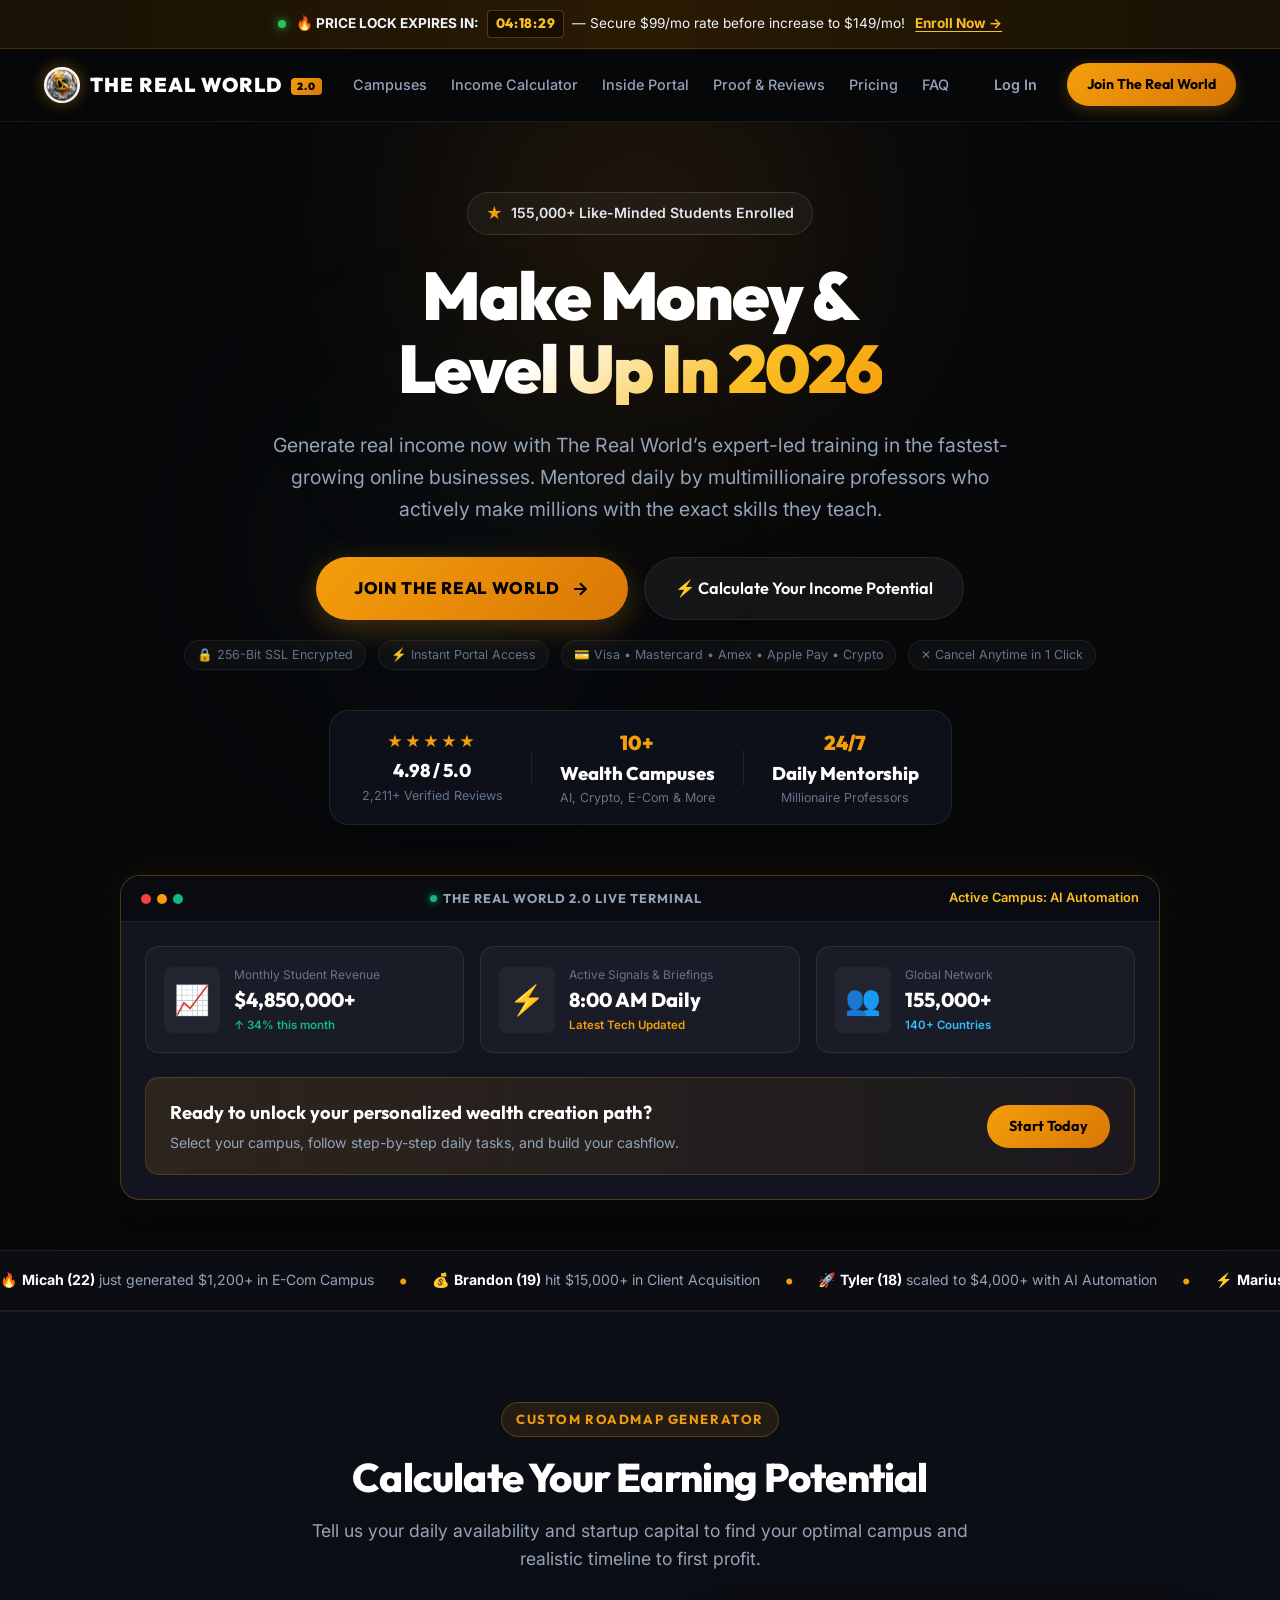
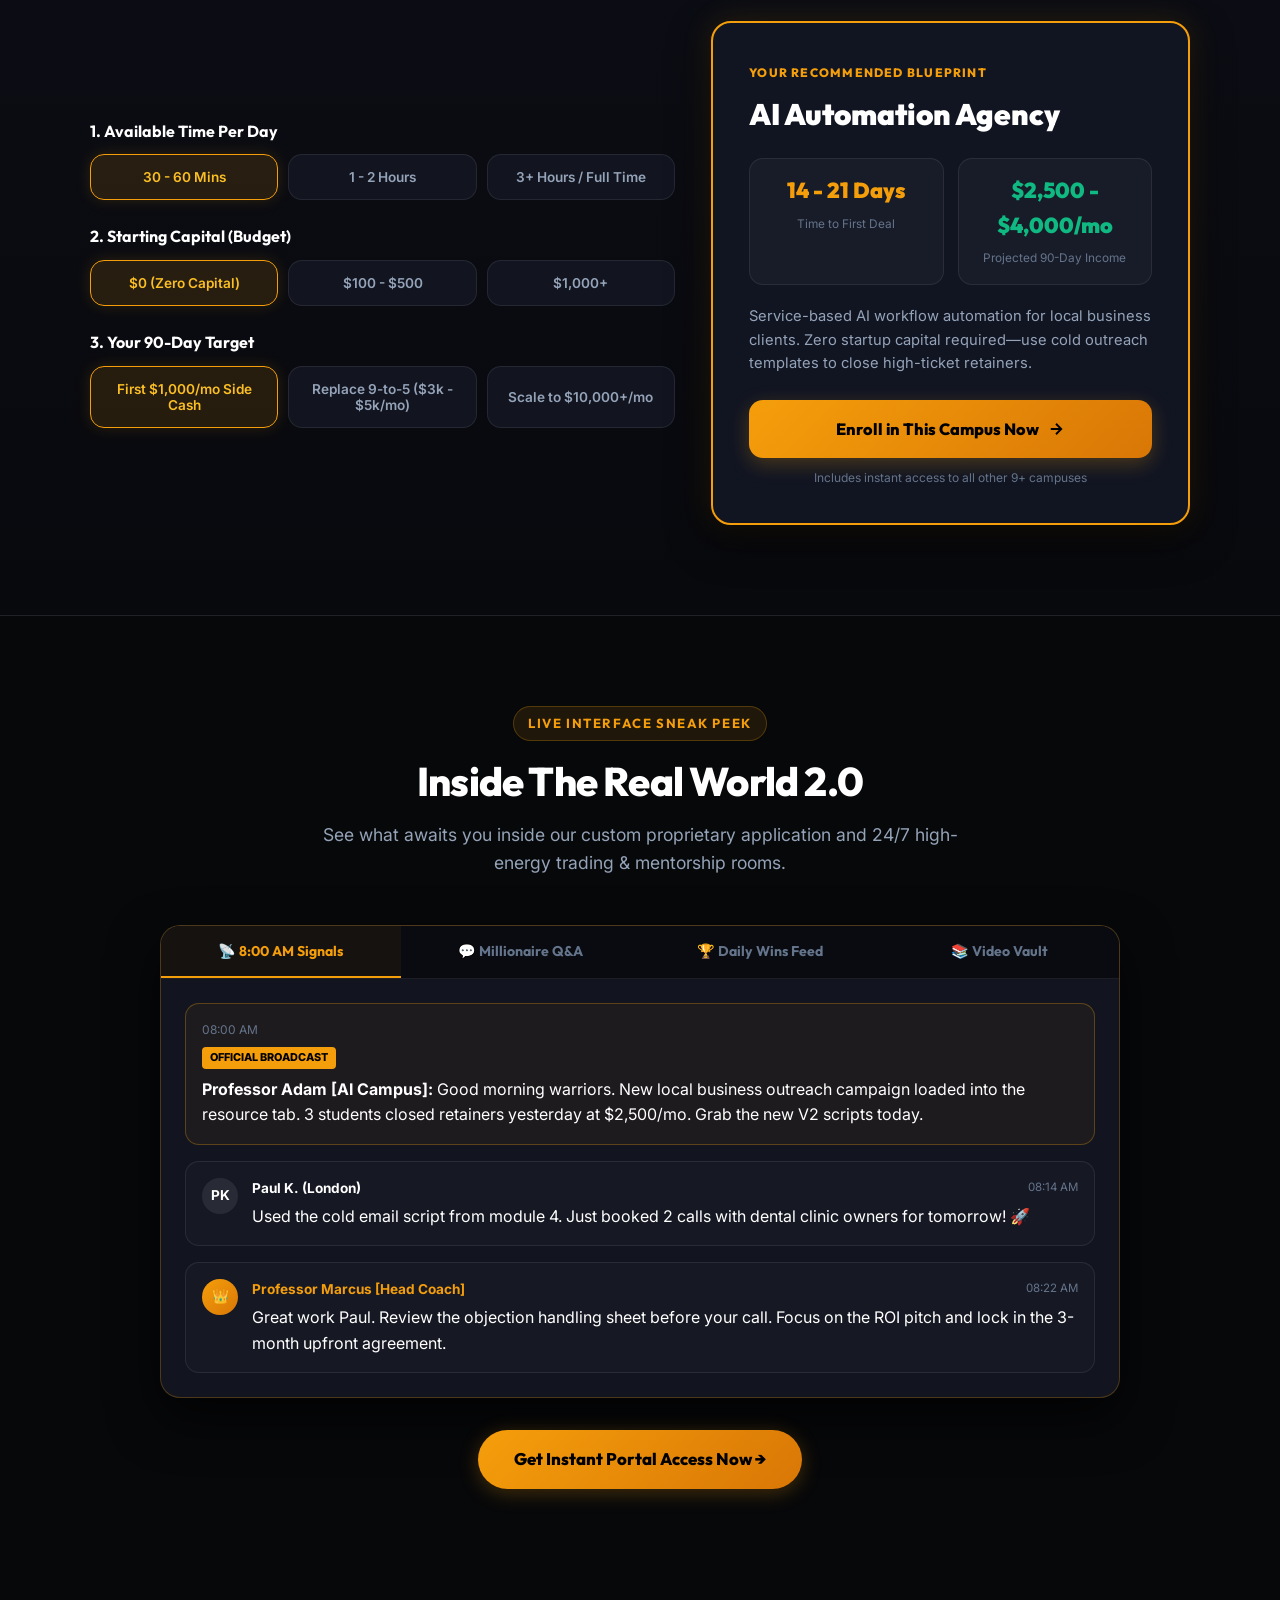
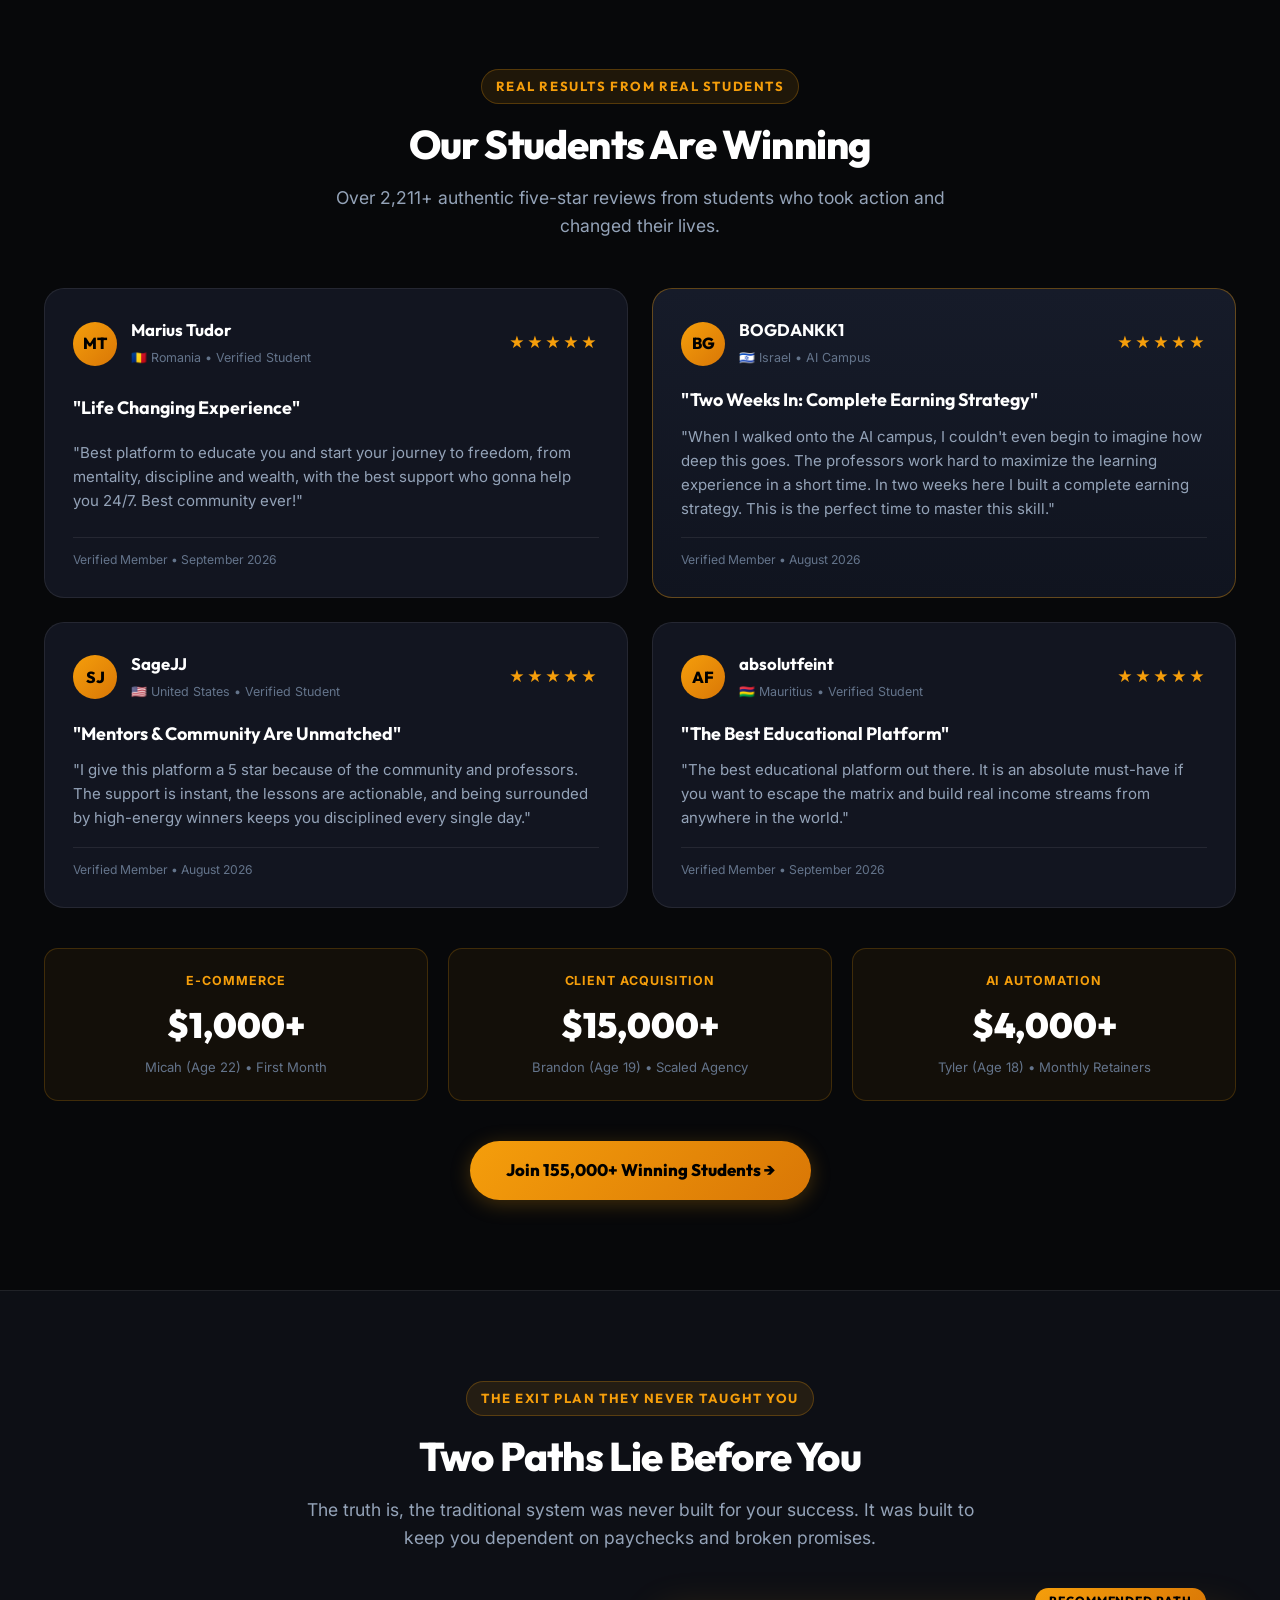
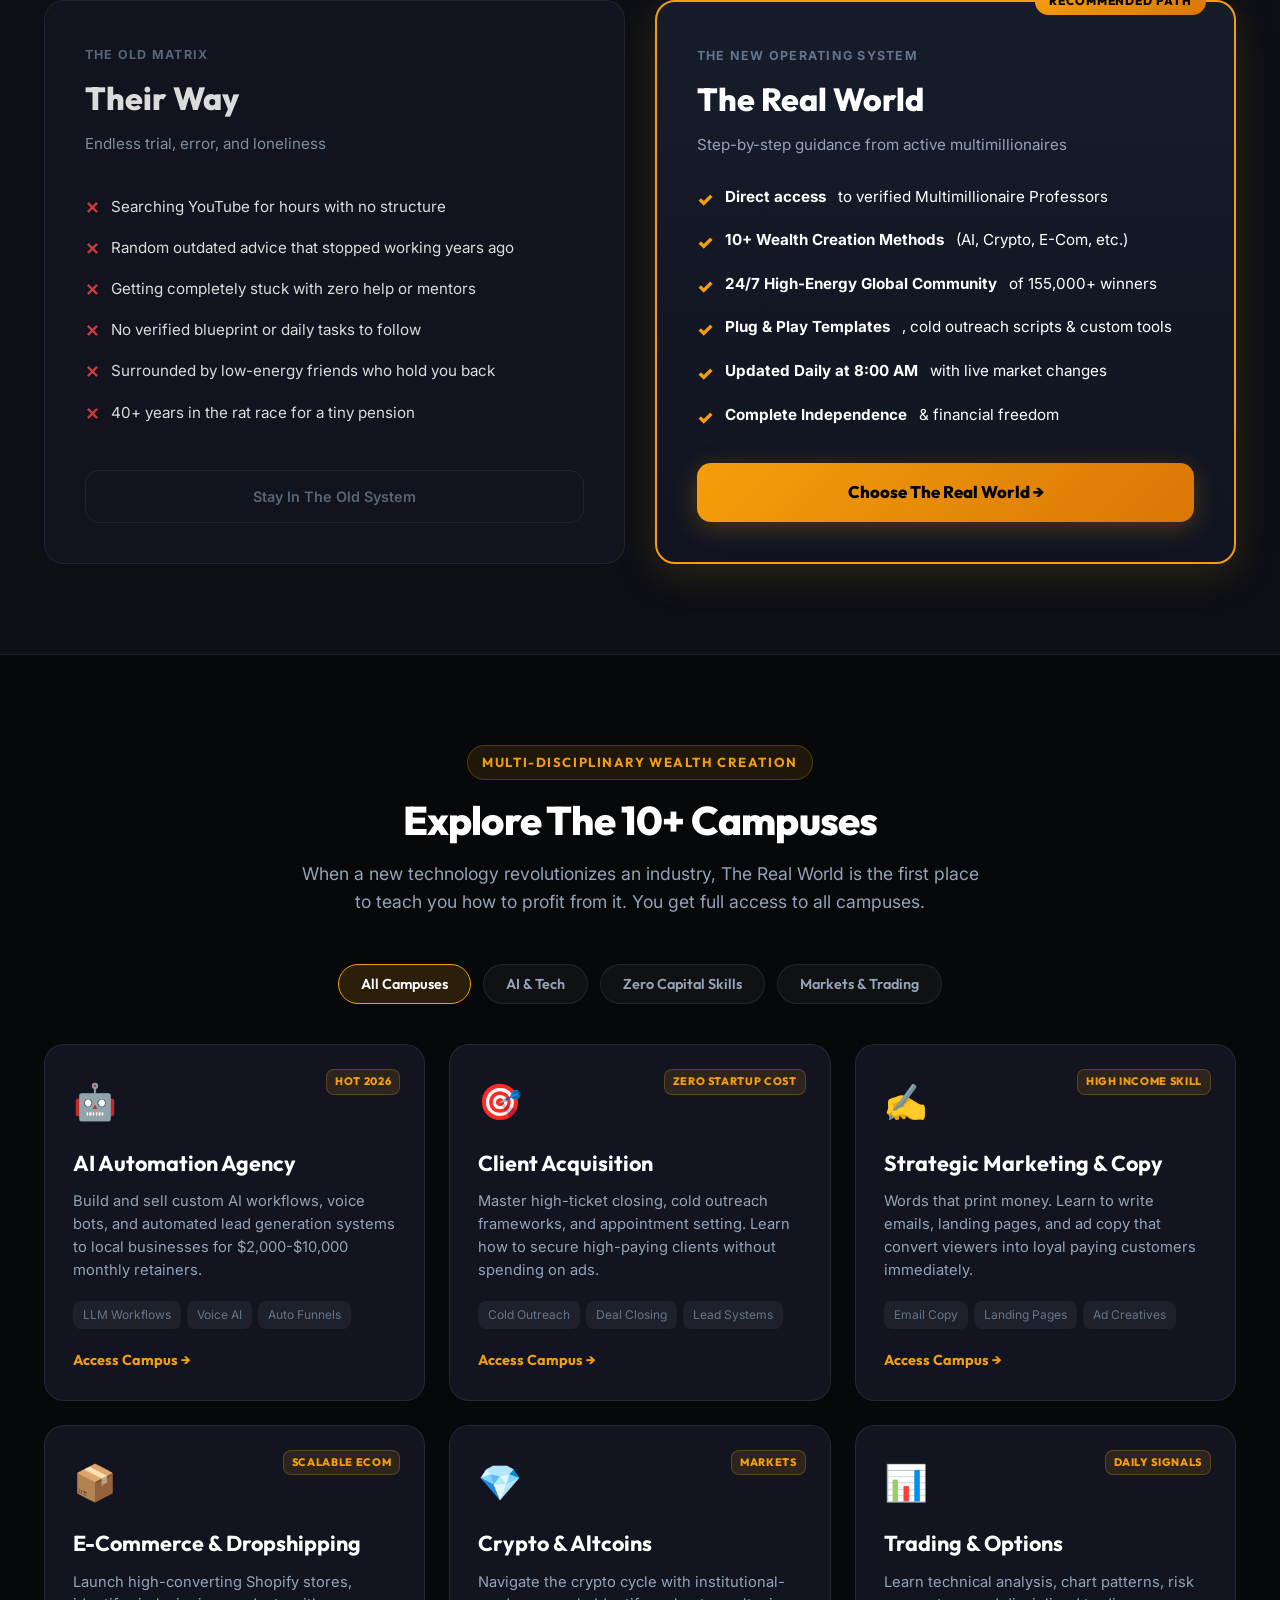
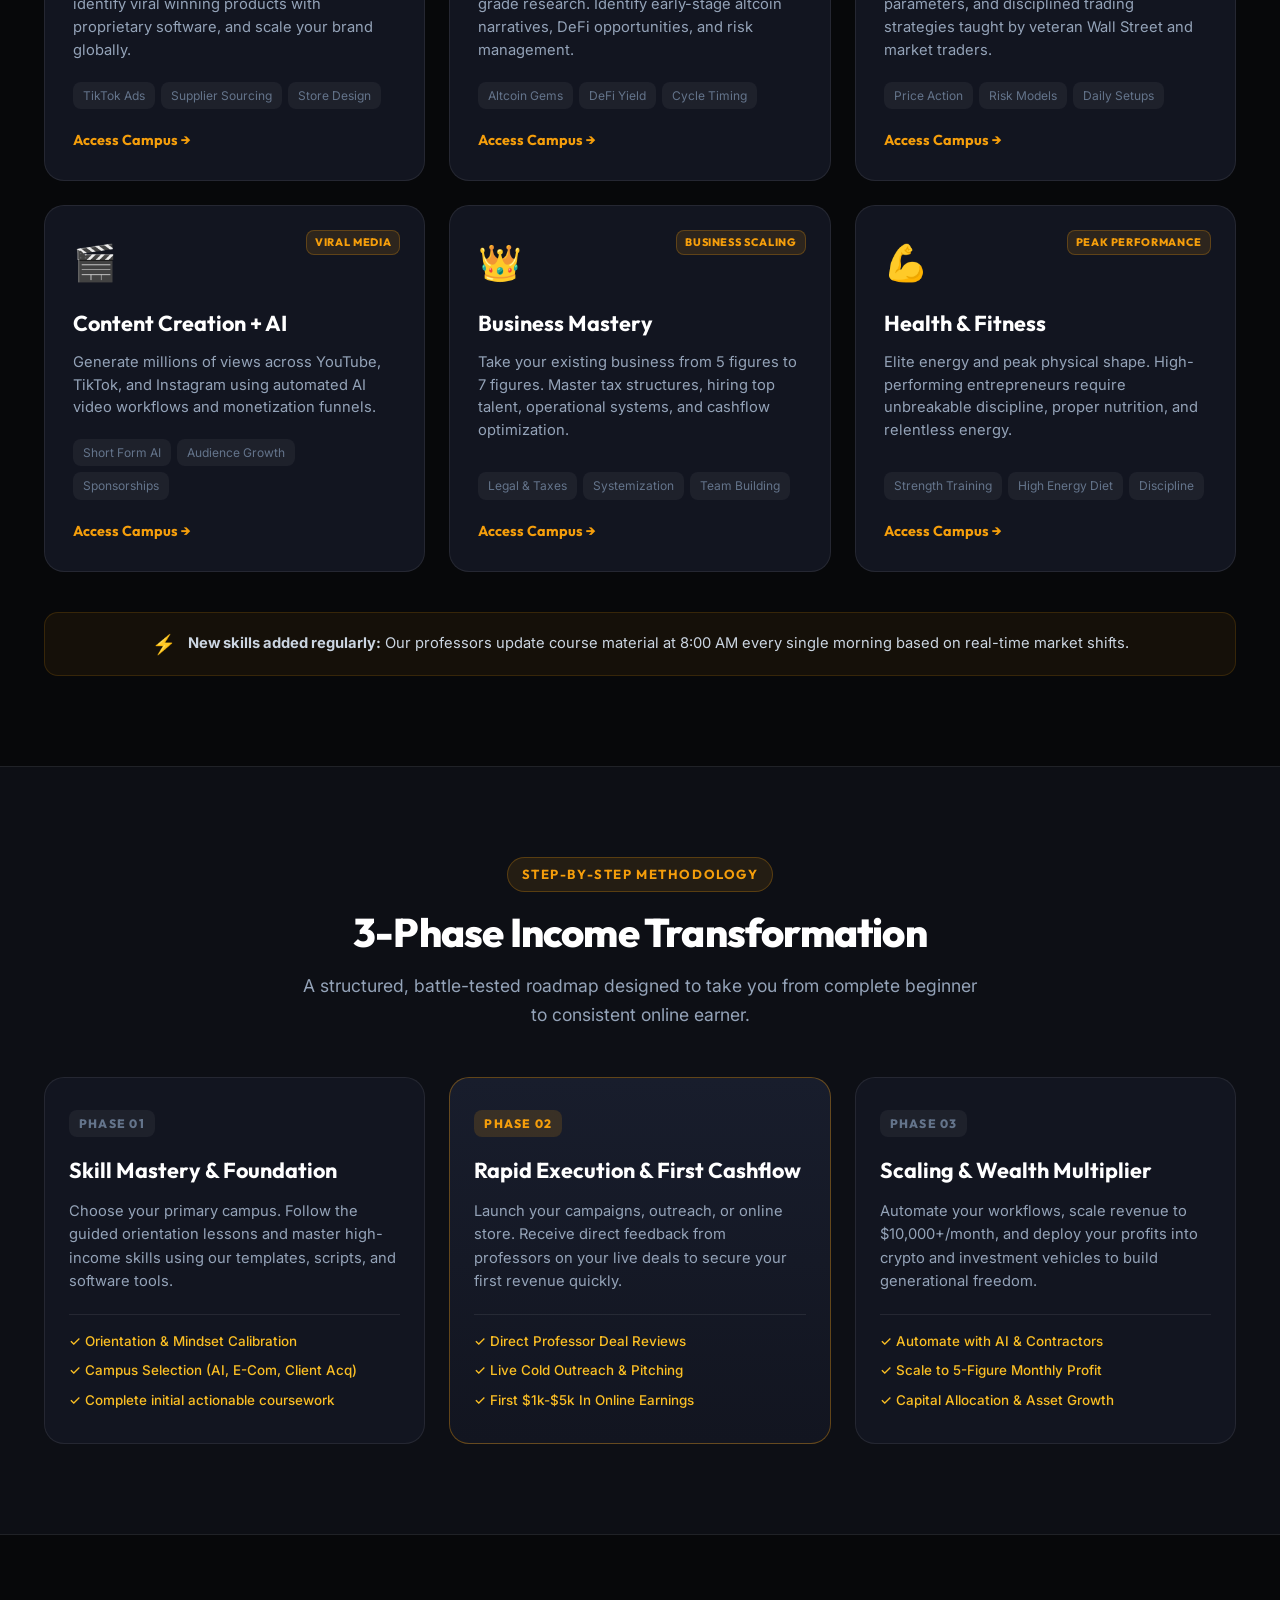
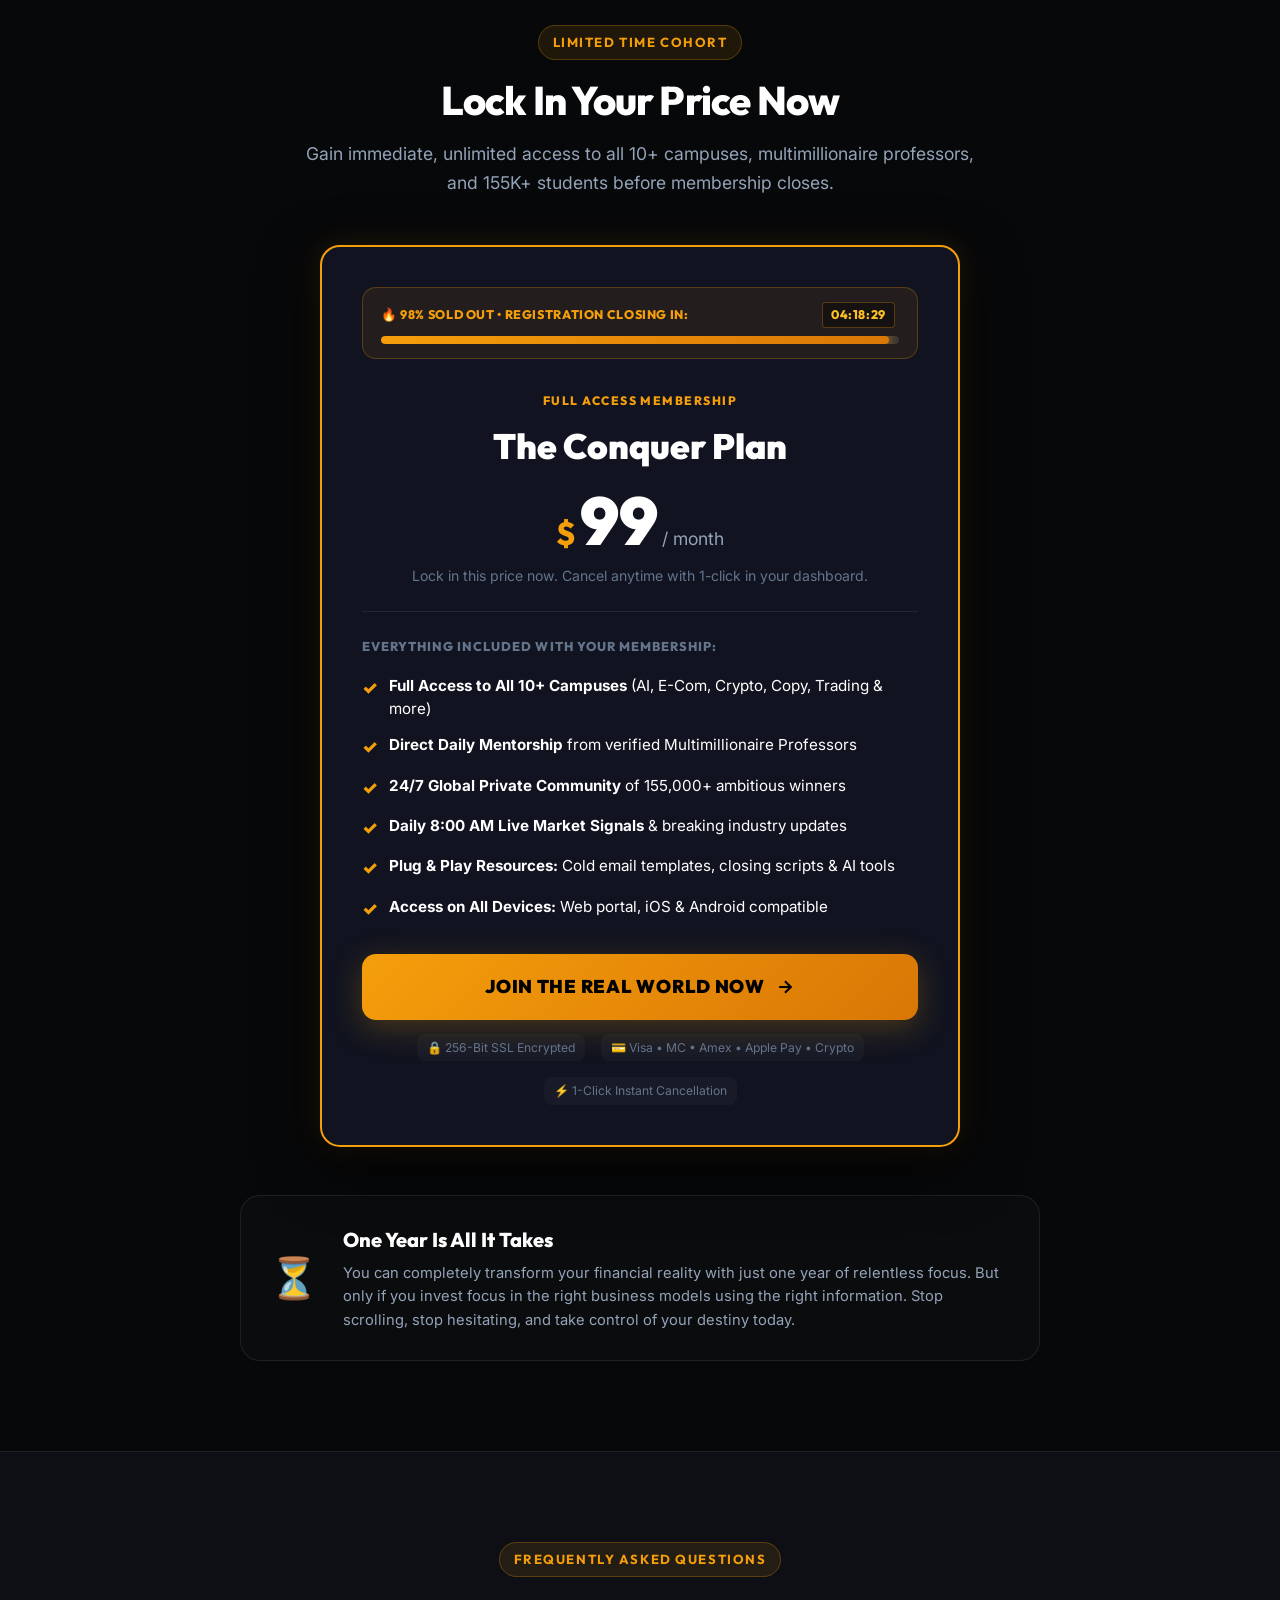
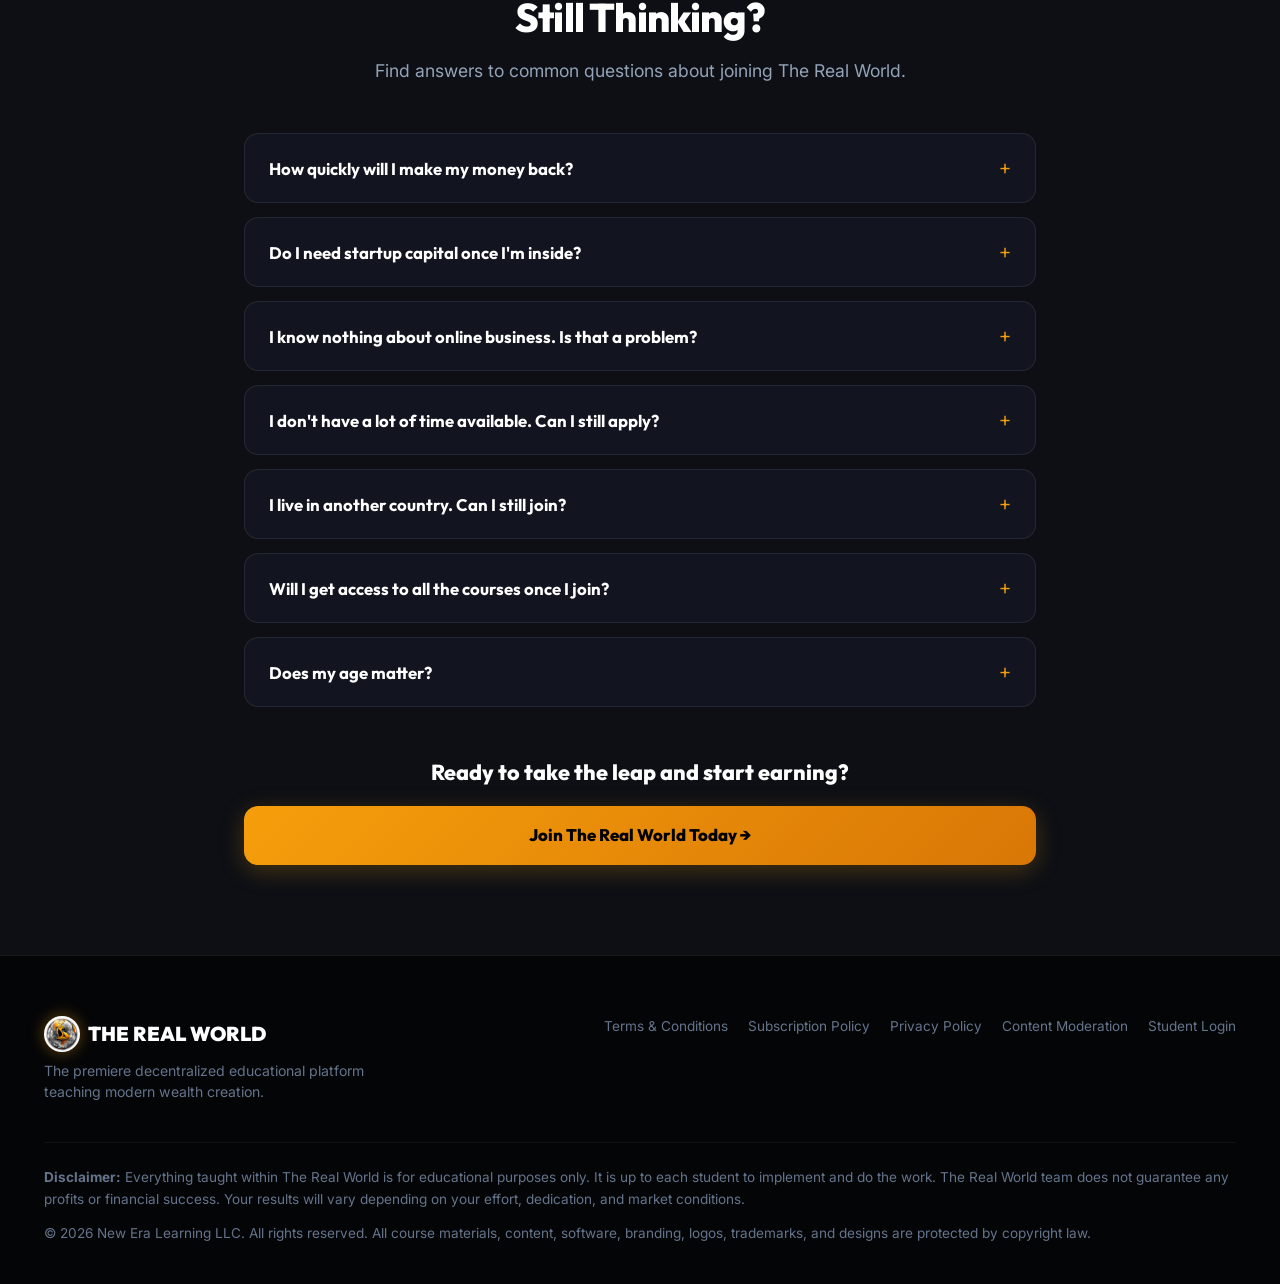
==== index.html @ 2a446554 "Initial commit: The Real World 2.0 high-converting landing page" ====
<!DOCTYPE html>
<html lang="en">
<head>
    <meta charset="UTF-8">
    <meta name="viewport" content="width=device-width, initial-scale=1.0">
    <title>The Real World: Make Money & Level Up | Official Portal</title>
    <meta name="description" content="Join The Real World and 155K+ members building real income online. 10+ wealth creation methods taught by millionaire professors. Start now.">
    
    <!-- Google AdSense -->
    <meta name="google-adsense-account" content="ca-pub-4687255188073442">
    <script async src="https://pagead2.googlesyndication.com/pagead/js/adsbygoogle.js?client=ca-pub-4687255188073442"
         crossorigin="anonymous"></script>
         
    <!-- Favicon -->
    <link rel="icon" type="image/png" href="favicon.png">
    <link rel="shortcut icon" href="favicon.png" type="image/png">
    <link rel="apple-touch-icon" href="favicon.png">
    
    <!-- Open Graph / Meta -->
    <meta property="og:type" content="website">
    <meta property="og:title" content="The Real World: Make Money & Level Up | Official Portal">
    <meta property="og:description" content="Join The Real World and 155K+ members building real income online. 10+ wealth creation methods taught by millionaire professors.">
    <meta property="og:image" content="logo.png">
    
    <!-- Google Fonts -->
    <link rel="preconnect" href="https://fonts.googleapis.com">
    <link rel="preconnect" href="https://fonts.gstatic.com" crossorigin>
    <link href="https://fonts.googleapis.com/css2?family=Outfit:wght@400;500;600;700;800;900&family=Inter:wght@300;400;500;600;700&display=swap" rel="stylesheet">
    
    <link rel="stylesheet" href="styles.css">
</head>
<body>

    <!-- SCROLL PROGRESS BAR -->
    <div class="scroll-progress-bar" id="scrollProgressBar"></div>

    <!-- TOP ANNOUNCEMENT BAR WITH LIVE COUNTDOWN -->
    <div class="announcement-bar">
        <div class="announcement-content">
            <span class="pulse-dot"></span>
            <span class="announcement-text">
                <strong>🔥 PRICE LOCK EXPIRES IN:</strong> 
                <span class="countdown-timer" id="topCountdown">04:18:32</span>
                — Secure $99/mo rate before increase to $149/mo!
            </span>
            <a href="https://jointherealworld.com/a/qmHjdpp6" class="announcement-link cta-affiliate-link" target="_blank" rel="noopener">Enroll Now &rarr;</a>
        </div>
    </div>

    <!-- NAVIGATION HEADER -->
    <header class="site-header" id="siteHeader">
        <div class="container nav-container">
            <a href="#" class="brand-logo">
                <img src="logo.png" alt="The Real World Logo" class="brand-logo-img">
                <span class="logo-text">THE REAL WORLD <span class="badge-v2">2.0</span></span>
            </a>

            <nav class="nav-links">
                <a href="#campuses" class="nav-link">Campuses</a>
                <a href="#calculator" class="nav-link">Income Calculator</a>
                <a href="#sneak-peek" class="nav-link">Inside Portal</a>
                <a href="#reviews" class="nav-link">Proof & Reviews</a>
                <a href="#pricing" class="nav-link">Pricing</a>
                <a href="#faq" class="nav-link">FAQ</a>
            </nav>

            <div class="nav-actions">
                <a href="https://app.jointherealworld.com/login" target="_blank" class="btn-login">Log In</a>
                <a href="https://jointherealworld.com/a/qmHjdpp6" target="_blank" class="btn-primary-nav cta-affiliate-link">Join The Real World</a>
            </div>

            <!-- Mobile Menu Toggle -->
            <button class="mobile-toggle" id="mobileToggle" aria-label="Toggle menu">
                <span></span>
                <span></span>
                <span></span>
            </button>
        </div>

        <!-- Mobile Dropdown Navigation -->
        <div class="mobile-nav" id="mobileNav">
            <a href="#campuses" class="mobile-nav-link">Campuses</a>
            <a href="#calculator" class="mobile-nav-link">Income Calculator</a>
            <a href="#sneak-peek" class="mobile-nav-link">Inside Portal</a>
            <a href="#reviews" class="mobile-nav-link">Proof & Reviews</a>
            <a href="#pricing" class="mobile-nav-link">Pricing</a>
            <a href="#faq" class="mobile-nav-link">FAQ</a>
            <div class="mobile-actions">
                <a href="https://app.jointherealworld.com/login" target="_blank" class="btn-login-mobile">Log In</a>
                <a href="https://jointherealworld.com/a/qmHjdpp6" target="_blank" class="btn-primary cta-affiliate-link">Join The Real World</a>
            </div>
        </div>
    </header>

    <main>
        <!-- HERO SECTION -->
        <section class="hero-section" id="hero">
            <div class="hero-bg-glow glow-1"></div>
            <div class="hero-bg-glow glow-2"></div>
            <div class="container hero-container">
                <div class="hero-badge">
                    <span class="badge-star">★</span>
                    <span>155,000+ Like-Minded Students Enrolled</span>
                </div>

                <h1 class="hero-title">
                    Make Money & <br>
                    <span class="gradient-text">Level Up In 2026</span>
                </h1>

                <p class="hero-subtitle">
                    Generate real income now with The Real World’s expert-led training in the fastest-growing online businesses. Mentored daily by multimillionaire professors who actively make millions with the exact skills they teach.
                </p>

                <div class="hero-cta-group">
                    <a href="https://jointherealworld.com/a/qmHjdpp6" target="_blank" class="btn-hero-primary cta-affiliate-link">
                        <span>JOIN THE REAL WORLD</span>
                        <svg class="btn-arrow" viewBox="0 0 24 24" width="20" height="20" fill="none" stroke="currentColor" stroke-width="2.5"><path d="M5 12h14M12 5l7 7-7 7"/></svg>
                    </a>
                    <a href="#calculator" class="btn-hero-secondary">
                        ⚡ Calculate Your Income Potential
                    </a>
                </div>

                <!-- Trust Badges & Payment Icons under CTA -->
                <div class="hero-payment-trust">
                    <div class="trust-pill"><span class="icon-secure">🔒</span> 256-Bit SSL Encrypted</div>
                    <div class="trust-pill">⚡ Instant Portal Access</div>
                    <div class="trust-pill">💳 Visa • Mastercard • Amex • Apple Pay • Crypto</div>
                    <div class="trust-pill">✕ Cancel Anytime in 1 Click</div>
                </div>

                <div class="hero-trust-metrics">
                    <div class="trust-metric">
                        <div class="stars">★★★★★</div>
                        <span class="metric-bold">4.98 / 5.0</span>
                        <span class="metric-label">2,211+ Verified Reviews</span>
                    </div>
                    <div class="metric-divider"></div>
                    <div class="trust-metric">
                        <span class="metric-highlight">10+</span>
                        <span class="metric-bold">Wealth Campuses</span>
                        <span class="metric-label">AI, Crypto, E-Com & More</span>
                    </div>
                    <div class="metric-divider"></div>
                    <div class="trust-metric">
                        <span class="metric-highlight">24/7</span>
                        <span class="metric-bold">Daily Mentorship</span>
                        <span class="metric-label">Millionaire Professors</span>
                    </div>
                </div>

                <!-- Showcase Visual / Portal Preview -->
                <div class="hero-showcase">
                    <div class="showcase-frame">
                        <div class="showcase-header">
                            <div class="window-dots">
                                <span></span><span></span><span></span>
                            </div>
                            <div class="showcase-status">
                                <span class="status-live"></span> THE REAL WORLD 2.0 LIVE TERMINAL
                            </div>
                            <div class="showcase-user">Active Campus: AI Automation</div>
                        </div>
                        <div class="showcase-content">
                            <div class="showcase-grid">
                                <div class="showcase-card metric-card">
                                    <div class="card-icon">📈</div>
                                    <div class="card-info">
                                        <span class="card-subtitle">Monthly Student Revenue</span>
                                        <span class="card-value">$4,850,000+</span>
                                        <span class="card-trend text-green">↑ 34% this month</span>
                                    </div>
                                </div>
                                <div class="showcase-card metric-card">
                                    <div class="card-icon">⚡</div>
                                    <div class="card-info">
                                        <span class="card-subtitle">Active Signals & Briefings</span>
                                        <span class="card-value">8:00 AM Daily</span>
                                        <span class="card-trend text-gold">Latest Tech Updated</span>
                                    </div>
                                </div>
                                <div class="showcase-card metric-card">
                                    <div class="card-icon">👥</div>
                                    <div class="card-info">
                                        <span class="card-subtitle">Global Network</span>
                                        <span class="card-value">155,000+</span>
                                        <span class="card-trend text-blue">140+ Countries</span>
                                    </div>
                                </div>
                            </div>
                            
                            <div class="showcase-banner">
                                <div class="banner-text">
                                    <h3>Ready to unlock your personalized wealth creation path?</h3>
                                    <p>Select your campus, follow step-by-step daily tasks, and build your cashflow.</p>
                                </div>
                                <a href="https://jointherealworld.com/a/qmHjdpp6" target="_blank" class="btn-showcase cta-affiliate-link">Start Today</a>
                            </div>
                        </div>
                    </div>
                </div>
            </div>
        </section>

        <!-- LIVE TICKER SOCIAL PROOF -->
        <section class="ticker-section">
            <div class="ticker-track">
                <div class="ticker-content">
                    <span class="ticker-item">🔥 <strong>Micah (22)</strong> just generated $1,200+ in E-Com Campus</span>
                    <span class="ticker-bullet">•</span>
                    <span class="ticker-item">💰 <strong>Brandon (19)</strong> hit $15,000+ in Client Acquisition</span>
                    <span class="ticker-bullet">•</span>
                    <span class="ticker-item">🚀 <strong>Tyler (18)</strong> scaled to $4,000+ with AI Automation</span>
                    <span class="ticker-bullet">•</span>
                    <span class="ticker-item">⚡ <strong>Marius T.</strong>: "Best platform to educate you and start your journey to freedom"</span>
                    <span class="ticker-bullet">•</span>
                    <span class="ticker-item">📈 <strong>Bogdankk1</strong>: "Mastering AI before 2030 changed everything"</span>
                    <span class="ticker-bullet">•</span>
                </div>
                <!-- Duplicate for infinite smooth scroll -->
                <div class="ticker-content" aria-hidden="true">
                    <span class="ticker-item">🔥 <strong>Micah (22)</strong> just generated $1,200+ in E-Com Campus</span>
                    <span class="ticker-bullet">•</span>
                    <span class="ticker-item">💰 <strong>Brandon (19)</strong> hit $15,000+ in Client Acquisition</span>
                    <span class="ticker-bullet">•</span>
                    <span class="ticker-item">🚀 <strong>Tyler (18)</strong> scaled to $4,000+ with AI Automation</span>
                    <span class="ticker-bullet">•</span>
                    <span class="ticker-item">⚡ <strong>Marius T.</strong>: "Best platform to educate you and start your journey to freedom"</span>
                    <span class="ticker-bullet">•</span>
                    <span class="ticker-item">📈 <strong>Bogdankk1</strong>: "Mastering AI before 2030 changed everything"</span>
                    <span class="ticker-bullet">•</span>
                </div>
            </div>
        </section>

        <!-- INTERACTIVE POTENTIAL INCOME & CAMPUS CALCULATOR -->
        <section class="calculator-section" id="calculator">
            <div class="container">
                <div class="section-header text-center">
                    <div class="section-tag">CUSTOM ROADMAP GENERATOR</div>
                    <h2 class="section-title">Calculate Your Earning Potential</h2>
                    <p class="section-subtitle">
                        Tell us your daily availability and startup capital to find your optimal campus and realistic timeline to first profit.
                    </p>
                </div>

                <div class="calculator-container">
                    <div class="calc-inputs">
                        <!-- Input 1: Daily Time -->
                        <div class="calc-group">
                            <label class="calc-label">1. Available Time Per Day</label>
                            <div class="calc-options" id="timeOptions">
                                <button class="calc-option active" data-time="30m">30 - 60 Mins</button>
                                <button class="calc-option" data-time="2h">1 - 2 Hours</button>
                                <button class="calc-option" data-time="4h+">3+ Hours / Full Time</button>
                            </div>
                        </div>

                        <!-- Input 2: Starting Capital -->
                        <div class="calc-group">
                            <label class="calc-label">2. Starting Capital (Budget)</label>
                            <div class="calc-options" id="budgetOptions">
                                <button class="calc-option active" data-budget="0">$0 (Zero Capital)</button>
                                <button class="calc-option" data-budget="100-500">$100 - $500</button>
                                <button class="calc-option" data-budget="1000+">$1,000+</button>
                            </div>
                        </div>

                        <!-- Input 3: Primary Goal -->
                        <div class="calc-group">
                            <label class="calc-label">3. Your 90-Day Target</label>
                            <div class="calc-options" id="goalOptions">
                                <button class="calc-option active" data-goal="1k">First $1,000/mo Side Cash</button>
                                <button class="calc-option" data-goal="5k">Replace 9-to-5 ($3k - $5k/mo)</button>
                                <button class="calc-option" data-goal="10k">Scale to $10,000+/mo</button>
                            </div>
                        </div>
                    </div>

                    <!-- Calculator Output Result Card -->
                    <div class="calc-result-card">
                        <div class="result-glow"></div>
                        <div class="result-header">
                            <span class="result-tag">YOUR RECOMMENDED BLUEPRINT</span>
                            <h3 class="result-campus-title" id="resCampus">AI Automation Agency</h3>
                        </div>

                        <div class="result-stats-grid">
                            <div class="res-stat-box">
                                <span class="res-stat-num text-gold" id="resTimeline">14 - 21 Days</span>
                                <span class="res-stat-lbl">Time to First Deal</span>
                            </div>
                            <div class="res-stat-box">
                                <span class="res-stat-num text-green" id="resProjected">$2,500 - $4,000/mo</span>
                                <span class="res-stat-lbl">Projected 90-Day Income</span>
                            </div>
                        </div>

                        <p class="result-summary" id="resSummary">
                            Service-based AI workflow automation for local business clients. Zero startup capital required—use cold outreach templates to close high-ticket retainers.
                        </p>

                        <div class="result-action">
                            <a href="https://jointherealworld.com/a/qmHjdpp6" target="_blank" class="btn-calc-cta cta-affiliate-link">
                                <span>Enroll in This Campus Now</span>
                                <svg class="btn-arrow" viewBox="0 0 24 24" width="18" height="18" fill="none" stroke="currentColor" stroke-width="2.5"><path d="M5 12h14M12 5l7 7-7 7"/></svg>
                            </a>
                            <span class="calc-note">Includes instant access to all other 9+ campuses</span>
                        </div>
                    </div>
                </div>
            </div>
        </section>

        <!-- SNEAK PEEK INSIDE THE REAL WORLD 2.0 PORTAL -->
        <section class="sneakpeek-section" id="sneak-peek">
            <div class="container">
                <div class="section-header text-center">
                    <div class="section-tag">LIVE INTERFACE SNEAK PEEK</div>
                    <h2 class="section-title">Inside The Real World 2.0</h2>
                    <p class="section-subtitle">
                        See what awaits you inside our custom proprietary application and 24/7 high-energy trading & mentorship rooms.
                    </p>
                </div>

                <div class="portal-simulator">
                    <!-- Simulator Tabs -->
                    <div class="sim-tabs">
                        <button class="sim-tab-btn active" data-sim="signals">📡 8:00 AM Signals</button>
                        <button class="sim-tab-btn" data-sim="mentors">💬 Millionaire Q&A</button>
                        <button class="sim-tab-btn" data-sim="wins">🏆 Daily Wins Feed</button>
                        <button class="sim-tab-btn" data-sim="vault">📚 Video Vault</button>
                    </div>

                    <!-- Simulator Content Area -->
                    <div class="sim-screen">
                        <!-- Panel 1: Signals -->
                        <div class="sim-panel active" id="sim-signals">
                            <div class="chat-msg system-msg">
                                <span class="chat-time">08:00 AM</span>
                                <span class="chat-badge">OFFICIAL BROADCAST</span>
                                <p><strong>Professor Adam [AI Campus]:</strong> Good morning warriors. New local business outreach campaign loaded into the resource tab. 3 students closed retainers yesterday at $2,500/mo. Grab the new V2 scripts today.</p>
                            </div>
                            <div class="chat-msg">
                                <div class="msg-avatar">PK</div>
                                <div class="msg-content">
                                    <div class="msg-header"><strong>Paul K. (London)</strong> <span class="msg-time">08:14 AM</span></div>
                                    <p>Used the cold email script from module 4. Just booked 2 calls with dental clinic owners for tomorrow! 🚀</p>
                                </div>
                            </div>
                            <div class="chat-msg highlight-msg">
                                <div class="msg-avatar mentor-avatar">👑</div>
                                <div class="msg-content">
                                    <div class="msg-header"><strong class="text-gold">Professor Marcus [Head Coach]</strong> <span class="msg-time">08:22 AM</span></div>
                                    <p>Great work Paul. Review the objection handling sheet before your call. Focus on the ROI pitch and lock in the 3-month upfront agreement.</p>
                                </div>
                            </div>
                        </div>

                        <!-- Panel 2: Mentors Q&A -->
                        <div class="sim-panel" id="sim-mentors">
                            <div class="chat-msg">
                                <div class="msg-avatar">JD</div>
                                <div class="msg-content">
                                    <div class="msg-header"><strong>Jason D.</strong> <span class="msg-time">10:45 AM</span></div>
                                    <p>Should I scale TikTok ads with broad targeting or test more creatives first for this Shopify product?</p>
                                </div>
                            </div>
                            <div class="chat-msg highlight-msg">
                                <div class="msg-avatar mentor-avatar">👑</div>
                                <div class="msg-content">
                                    <div class="msg-header"><strong class="text-gold">Professor Michael [E-Com Master]</strong> <span class="msg-time">10:48 AM</span></div>
                                    <p>Test 3 fresh hook variations with $20 ad spend each. Once your ROAS hits 2.4x on the first 50 sales, switch to CBO scaling. Never scale bad creative.</p>
                                </div>
                            </div>
                        </div>

                        <!-- Panel 3: Wins Feed -->
                        <div class="sim-panel" id="sim-wins">
                            <div class="win-card-feed">
                                <div class="win-item">
                                    <div class="win-icon">💰</div>
                                    <div class="win-info">
                                        <h4>Alex M. just posted a win!</h4>
                                        <p>"+$6,840.00 first month in Client Acquisition campus! Started with zero knowledge 28 days ago."</p>
                                        <span class="win-meta">Verified Transaction • 4m ago</span>
                                    </div>
                                </div>
                                <div class="win-item">
                                    <div class="win-icon">📈</div>
                                    <div class="win-info">
                                        <h4>Stefan V. scaled to 5-figures</h4>
                                        <p>"Closed my 4th AI retainership at $2,000/mo. Total MRR now at $8,000. TRW changed my family's future."</p>
                                        <span class="win-meta">Verified Student • 18m ago</span>
                                    </div>
                                </div>
                            </div>
                        </div>

                        <!-- Panel 4: Video Vault -->
                        <div class="sim-panel" id="sim-vault">
                            <div class="vault-grid">
                                <div class="vault-item">
                                    <div class="vault-thumb">▶ 48 Modules</div>
                                    <h4>AI Agency Blueprint 2026</h4>
                                    <p>Step-by-step from zero to $10,000 monthly recurring revenue.</p>
                                </div>
                                <div class="vault-item">
                                    <div class="vault-thumb">▶ 62 Modules</div>
                                    <h4>Cold Closing Masterclass</h4>
                                    <p>Master high-ticket sales calls and objection handling.</p>
                                </div>
                                <div class="vault-item">
                                    <div class="vault-thumb">▶ 35 Modules</div>
                                    <h4>E-Commerce Speed Run</h4>
                                    <p>Find winning products, set up Shopify in 24h, and run viral ads.</p>
                                </div>
                            </div>
                        </div>
                    </div>
                </div>

                <div class="text-center" style="margin-top: 32px;">
                    <a href="https://jointherealworld.com/a/qmHjdpp6" target="_blank" class="btn-primary cta-affiliate-link">
                        Get Instant Portal Access Now &rarr;
                    </a>
                </div>
            </div>
        </section>

        <!-- STUDENT REVIEWS & PROOF -->
        <section class="reviews-section" id="reviews">
            <div class="container">
                <div class="section-header text-center">
                    <div class="section-tag">REAL RESULTS FROM REAL STUDENTS</div>
                    <h2 class="section-title">Our Students Are Winning</h2>
                    <p class="section-subtitle">
                        Over 2,211+ authentic five-star reviews from students who took action and changed their lives.
                    </p>
                </div>

                <div class="reviews-grid">
                    <!-- Review 1 -->
                    <div class="review-card">
                        <div class="review-top">
                            <div class="reviewer-avatar">MT</div>
                            <div class="reviewer-details">
                                <h4 class="reviewer-name">Marius Tudor</h4>
                                <span class="reviewer-country">🇷🇴 Romania • Verified Student</span>
                            </div>
                            <div class="review-stars">★★★★★</div>
                        </div>
                        <h5 class="review-headline">"Life Changing Experience"</h5>
                        <p class="review-body">
                            "Best platform to educate you and start your journey to freedom, from mentality, discipline and wealth, with the best support who gonna help you 24/7. Best community ever!"
                        </p>
                        <div class="review-date">Verified Member • September 2026</div>
                    </div>

                    <!-- Review 2 -->
                    <div class="review-card highlight-card">
                        <div class="card-glow"></div>
                        <div class="review-top">
                            <div class="reviewer-avatar">BG</div>
                            <div class="reviewer-details">
                                <h4 class="reviewer-name">BOGDANKK1</h4>
                                <span class="reviewer-country">🇮🇱 Israel • AI Campus</span>
                            </div>
                            <div class="review-stars">★★★★★</div>
                        </div>
                        <h5 class="review-headline">"Two Weeks In: Complete Earning Strategy"</h5>
                        <p class="review-body">
                            "When I walked onto the AI campus, I couldn't even begin to imagine how deep this goes. The professors work hard to maximize the learning experience in a short time. In two weeks here I built a complete earning strategy. This is the perfect time to master this skill."
                        </p>
                        <div class="review-date">Verified Member • August 2026</div>
                    </div>

                    <!-- Review 3 -->
                    <div class="review-card">
                        <div class="review-top">
                            <div class="reviewer-avatar">SJ</div>
                            <div class="reviewer-details">
                                <h4 class="reviewer-name">SageJJ</h4>
                                <span class="reviewer-country">🇺🇸 United States • Verified Student</span>
                            </div>
                            <div class="review-stars">★★★★★</div>
                        </div>
                        <h5 class="review-headline">"Mentors & Community Are Unmatched"</h5>
                        <p class="review-body">
                            "I give this platform a 5 star because of the community and professors. The support is instant, the lessons are actionable, and being surrounded by high-energy winners keeps you disciplined every single day."
                        </p>
                        <div class="review-date">Verified Member • August 2026</div>
                    </div>

                    <!-- Review 4 -->
                    <div class="review-card">
                        <div class="review-top">
                            <div class="reviewer-avatar">AF</div>
                            <div class="reviewer-details">
                                <h4 class="reviewer-name">absolutfeint</h4>
                                <span class="reviewer-country">🇲🇺 Mauritius • Verified Student</span>
                            </div>
                            <div class="review-stars">★★★★★</div>
                        </div>
                        <h5 class="review-headline">"The Best Educational Platform"</h5>
                        <p class="review-body">
                            "The best educational platform out there. It is an absolute must-have if you want to escape the matrix and build real income streams from anywhere in the world."
                        </p>
                        <div class="review-date">Verified Member • September 2026</div>
                    </div>
                </div>

                <!-- Proof Badges / Stats Cards -->
                <div class="earnings-showcase">
                    <div class="earning-stat-card">
                        <div class="stat-tag">E-Commerce</div>
                        <div class="stat-num">$1,000+</div>
                        <div class="stat-meta">Micah (Age 22) • First Month</div>
                    </div>
                    <div class="earning-stat-card">
                        <div class="stat-tag">Client Acquisition</div>
                        <div class="stat-num">$15,000+</div>
                        <div class="stat-meta">Brandon (Age 19) • Scaled Agency</div>
                    </div>
                    <div class="earning-stat-card">
                        <div class="stat-tag">AI Automation</div>
                        <div class="stat-num">$4,000+</div>
                        <div class="stat-meta">Tyler (Age 18) • Monthly Retainers</div>
                    </div>
                </div>

                <div class="text-center cta-wrapper">
                    <a href="https://jointherealworld.com/a/qmHjdpp6" target="_blank" class="btn-primary cta-affiliate-link">
                        Join 155,000+ Winning Students &rarr;
                    </a>
                </div>
            </div>
        </section>

        <!-- THE EXIT PLAN: TWO PATHS FORWARD -->
        <section class="comparison-section" id="comparison">
            <div class="container">
                <div class="section-header text-center">
                    <div class="section-tag">THE EXIT PLAN THEY NEVER TAUGHT YOU</div>
                    <h2 class="section-title">Two Paths Lie Before You</h2>
                    <p class="section-subtitle">
                        The truth is, the traditional system was never built for your success. It was built to keep you dependent on paychecks and broken promises.
                    </p>
                </div>

                <div class="comparison-grid">
                    <!-- Path 1: Their Way -->
                    <div class="path-card their-way">
                        <div class="path-header">
                            <span class="path-label">THE OLD MATRIX</span>
                            <h3 class="path-title">Their Way</h3>
                            <p class="path-desc">Endless trial, error, and loneliness</p>
                        </div>
                        <ul class="path-list">
                            <li><span class="icon-cross">✕</span> Searching YouTube for hours with no structure</li>
                            <li><span class="icon-cross">✕</span> Random outdated advice that stopped working years ago</li>
                            <li><span class="icon-cross">✕</span> Getting completely stuck with zero help or mentors</li>
                            <li><span class="icon-cross">✕</span> No verified blueprint or daily tasks to follow</li>
                            <li><span class="icon-cross">✕</span> Surrounded by low-energy friends who hold you back</li>
                            <li><span class="icon-cross">✕</span> 40+ years in the rat race for a tiny pension</li>
                        </ul>
                        <a href="https://www.jobs.com/" target="_blank" class="btn-their-way">Stay In The Old System</a>
                    </div>

                    <!-- Path 2: The Real World -->
                    <div class="path-card trw-way">
                        <div class="popular-badge">RECOMMENDED PATH</div>
                        <div class="path-header">
                            <span class="path-label text-gold">THE NEW OPERATING SYSTEM</span>
                            <h3 class="path-title">The Real World</h3>
                            <p class="path-desc">Step-by-step guidance from active multimillionaires</p>
                        </div>
                        <ul class="path-list">
                            <li><span class="icon-check">✓</span> <strong>Direct access</strong> to verified Multimillionaire Professors</li>
                            <li><span class="icon-check">✓</span> <strong>10+ Wealth Creation Methods</strong> (AI, Crypto, E-Com, etc.)</li>
                            <li><span class="icon-check">✓</span> <strong>24/7 High-Energy Global Community</strong> of 155,000+ winners</li>
                            <li><span class="icon-check">✓</span> <strong>Plug & Play Templates</strong>, cold outreach scripts & custom tools</li>
                            <li><span class="icon-check">✓</span> <strong>Updated Daily at 8:00 AM</strong> with live market changes</li>
                            <li><span class="icon-check">✓</span> <strong>Complete Independence</strong> & financial freedom</li>
                        </ul>
                        <a href="https://jointherealworld.com/a/qmHjdpp6" target="_blank" class="btn-primary-glowing cta-affiliate-link">
                            Choose The Real World &rarr;
                        </a>
                    </div>
                </div>
            </div>
        </section>

        <!-- THE CAMPUSES SECTION -->
        <section class="campuses-section" id="campuses">
            <div class="container">
                <div class="section-header text-center">
                    <div class="section-tag">MULTI-DISCIPLINARY WEALTH CREATION</div>
                    <h2 class="section-title">Explore The 10+ Campuses</h2>
                    <p class="section-subtitle">
                        When a new technology revolutionizes an industry, The Real World is the first place to teach you how to profit from it. You get full access to all campuses.
                    </p>
                </div>

                <!-- Campus Filter Tabs -->
                <div class="campus-tabs">
                    <button class="tab-btn active" data-filter="all">All Campuses</button>
                    <button class="tab-btn" data-filter="ai">AI & Tech</button>
                    <button class="tab-btn" data-filter="nocapital">Zero Capital Skills</button>
                    <button class="tab-btn" data-filter="markets">Markets & Trading</button>
                </div>

                <div class="campuses-grid">
                    <!-- Campus 1 -->
                    <div class="campus-card" data-category="ai">
                        <div class="campus-icon">🤖</div>
                        <div class="campus-badge">HOT 2026</div>
                        <h3 class="campus-name">AI Automation Agency</h3>
                        <p class="campus-desc">
                            Build and sell custom AI workflows, voice bots, and automated lead generation systems to local businesses for $2,000-$10,000 monthly retainers.
                        </p>
                        <div class="campus-skills">
                            <span>LLM Workflows</span>
                            <span>Voice AI</span>
                            <span>Auto Funnels</span>
                        </div>
                        <a href="https://jointherealworld.com/a/qmHjdpp6" target="_blank" class="campus-link cta-affiliate-link">Access Campus &rarr;</a>
                    </div>

                    <!-- Campus 2 -->
                    <div class="campus-card" data-category="nocapital">
                        <div class="campus-icon">🎯</div>
                        <div class="campus-badge">ZERO STARTUP COST</div>
                        <h3 class="campus-name">Client Acquisition</h3>
                        <p class="campus-desc">
                            Master high-ticket closing, cold outreach frameworks, and appointment setting. Learn how to secure high-paying clients without spending on ads.
                        </p>
                        <div class="campus-skills">
                            <span>Cold Outreach</span>
                            <span>Deal Closing</span>
                            <span>Lead Systems</span>
                        </div>
                        <a href="https://jointherealworld.com/a/qmHjdpp6" target="_blank" class="campus-link cta-affiliate-link">Access Campus &rarr;</a>
                    </div>

                    <!-- Campus 3 -->
                    <div class="campus-card" data-category="nocapital">
                        <div class="campus-icon">✍️</div>
                        <div class="campus-badge">HIGH INCOME SKILL</div>
                        <h3 class="campus-name">Strategic Marketing & Copy</h3>
                        <p class="campus-desc">
                            Words that print money. Learn to write emails, landing pages, and ad copy that convert viewers into loyal paying customers immediately.
                        </p>
                        <div class="campus-skills">
                            <span>Email Copy</span>
                            <span>Landing Pages</span>
                            <span>Ad Creatives</span>
                        </div>
                        <a href="https://jointherealworld.com/a/qmHjdpp6" target="_blank" class="campus-link cta-affiliate-link">Access Campus &rarr;</a>
                    </div>

                    <!-- Campus 4 -->
                    <div class="campus-card" data-category="ai">
                        <div class="campus-icon">📦</div>
                        <div class="campus-badge">SCALABLE ECOM</div>
                        <h3 class="campus-name">E-Commerce & Dropshipping</h3>
                        <p class="campus-desc">
                            Launch high-converting Shopify stores, identify viral winning products with proprietary software, and scale your brand globally.
                        </p>
                        <div class="campus-skills">
                            <span>TikTok Ads</span>
                            <span>Supplier Sourcing</span>
                            <span>Store Design</span>
                        </div>
                        <a href="https://jointherealworld.com/a/qmHjdpp6" target="_blank" class="campus-link cta-affiliate-link">Access Campus &rarr;</a>
                    </div>

                    <!-- Campus 5 -->
                    <div class="campus-card" data-category="markets">
                        <div class="campus-icon">💎</div>
                        <div class="campus-badge">MARKETS</div>
                        <h3 class="campus-name">Crypto & Altcoins</h3>
                        <p class="campus-desc">
                            Navigate the crypto cycle with institutional-grade research. Identify early-stage altcoin narratives, DeFi opportunities, and risk management.
                        </p>
                        <div class="campus-skills">
                            <span>Altcoin Gems</span>
                            <span>DeFi Yield</span>
                            <span>Cycle Timing</span>
                        </div>
                        <a href="https://jointherealworld.com/a/qmHjdpp6" target="_blank" class="campus-link cta-affiliate-link">Access Campus &rarr;</a>
                    </div>

                    <!-- Campus 6 -->
                    <div class="campus-card" data-category="markets">
                        <div class="campus-icon">📊</div>
                        <div class="campus-badge">DAILY SIGNALS</div>
                        <h3 class="campus-name">Trading & Options</h3>
                        <p class="campus-desc">
                            Learn technical analysis, chart patterns, risk parameters, and disciplined trading strategies taught by veteran Wall Street and market traders.
                        </p>
                        <div class="campus-skills">
                            <span>Price Action</span>
                            <span>Risk Models</span>
                            <span>Daily Setups</span>
                        </div>
                        <a href="https://jointherealworld.com/a/qmHjdpp6" target="_blank" class="campus-link cta-affiliate-link">Access Campus &rarr;</a>
                    </div>

                    <!-- Campus 7 -->
                    <div class="campus-card" data-category="ai">
                        <div class="campus-icon">🎬</div>
                        <div class="campus-badge">VIRAL MEDIA</div>
                        <h3 class="campus-name">Content Creation + AI</h3>
                        <p class="campus-desc">
                            Generate millions of views across YouTube, TikTok, and Instagram using automated AI video workflows and monetization funnels.
                        </p>
                        <div class="campus-skills">
                            <span>Short Form AI</span>
                            <span>Audience Growth</span>
                            <span>Sponsorships</span>
                        </div>
                        <a href="https://jointherealworld.com/a/qmHjdpp6" target="_blank" class="campus-link cta-affiliate-link">Access Campus &rarr;</a>
                    </div>

                    <!-- Campus 8 -->
                    <div class="campus-card" data-category="nocapital">
                        <div class="campus-icon">👑</div>
                        <div class="campus-badge">BUSINESS SCALING</div>
                        <h3 class="campus-name">Business Mastery</h3>
                        <p class="campus-desc">
                            Take your existing business from 5 figures to 7 figures. Master tax structures, hiring top talent, operational systems, and cashflow optimization.
                        </p>
                        <div class="campus-skills">
                            <span>Legal & Taxes</span>
                            <span>Systemization</span>
                            <span>Team Building</span>
                        </div>
                        <a href="https://jointherealworld.com/a/qmHjdpp6" target="_blank" class="campus-link cta-affiliate-link">Access Campus &rarr;</a>
                    </div>

                    <!-- Campus 9 -->
                    <div class="campus-card" data-category="nocapital">
                        <div class="campus-icon">💪</div>
                        <div class="campus-badge">PEAK PERFORMANCE</div>
                        <h3 class="campus-name">Health & Fitness</h3>
                        <p class="campus-desc">
                            Elite energy and peak physical shape. High-performing entrepreneurs require unbreakable discipline, proper nutrition, and relentless energy.
                        </p>
                        <div class="campus-skills">
                            <span>Strength Training</span>
                            <span>High Energy Diet</span>
                            <span>Discipline</span>
                        </div>
                        <a href="https://jointherealworld.com/a/qmHjdpp6" target="_blank" class="campus-link cta-affiliate-link">Access Campus &rarr;</a>
                    </div>
                </div>

                <div class="campus-notice">
                    <span class="notice-icon">⚡</span>
                    <span><strong>New skills added regularly:</strong> Our professors update course material at 8:00 AM every single morning based on real-time market shifts.</span>
                </div>
            </div>
        </section>

        <!-- 3-PHASE TRANSFORMATION ROADMAP -->
        <section class="roadmap-section">
            <div class="container">
                <div class="section-header text-center">
                    <div class="section-tag">STEP-BY-STEP METHODOLOGY</div>
                    <h2 class="section-title">3-Phase Income Transformation</h2>
                    <p class="section-subtitle">
                        A structured, battle-tested roadmap designed to take you from complete beginner to consistent online earner.
                    </p>
                </div>

                <div class="roadmap-grid">
                    <div class="roadmap-step">
                        <div class="step-badge">PHASE 01</div>
                        <h3 class="step-title">Skill Mastery & Foundation</h3>
                        <p class="step-desc">
                            Choose your primary campus. Follow the guided orientation lessons and master high-income skills using our templates, scripts, and software tools.
                        </p>
                        <ul class="step-check">
                            <li>✓ Orientation & Mindset Calibration</li>
                            <li>✓ Campus Selection (AI, E-Com, Client Acq)</li>
                            <li>✓ Complete initial actionable coursework</li>
                        </ul>
                    </div>

                    <div class="roadmap-step highlight-step">
                        <div class="step-badge step-gold">PHASE 02</div>
                        <h3 class="step-title">Rapid Execution & First Cashflow</h3>
                        <p class="step-desc">
                            Launch your campaigns, outreach, or online store. Receive direct feedback from professors on your live deals to secure your first revenue quickly.
                        </p>
                        <ul class="step-check">
                            <li>✓ Direct Professor Deal Reviews</li>
                            <li>✓ Live Cold Outreach & Pitching</li>
                            <li>✓ First $1k-$5k In Online Earnings</li>
                        </ul>
                    </div>

                    <div class="roadmap-step">
                        <div class="step-badge">PHASE 03</div>
                        <h3 class="step-title">Scaling & Wealth Multiplier</h3>
                        <p class="step-desc">
                            Automate your workflows, scale revenue to $10,000+/month, and deploy your profits into crypto and investment vehicles to build generational freedom.
                        </p>
                        <ul class="step-check">
                            <li>✓ Automate with AI & Contractors</li>
                            <li>✓ Scale to 5-Figure Monthly Profit</li>
                            <li>✓ Capital Allocation & Asset Growth</li>
                        </ul>
                    </div>
                </div>
            </div>
        </section>

        <!-- PRICING & MEMBERSHIP CARD -->
        <section class="pricing-section" id="pricing">
            <div class="pricing-bg-glow"></div>
            <div class="container">
                <div class="section-header text-center">
                    <div class="section-tag">LIMITED TIME COHORT</div>
                    <h2 class="section-title">Lock In Your Price Now</h2>
                    <p class="section-subtitle">
                        Gain immediate, unlimited access to all 10+ campuses, multimillionaire professors, and 155K+ students before membership closes.
                    </p>
                </div>

                <div class="pricing-card-wrapper">
                    <div class="pricing-card">
                        <!-- Urgency bar with timer -->
                        <div class="urgency-container">
                            <div class="urgency-header">
                                <span class="urgency-title">🔥 98% SOLD OUT • REGISTRATION CLOSING IN:</span>
                                <span class="urgency-countdown" id="cardCountdown">04:18:32</span>
                            </div>
                            <div class="progress-bar">
                                <div class="progress-fill" style="width: 98%;"></div>
                            </div>
                        </div>

                        <div class="pricing-card-header">
                            <span class="plan-tag">FULL ACCESS MEMBERSHIP</span>
                            <h3 class="plan-name">The Conquer Plan</h3>
                            <div class="price-display">
                                <span class="price-currency">$</span>
                                <span class="price-amount">99</span>
                                <span class="price-period">/ month</span>
                            </div>
                            <p class="price-sub">Lock in this price now. Cancel anytime with 1-click in your dashboard.</p>
                        </div>

                        <div class="pricing-divider"></div>

                        <div class="pricing-features">
                            <h4>EVERYTHING INCLUDED WITH YOUR MEMBERSHIP:</h4>
                            <ul class="features-list">
                                <li>
                                    <span class="check-icon">✓</span>
                                    <span><strong>Full Access to All 10+ Campuses</strong> (AI, E-Com, Crypto, Copy, Trading & more)</span>
                                </li>
                                <li>
                                    <span class="check-icon">✓</span>
                                    <span><strong>Direct Daily Mentorship</strong> from verified Multimillionaire Professors</span>
                                </li>
                                <li>
                                    <span class="check-icon">✓</span>
                                    <span><strong>24/7 Global Private Community</strong> of 155,000+ ambitious winners</span>
                                </li>
                                <li>
                                    <span class="check-icon">✓</span>
                                    <span><strong>Daily 8:00 AM Live Market Signals</strong> & breaking industry updates</span>
                                </li>
                                <li>
                                    <span class="check-icon">✓</span>
                                    <span><strong>Plug & Play Resources:</strong> Cold email templates, closing scripts & AI tools</span>
                                </li>
                                <li>
                                    <span class="check-icon">✓</span>
                                    <span><strong>Access on All Devices:</strong> Web portal, iOS & Android compatible</span>
                                </li>
                            </ul>
                        </div>

                        <div class="pricing-cta-block">
                            <a href="https://jointherealworld.com/a/qmHjdpp6" target="_blank" class="btn-checkout-primary cta-affiliate-link">
                                <span>JOIN THE REAL WORLD NOW</span>
                                <svg class="btn-arrow" viewBox="0 0 24 24" width="20" height="20" fill="none" stroke="currentColor" stroke-width="2.5"><path d="M5 12h14M12 5l7 7-7 7"/></svg>
                            </a>
                            
                            <!-- Payment Trust Seals -->
                            <div class="pricing-trust-seals">
                                <div class="seal-item">🔒 256-Bit SSL Encrypted</div>
                                <div class="seal-item">💳 Visa • MC • Amex • Apple Pay • Crypto</div>
                                <div class="seal-item">⚡ 1-Click Instant Cancellation</div>
                            </div>
                        </div>
                    </div>
                </div>

                <!-- Guarantee & Motivational Callout -->
                <div class="motivational-banner">
                    <div class="banner-icon">⏳</div>
                    <div class="banner-content">
                        <h3>One Year Is All It Takes</h3>
                        <p>
                            You can completely transform your financial reality with just one year of relentless focus. But only if you invest focus in the right business models using the right information. Stop scrolling, stop hesitating, and take control of your destiny today.
                        </p>
                    </div>
                </div>
            </div>
        </section>

        <!-- FAQ ACCORDION SECTION -->
        <section class="faq-section" id="faq">
            <div class="container faq-container">
                <div class="section-header text-center">
                    <div class="section-tag">FREQUENTLY ASKED QUESTIONS</div>
                    <h2 class="section-title">Still Thinking?</h2>
                    <p class="section-subtitle">
                        Find answers to common questions about joining The Real World.
                    </p>
                </div>

                <div class="accordion">
                    <!-- FAQ 1 -->
                    <div class="accordion-item">
                        <button class="accordion-header" aria-expanded="false">
                            <span>How quickly will I make my money back?</span>
                            <span class="accordion-icon">+</span>
                        </button>
                        <div class="accordion-body">
                            <p>
                                It depends on how seriously you take The Real World and how quickly you execute. Many students made their money back in their very first couple of weeks by applying the zero-capital client acquisition and copywriting frameworks.
                            </p>
                            <p class="text-muted"><em>Note: Everything taught within The Real World is for education purposes. It is up to each student to implement and do the work.</em></p>
                        </div>
                    </div>

                    <!-- FAQ 2 -->
                    <div class="accordion-item">
                        <button class="accordion-header" aria-expanded="false">
                            <span>Do I need startup capital once I'm inside?</span>
                            <span class="accordion-icon">+</span>
                        </button>
                        <div class="accordion-body">
                            <p>
                                Not necessarily! Campuses such as <strong>Client Acquisition</strong>, <strong>Copywriting</strong>, and <strong>AI Automation Agency</strong> teach service-based business models that require $0 in initial capital to start signing high-paying clients.
                            </p>
                        </div>
                    </div>

                    <!-- FAQ 3 -->
                    <div class="accordion-item">
                        <button class="accordion-header" aria-expanded="false">
                            <span>I know nothing about online business. Is that a problem?</span>
                            <span class="accordion-icon">+</span>
                        </button>
                        <div class="accordion-body">
                            <p>
                                Not at all. The Real World is a complete mentorship program structured from the ground up for absolute beginners. Just follow the step-by-step video courses and ask the professors questions whenever you need help.
                            </p>
                        </div>
                    </div>

                    <!-- FAQ 4 -->
                    <div class="accordion-item">
                        <button class="accordion-header" aria-expanded="false">
                            <span>I don't have a lot of time available. Can I still apply?</span>
                            <span class="accordion-icon">+</span>
                        </button>
                        <div class="accordion-body">
                            <p>
                                Yes. The methods we teach are engineered for rapid execution. All you need is a minimum of 30 to 60 minutes a day to listen to your professors, complete your daily tasks, and apply what you've learned.
                            </p>
                        </div>
                    </div>

                    <!-- FAQ 5 -->
                    <div class="accordion-item">
                        <button class="accordion-header" aria-expanded="false">
                            <span>I live in another country. Can I still join?</span>
                            <span class="accordion-icon">+</span>
                        </button>
                        <div class="accordion-body">
                            <p>
                                Absolutely. The Real World has members in over 140 countries. The Internet has no borders, and our skills teach you how to make money globally, regardless of your physical location.
                            </p>
                        </div>
                    </div>

                    <!-- FAQ 6 -->
                    <div class="accordion-item">
                        <button class="accordion-header" aria-expanded="false">
                            <span>Will I get access to all the courses once I join?</span>
                            <span class="accordion-icon">+</span>
                        </button>
                        <div class="accordion-body">
                            <p>
                                Yes! Your single membership grants you 100% full, unrestricted access to every campus, all professors, live channels, daily briefings, and community forums.
                            </p>
                        </div>
                    </div>

                    <!-- FAQ 7 -->
                    <div class="accordion-item">
                        <button class="accordion-header" aria-expanded="false">
                            <span>Does my age matter?</span>
                            <span class="accordion-icon">+</span>
                        </button>
                        <div class="accordion-body">
                            <p>
                                No. We have students ranging from teenagers to people in their 50s and 60s. Anyone under 18 is encouraged to consult a parent or guardian. Instead of wasting time on video games, you can learn real-world business skills and level up in real life.
                            </p>
                        </div>
                    </div>
                </div>

                <div class="faq-cta text-center">
                    <h3>Ready to take the leap and start earning?</h3>
                    <a href="https://jointherealworld.com/a/qmHjdpp6" target="_blank" class="btn-primary-glowing cta-affiliate-link">
                        Join The Real World Today &rarr;
                    </a>
                </div>
            </div>
        </section>
    </main>

    <!-- FOOTER -->
    <footer class="site-footer">
        <div class="container">
            <div class="footer-top">
                <div class="footer-brand">
                    <div class="footer-logo">
                        <img src="logo.png" alt="The Real World Logo" class="brand-logo-img">
                        <span>THE REAL WORLD</span>
                    </div>
                    <p class="footer-tagline">
                        The premiere decentralized educational platform teaching modern wealth creation.
                    </p>
                </div>
                <div class="footer-links">
                    <a href="https://jointherealworld.com/terms" target="_blank">Terms & Conditions</a>
                    <a href="https://jointherealworld.com/subscription-policy" target="_blank">Subscription Policy</a>
                    <a href="https://jointherealworld.com/privacy" target="_blank">Privacy Policy</a>
                    <a href="https://jointherealworld.com/content-moderation-policy" target="_blank">Content Moderation</a>
                    <a href="https://app.jointherealworld.com/login" target="_blank">Student Login</a>
                </div>
            </div>

            <div class="footer-disclaimer">
                <p>
                    <strong>Disclaimer:</strong> Everything taught within The Real World is for educational purposes only. It is up to each student to implement and do the work. The Real World team does not guarantee any profits or financial success. Your results will vary depending on your effort, dedication, and market conditions.
                </p>
                <p>
                    © 2026 New Era Learning LLC. All rights reserved. All course materials, content, software, branding, logos, trademarks, and designs are protected by copyright law.
                </p>
            </div>
        </div>
    </footer>

    <!-- STICKY MOBILE CTA BAR -->
    <div class="mobile-sticky-bar" id="mobileStickyBar">
        <div class="sticky-info">
            <span class="sticky-price">$99/mo</span>
            <span class="sticky-tag">All 10+ Campuses</span>
        </div>
        <a href="https://jointherealworld.com/a/qmHjdpp6" target="_blank" class="btn-sticky-join cta-affiliate-link">
            Join Now &rarr;
        </a>
    </div>

    <!-- EXIT-INTENT RECOVERY MODAL -->
    <div class="exit-modal-overlay" id="exitModal">
        <div class="exit-modal-card">
            <button class="exit-modal-close" id="exitModalClose" aria-label="Close modal">&times;</button>
            <div class="exit-badge">⚠️ DON'T LEAVE YOUR SPOT BEHIND</div>
            <h3 class="exit-title">Lock In <span class="text-gold">$99/Month</span> Before The Price Increases!</h3>
            <p class="exit-desc">
                Thousands of students are leveling up right now. If you leave this page, your spot in this cohort may be forfeited to the next member on the waitlist.
            </p>
            
            <div class="exit-timer-box">
                <span>RESERVED SPOT EXPIRES IN:</span>
                <strong class="text-gold" id="modalCountdown">09:59</strong>
            </div>

            <a href="https://jointherealworld.com/a/qmHjdpp6" target="_blank" class="btn-exit-cta cta-affiliate-link">
                Claim My $99/Mo Spot Now &rarr;
            </a>
            <span class="exit-subtext">Cancel anytime • 256-Bit Encrypted • Instant Access</span>
        </div>
    </div>

    <script src="app.js"></script>
</body>
</html>
---- styles.css ----
/* ==========================================================================
   THE REAL WORLD 2.0 - DESIGN SYSTEM & STYLES
   ========================================================================== */

:root {
    --bg-main: #07080a;
    --bg-secondary: #0d0f15;
    --bg-card: #121520;
    --bg-card-hover: #171b29;
    --bg-glass: rgba(18, 21, 32, 0.7);
    --border-subtle: rgba(255, 255, 255, 0.08);
    --border-highlight: rgba(245, 158, 11, 0.35);
    
    --gold-primary: #f59e0b;
    --gold-light: #fbbf24;
    --gold-dark: #d97706;
    --gold-gradient: linear-gradient(135deg, #f59e0b 0%, #d97706 100%);
    --gold-glow: rgba(245, 158, 11, 0.25);
    --gold-glow-strong: rgba(245, 158, 11, 0.5);

    --text-primary: #ffffff;
    --text-secondary: #94a3b8;
    --text-muted: #64748b;

    --font-heading: 'Outfit', -apple-system, BlinkMacSystemFont, sans-serif;
    --font-body: 'Inter', -apple-system, BlinkMacSystemFont, sans-serif;

    --radius-sm: 8px;
    --radius-md: 14px;
    --radius-lg: 20px;
    --radius-full: 9999px;

    --transition-fast: 0.2s cubic-bezier(0.16, 1, 0.3, 1);
    --transition-smooth: 0.35s cubic-bezier(0.16, 1, 0.3, 1);
}

/* Reset & Base */
*, *::before, *::after {
    box-sizing: border-box;
    margin: 0;
    padding: 0;
}

html {
    scroll-behavior: smooth;
    font-size: 16px;
    background-color: var(--bg-main);
    color: var(--text-primary);
}

body {
    font-family: var(--font-body);
    background-color: var(--bg-main);
    color: var(--text-primary);
    line-height: 1.6;
    overflow-x: hidden;
    -webkit-font-smoothing: antialiased;
    padding-bottom: 70px;
}

@media (min-width: 768px) {
    body {
        padding-bottom: 0;
    }
}

a {
    text-decoration: none;
    color: inherit;
    transition: var(--transition-fast);
}

ul {
    list-style: none;
}

button {
    font-family: inherit;
    cursor: pointer;
    border: none;
    background: none;
}

.container {
    width: 100%;
    max-width: 1240px;
    margin: 0 auto;
    padding: 0 24px;
}

/* ==========================================================================
   SCROLL PROGRESS BAR
   ========================================================================== */
.scroll-progress-bar {
    position: fixed;
    top: 0;
    left: 0;
    height: 3px;
    width: 0%;
    background: var(--gold-gradient);
    box-shadow: 0 0 10px var(--gold-primary);
    z-index: 1000;
    transition: width 0.1s linear;
}

/* Typography Utilities */
.gradient-text {
    background: linear-gradient(135deg, #ffffff 30%, var(--gold-light) 70%, var(--gold-primary) 100%);
    -webkit-background-clip: text;
    -webkit-text-fill-color: transparent;
    display: inline-block;
}

.text-gold {
    color: var(--gold-primary);
}

.text-green {
    color: #10b981;
}

.text-blue {
    color: #38bdf8;
}

.text-muted {
    color: var(--text-muted);
}

.text-center {
    text-align: center;
}

/* Section Header */
.section-header {
    margin-bottom: 48px;
}

.section-tag {
    display: inline-block;
    font-family: var(--font-heading);
    font-size: 0.82rem;
    font-weight: 700;
    letter-spacing: 0.12em;
    color: var(--gold-primary);
    background: rgba(245, 158, 11, 0.1);
    border: 1px solid rgba(245, 158, 11, 0.25);
    padding: 6px 14px;
    border-radius: var(--radius-full);
    margin-bottom: 16px;
    text-transform: uppercase;
}

.section-title {
    font-family: var(--font-heading);
    font-size: 2.5rem;
    font-weight: 800;
    line-height: 1.2;
    letter-spacing: -0.02em;
    margin-bottom: 16px;
    color: #ffffff;
}

.section-subtitle {
    font-size: 1.1rem;
    color: var(--text-secondary);
    max-width: 680px;
    margin: 0 auto;
}

@media (max-width: 768px) {
    .section-title {
        font-size: 1.95rem;
    }
    .section-subtitle {
        font-size: 0.98rem;
    }
}

/* ==========================================================================
   TOP ANNOUNCEMENT BAR & COUNTDOWN
   ========================================================================== */
.announcement-bar {
    background: linear-gradient(90deg, #181105 0%, #291a03 50%, #181105 100%);
    border-bottom: 1px solid rgba(245, 158, 11, 0.2);
    padding: 10px 16px;
    font-size: 0.85rem;
    text-align: center;
    position: relative;
    z-index: 60;
}

.announcement-content {
    display: flex;
    align-items: center;
    justify-content: center;
    gap: 10px;
    flex-wrap: wrap;
}

.pulse-dot {
    width: 8px;
    height: 8px;
    background-color: #22c55e;
    border-radius: 50%;
    box-shadow: 0 0 10px #22c55e;
    animation: pulse 1.8s infinite;
}

@keyframes pulse {
    0%, 100% { transform: scale(1); opacity: 1; }
    50% { transform: scale(1.3); opacity: 0.6; }
}

.countdown-timer, .urgency-countdown {
    font-family: var(--font-heading);
    font-weight: 800;
    color: var(--gold-light);
    background: rgba(0, 0, 0, 0.4);
    padding: 2px 8px;
    border-radius: 4px;
    border: 1px solid rgba(245, 158, 11, 0.3);
    display: inline-block;
    margin: 0 4px;
    letter-spacing: 0.05em;
}

.announcement-text {
    color: #f1f5f9;
}

.announcement-link {
    color: var(--gold-light);
    font-weight: 700;
    text-decoration: underline;
    text-underline-offset: 3px;
}

.announcement-link:hover {
    color: #ffffff;
}

/* ==========================================================================
   NAVIGATION HEADER
   ========================================================================== */
.site-header {
    position: sticky;
    top: 0;
    width: 100%;
    background: rgba(7, 8, 10, 0.85);
    backdrop-filter: blur(14px);
    -webkit-backdrop-filter: blur(14px);
    border-bottom: 1px solid var(--border-subtle);
    z-index: 50;
    transition: var(--transition-fast);
}

.nav-container {
    display: flex;
    align-items: center;
    justify-content: space-between;
    height: 72px;
}

.brand-logo {
    display: flex;
    align-items: center;
    gap: 10px;
    font-family: var(--font-heading);
    font-weight: 900;
    font-size: 1.25rem;
    letter-spacing: 0.05em;
    color: #ffffff;
}

.brand-logo-img {
    width: 36px;
    height: 36px;
    border-radius: 50%;
    object-fit: cover;
    filter: drop-shadow(0 0 8px rgba(245, 158, 11, 0.4));
    transition: var(--transition-fast);
}

.brand-logo:hover .brand-logo-img {
    transform: rotate(10deg) scale(1.05);
    filter: drop-shadow(0 0 12px rgba(245, 158, 11, 0.7));
}

.badge-v2 {
    background: var(--gold-gradient);
    color: #000000;
    font-size: 0.65rem;
    font-weight: 900;
    padding: 2px 6px;
    border-radius: 4px;
    vertical-align: middle;
    margin-left: 4px;
}

.nav-links {
    display: flex;
    align-items: center;
    gap: 24px;
}

.nav-link {
    font-size: 0.9rem;
    font-weight: 500;
    color: var(--text-secondary);
}

.nav-link:hover {
    color: #ffffff;
}

.nav-actions {
    display: flex;
    align-items: center;
    gap: 16px;
}

.btn-login {
    font-size: 0.9rem;
    font-weight: 600;
    color: var(--text-secondary);
    padding: 8px 14px;
    border-radius: var(--radius-sm);
    transition: var(--transition-fast);
}

.btn-login:hover {
    color: #ffffff;
    background: rgba(255, 255, 255, 0.05);
}

.btn-primary-nav {
    font-family: var(--font-heading);
    font-size: 0.88rem;
    font-weight: 700;
    color: #000000;
    background: var(--gold-gradient);
    padding: 10px 20px;
    border-radius: var(--radius-full);
    box-shadow: 0 4px 15px var(--gold-glow);
    transition: var(--transition-smooth);
}

.btn-primary-nav:hover {
    transform: translateY(-2px);
    box-shadow: 0 6px 22px var(--gold-glow-strong);
}

/* Mobile Toggle */
.mobile-toggle {
    display: none;
    flex-direction: column;
    gap: 5px;
    padding: 8px;
}

.mobile-toggle span {
    width: 22px;
    height: 2px;
    background: #ffffff;
    border-radius: 2px;
    transition: var(--transition-fast);
}

.mobile-nav {
    display: none;
    flex-direction: column;
    padding: 20px 24px;
    background: var(--bg-secondary);
    border-bottom: 1px solid var(--border-subtle);
    gap: 16px;
}

.mobile-nav.active {
    display: flex;
}

.mobile-nav-link {
    font-size: 1.05rem;
    font-weight: 600;
    color: var(--text-secondary);
}

.mobile-nav-link:hover {
    color: var(--gold-primary);
}

.mobile-actions {
    display: flex;
    flex-direction: column;
    gap: 12px;
    margin-top: 10px;
}

.btn-login-mobile {
    text-align: center;
    padding: 12px;
    border: 1px solid var(--border-subtle);
    border-radius: var(--radius-sm);
    font-weight: 600;
}

@media (max-width: 960px) {
    .nav-links, .nav-actions {
        display: none;
    }
    .mobile-toggle {
        display: flex;
    }
}

/* ==========================================================================
   HERO SECTION
   ========================================================================== */
.hero-section {
    position: relative;
    padding: 70px 0 50px;
    text-align: center;
    overflow: hidden;
}

.hero-bg-glow {
    position: absolute;
    border-radius: 50%;
    filter: blur(120px);
    pointer-events: none;
    z-index: 0;
}

.glow-1 {
    width: 500px;
    height: 500px;
    top: -150px;
    left: 50%;
    transform: translateX(-50%);
    background: radial-gradient(circle, rgba(245, 158, 11, 0.18) 0%, rgba(217, 119, 6, 0.05) 60%, transparent 100%);
}

.glow-2 {
    width: 400px;
    height: 350px;
    top: 250px;
    left: 20%;
    background: radial-gradient(circle, rgba(56, 189, 248, 0.08) 0%, transparent 70%);
}

.hero-container {
    position: relative;
    z-index: 1;
    display: flex;
    flex-direction: column;
    align-items: center;
}

.hero-badge {
    display: inline-flex;
    align-items: center;
    gap: 8px;
    background: rgba(255, 255, 255, 0.04);
    border: 1px solid rgba(255, 255, 255, 0.12);
    backdrop-filter: blur(8px);
    padding: 8px 18px;
    border-radius: var(--radius-full);
    font-size: 0.88rem;
    font-weight: 600;
    color: #e2e8f0;
    margin-bottom: 24px;
}

.badge-star {
    color: var(--gold-primary);
    font-size: 1rem;
}

.hero-title {
    font-family: var(--font-heading);
    font-size: 4.2rem;
    font-weight: 900;
    line-height: 1.08;
    letter-spacing: -0.03em;
    margin-bottom: 24px;
    max-width: 900px;
}

.hero-subtitle {
    font-size: 1.22rem;
    line-height: 1.65;
    color: var(--text-secondary);
    max-width: 760px;
    margin-bottom: 32px;
}

.hero-cta-group {
    display: flex;
    align-items: center;
    justify-content: center;
    gap: 16px;
    flex-wrap: wrap;
    margin-bottom: 20px;
}

.btn-hero-primary {
    display: inline-flex;
    align-items: center;
    justify-content: center;
    gap: 10px;
    font-family: var(--font-heading);
    font-size: 1.05rem;
    font-weight: 800;
    letter-spacing: 0.04em;
    color: #000000;
    background: var(--gold-gradient);
    padding: 18px 38px;
    border-radius: var(--radius-full);
    box-shadow: 0 8px 30px var(--gold-glow);
    transition: var(--transition-smooth);
}

.btn-hero-primary:hover {
    transform: translateY(-3px) scale(1.02);
    box-shadow: 0 12px 35px var(--gold-glow-strong);
}

.btn-hero-secondary {
    display: inline-flex;
    align-items: center;
    font-family: var(--font-heading);
    font-size: 1.02rem;
    font-weight: 600;
    color: #ffffff;
    background: rgba(255, 255, 255, 0.06);
    border: 1px solid var(--border-subtle);
    backdrop-filter: blur(8px);
    padding: 17px 30px;
    border-radius: var(--radius-full);
    transition: var(--transition-fast);
}

.btn-hero-secondary:hover {
    background: rgba(255, 255, 255, 0.12);
    border-color: rgba(245, 158, 11, 0.4);
}

/* Trust Pills Strip under Hero */
.hero-payment-trust {
    display: flex;
    align-items: center;
    justify-content: center;
    gap: 12px;
    flex-wrap: wrap;
    margin-bottom: 40px;
}

.trust-pill {
    font-size: 0.78rem;
    color: var(--text-muted);
    background: rgba(255, 255, 255, 0.03);
    border: 1px solid rgba(255, 255, 255, 0.06);
    padding: 4px 12px;
    border-radius: var(--radius-full);
}

.hero-trust-metrics {
    display: flex;
    align-items: center;
    justify-content: center;
    gap: 28px;
    flex-wrap: wrap;
    background: var(--bg-glass);
    border: 1px solid var(--border-subtle);
    padding: 16px 32px;
    border-radius: var(--radius-lg);
    margin-bottom: 50px;
}

.trust-metric {
    display: flex;
    flex-direction: column;
    align-items: center;
}

.stars {
    color: var(--gold-primary);
    font-size: 0.95rem;
    letter-spacing: 2px;
    margin-bottom: 2px;
}

.metric-bold {
    font-family: var(--font-heading);
    font-size: 1.15rem;
    font-weight: 800;
    color: #ffffff;
}

.metric-highlight {
    font-family: var(--font-heading);
    font-size: 1.25rem;
    font-weight: 900;
    color: var(--gold-primary);
}

.metric-label {
    font-size: 0.78rem;
    color: var(--text-muted);
}

.metric-divider {
    width: 1px;
    height: 36px;
    background: var(--border-subtle);
}

@media (max-width: 768px) {
    .hero-title {
        font-size: 2.6rem;
    }
    .hero-subtitle {
        font-size: 1.02rem;
    }
    .hero-cta-group {
        flex-direction: column;
        width: 100%;
    }
    .btn-hero-primary, .btn-hero-secondary {
        width: 100%;
    }
    .metric-divider {
        display: none;
    }
    .hero-trust-metrics {
        gap: 20px;
    }
}

/* Hero Showcase Frame */
.hero-showcase {
    width: 100%;
    max-width: 1040px;
    margin: 0 auto;
}

.showcase-frame {
    background: var(--bg-card);
    border: 1px solid rgba(245, 158, 11, 0.25);
    border-radius: var(--radius-lg);
    overflow: hidden;
    box-shadow: 0 20px 60px rgba(0, 0, 0, 0.6), 0 0 35px rgba(245, 158, 11, 0.1);
}

.showcase-header {
    display: flex;
    align-items: center;
    justify-content: space-between;
    background: #090b10;
    padding: 12px 20px;
    border-bottom: 1px solid var(--border-subtle);
    font-size: 0.8rem;
}

.window-dots {
    display: flex;
    gap: 6px;
}

.window-dots span {
    width: 10px;
    height: 10px;
    border-radius: 50%;
}

.window-dots span:nth-child(1) { background: #ef4444; }
.window-dots span:nth-child(2) { background: #f59e0b; }
.window-dots span:nth-child(3) { background: #10b981; }

.showcase-status {
    display: flex;
    align-items: center;
    gap: 6px;
    font-family: var(--font-heading);
    font-weight: 700;
    letter-spacing: 0.08em;
    color: var(--text-secondary);
}

.status-live {
    width: 7px;
    height: 7px;
    border-radius: 50%;
    background: #10b981;
    box-shadow: 0 0 8px #10b981;
}

.showcase-user {
    color: var(--gold-light);
    font-weight: 600;
}

.showcase-content {
    padding: 24px;
}

.showcase-grid {
    display: grid;
    grid-template-columns: repeat(3, 1fr);
    gap: 16px;
    margin-bottom: 24px;
}

.showcase-card {
    background: rgba(255, 255, 255, 0.03);
    border: 1px solid var(--border-subtle);
    border-radius: var(--radius-md);
    padding: 18px;
    display: flex;
    align-items: center;
    gap: 14px;
    text-align: left;
}

.card-icon {
    font-size: 1.8rem;
    background: rgba(255, 255, 255, 0.04);
    padding: 10px;
    border-radius: var(--radius-sm);
}

.card-info {
    display: flex;
    flex-direction: column;
}

.card-subtitle {
    font-size: 0.75rem;
    color: var(--text-muted);
}

.card-value {
    font-family: var(--font-heading);
    font-size: 1.25rem;
    font-weight: 800;
    color: #ffffff;
}

.card-trend {
    font-size: 0.72rem;
    font-weight: 600;
}

.showcase-banner {
    display: flex;
    align-items: center;
    justify-content: space-between;
    background: linear-gradient(90deg, rgba(245, 158, 11, 0.12) 0%, rgba(217, 119, 6, 0.05) 100%);
    border: 1px solid rgba(245, 158, 11, 0.2);
    border-radius: var(--radius-md);
    padding: 20px 24px;
    text-align: left;
}

.banner-text h3 {
    font-family: var(--font-heading);
    font-size: 1.15rem;
    font-weight: 700;
    margin-bottom: 4px;
}

.banner-text p {
    font-size: 0.88rem;
    color: var(--text-secondary);
}

.btn-showcase {
    font-family: var(--font-heading);
    font-size: 0.9rem;
    font-weight: 700;
    color: #000000;
    background: var(--gold-gradient);
    padding: 10px 22px;
    border-radius: var(--radius-full);
    white-space: nowrap;
}

.btn-showcase:hover {
    transform: scale(1.05);
}

@media (max-width: 768px) {
    .showcase-grid {
        grid-template-columns: 1fr;
    }
    .showcase-banner {
        flex-direction: column;
        align-items: flex-start;
        gap: 16px;
    }
    .btn-showcase {
        width: 100%;
        text-align: center;
    }
}

/* ==========================================================================
   LIVE TICKER SOCIAL PROOF
   ========================================================================== */
.ticker-section {
    background: #0b0d13;
    border-top: 1px solid var(--border-subtle);
    border-bottom: 1px solid var(--border-subtle);
    padding: 14px 0;
    overflow: hidden;
    white-space: nowrap;
    position: relative;
}

.ticker-track {
    display: flex;
    width: max-content;
    animation: scrollTicker 35s linear infinite;
}

.ticker-track:hover {
    animation-play-state: paused;
}

.ticker-content {
    display: flex;
    align-items: center;
    gap: 24px;
    padding-right: 24px;
}

.ticker-item {
    font-size: 0.88rem;
    color: var(--text-secondary);
}

.ticker-item strong {
    color: #ffffff;
}

.ticker-bullet {
    color: var(--gold-primary);
    font-size: 1.2rem;
}

@keyframes scrollTicker {
    0% { transform: translateX(0); }
    100% { transform: translateX(-50%); }
}

/* ==========================================================================
   INTERACTIVE INCOME & CAMPUS CALCULATOR
   ========================================================================== */
.calculator-section {
    padding: 90px 0;
    background: linear-gradient(180deg, #0d0f17 0%, #08090d 100%);
    border-top: 1px solid var(--border-subtle);
    border-bottom: 1px solid var(--border-subtle);
}

.calculator-container {
    display: grid;
    grid-template-columns: 1.1fr 0.9fr;
    gap: 36px;
    align-items: center;
    max-width: 1100px;
    margin: 0 auto;
}

.calc-inputs {
    display: flex;
    flex-direction: column;
    gap: 24px;
}

.calc-label {
    display: block;
    font-family: var(--font-heading);
    font-size: 1rem;
    font-weight: 700;
    color: #ffffff;
    margin-bottom: 10px;
}

.calc-options {
    display: grid;
    grid-template-columns: repeat(3, 1fr);
    gap: 10px;
}

.calc-option {
    background: var(--bg-card);
    border: 1px solid var(--border-subtle);
    border-radius: var(--radius-md);
    padding: 14px 10px;
    font-size: 0.85rem;
    font-weight: 600;
    color: var(--text-secondary);
    text-align: center;
    transition: var(--transition-fast);
}

.calc-option:hover {
    border-color: rgba(245, 158, 11, 0.3);
    color: #ffffff;
}

.calc-option.active {
    background: rgba(245, 158, 11, 0.12);
    border-color: var(--gold-primary);
    color: var(--gold-light);
    box-shadow: 0 0 15px rgba(245, 158, 11, 0.15);
}

/* Result Card */
.calc-result-card {
    background: #111522;
    border: 2px solid var(--gold-primary);
    border-radius: var(--radius-lg);
    padding: 36px;
    position: relative;
    box-shadow: 0 15px 40px rgba(0, 0, 0, 0.6), 0 0 30px rgba(245, 158, 11, 0.15);
}

.result-tag {
    font-family: var(--font-heading);
    font-size: 0.76rem;
    font-weight: 800;
    letter-spacing: 0.1em;
    color: var(--gold-primary);
}

.result-campus-title {
    font-family: var(--font-heading);
    font-size: 1.85rem;
    font-weight: 900;
    color: #ffffff;
    margin: 6px 0 20px;
}

.result-stats-grid {
    display: grid;
    grid-template-columns: repeat(2, 1fr);
    gap: 14px;
    margin-bottom: 20px;
}

.res-stat-box {
    background: rgba(255, 255, 255, 0.03);
    border: 1px solid var(--border-subtle);
    border-radius: var(--radius-md);
    padding: 14px;
    text-align: center;
}

.res-stat-num {
    font-family: var(--font-heading);
    font-size: 1.35rem;
    font-weight: 900;
    display: block;
    margin-bottom: 2px;
}

.res-stat-lbl {
    font-size: 0.74rem;
    color: var(--text-muted);
}

.result-summary {
    font-size: 0.92rem;
    color: var(--text-secondary);
    line-height: 1.6;
    margin-bottom: 24px;
    min-height: 50px;
}

.btn-calc-cta {
    display: flex;
    align-items: center;
    justify-content: center;
    gap: 8px;
    font-family: var(--font-heading);
    font-size: 1.02rem;
    font-weight: 800;
    color: #000000;
    background: var(--gold-gradient);
    padding: 16px 24px;
    border-radius: var(--radius-md);
    box-shadow: 0 6px 20px var(--gold-glow);
    transition: var(--transition-smooth);
}

.btn-calc-cta:hover {
    transform: translateY(-2px);
    box-shadow: 0 10px 30px var(--gold-glow-strong);
}

.calc-note {
    display: block;
    font-size: 0.75rem;
    color: var(--text-muted);
    text-align: center;
    margin-top: 10px;
}

@media (max-width: 880px) {
    .calculator-container {
        grid-template-columns: 1fr;
    }
    .calc-options {
        grid-template-columns: 1fr;
    }
}

/* ==========================================================================
   INSIDE PORTAL SNEAK PEEK SIMULATOR
   ========================================================================== */
.sneakpeek-section {
    padding: 90px 0;
}

.portal-simulator {
    max-width: 960px;
    margin: 0 auto;
    background: var(--bg-card);
    border: 1px solid rgba(245, 158, 11, 0.25);
    border-radius: var(--radius-lg);
    overflow: hidden;
    box-shadow: 0 20px 50px rgba(0, 0, 0, 0.7);
}

.sim-tabs {
    display: grid;
    grid-template-columns: repeat(4, 1fr);
    background: #090b10;
    border-bottom: 1px solid var(--border-subtle);
}

.sim-tab-btn {
    padding: 16px 12px;
    font-family: var(--font-heading);
    font-size: 0.88rem;
    font-weight: 700;
    color: var(--text-muted);
    border-bottom: 2px solid transparent;
    transition: var(--transition-fast);
}

.sim-tab-btn:hover {
    color: #ffffff;
}

.sim-tab-btn.active {
    color: var(--gold-primary);
    border-bottom-color: var(--gold-primary);
    background: rgba(245, 158, 11, 0.05);
}

.sim-screen {
    padding: 24px;
    min-height: 280px;
}

.sim-panel {
    display: none;
    flex-direction: column;
    gap: 16px;
}

.sim-panel.active {
    display: flex;
}

.chat-msg {
    display: flex;
    gap: 14px;
    background: rgba(255, 255, 255, 0.02);
    border: 1px solid var(--border-subtle);
    border-radius: var(--radius-md);
    padding: 16px;
    text-align: left;
}

.system-msg {
    border-color: rgba(245, 158, 11, 0.3);
    background: rgba(245, 158, 11, 0.05);
    flex-direction: column;
    gap: 8px;
}

.chat-time {
    font-size: 0.75rem;
    color: var(--text-muted);
}

.chat-badge {
    align-self: flex-start;
    font-size: 0.68rem;
    font-weight: 800;
    color: #000000;
    background: var(--gold-primary);
    padding: 2px 8px;
    border-radius: 4px;
}

.msg-avatar {
    width: 36px;
    height: 36px;
    border-radius: 50%;
    background: rgba(255, 255, 255, 0.08);
    display: flex;
    align-items: center;
    justify-content: center;
    font-weight: 700;
    font-size: 0.85rem;
    flex-shrink: 0;
}

.mentor-avatar {
    background: var(--gold-gradient);
    color: #000000;
}

.msg-content {
    flex: 1;
}

.msg-header {
    display: flex;
    justify-content: space-between;
    font-size: 0.85rem;
    margin-bottom: 4px;
}

.msg-time {
    font-size: 0.72rem;
    color: var(--text-muted);
}

.win-card-feed {
    display: flex;
    flex-direction: column;
    gap: 14px;
}

.win-item {
    display: flex;
    gap: 14px;
    background: rgba(16, 185, 129, 0.05);
    border: 1px solid rgba(16, 185, 129, 0.25);
    border-radius: var(--radius-md);
    padding: 18px;
    text-align: left;
}

.win-icon {
    font-size: 1.8rem;
}

.win-info h4 {
    font-family: var(--font-heading);
    font-size: 1.05rem;
    color: #ffffff;
    margin-bottom: 4px;
}

.win-info p {
    font-size: 0.9rem;
    color: var(--text-secondary);
}

.win-meta {
    font-size: 0.74rem;
    color: #10b981;
    font-weight: 600;
}

.vault-grid {
    display: grid;
    grid-template-columns: repeat(3, 1fr);
    gap: 16px;
}

.vault-item {
    background: rgba(255, 255, 255, 0.03);
    border: 1px solid var(--border-subtle);
    border-radius: var(--radius-md);
    padding: 16px;
    text-align: left;
}

.vault-thumb {
    background: #181d2c;
    border-radius: var(--radius-sm);
    padding: 20px;
    text-align: center;
    font-weight: 700;
    color: var(--gold-primary);
    margin-bottom: 12px;
}

.vault-item h4 {
    font-family: var(--font-heading);
    font-size: 1rem;
    margin-bottom: 4px;
}

.vault-item p {
    font-size: 0.8rem;
    color: var(--text-secondary);
}

@media (max-width: 768px) {
    .sim-tabs {
        grid-template-columns: repeat(2, 1fr);
    }
    .vault-grid {
        grid-template-columns: 1fr;
    }
}

/* ==========================================================================
   REVIEWS & SOCIAL PROOF SECTION
   ========================================================================== */
.reviews-section {
    padding: 90px 0;
}

.reviews-grid {
    display: grid;
    grid-template-columns: repeat(2, 1fr);
    gap: 24px;
    margin-bottom: 40px;
}

.review-card {
    background: var(--bg-card);
    border: 1px solid var(--border-subtle);
    border-radius: var(--radius-lg);
    padding: 28px;
    display: flex;
    flex-direction: column;
    justify-content: space-between;
    transition: var(--transition-smooth);
}

.review-card:hover {
    border-color: rgba(255, 255, 255, 0.2);
    transform: translateY(-4px);
}

.highlight-card {
    border-color: var(--border-highlight);
    background: linear-gradient(180deg, #161b29 0%, #10141f 100%);
}

.review-top {
    display: flex;
    align-items: center;
    gap: 14px;
    margin-bottom: 16px;
}

.reviewer-avatar {
    width: 44px;
    height: 44px;
    border-radius: 50%;
    background: var(--gold-gradient);
    color: #000000;
    font-weight: 800;
    font-family: var(--font-heading);
    display: flex;
    align-items: center;
    justify-content: center;
    font-size: 1rem;
}

.reviewer-details {
    flex: 1;
}

.reviewer-name {
    font-family: var(--font-heading);
    font-size: 1.05rem;
    font-weight: 700;
    color: #ffffff;
}

.reviewer-country {
    font-size: 0.78rem;
    color: var(--text-muted);
}

.review-stars {
    color: var(--gold-primary);
    font-size: 0.95rem;
    letter-spacing: 2px;
}

.review-headline {
    font-family: var(--font-heading);
    font-size: 1.12rem;
    font-weight: 700;
    color: #ffffff;
    margin-bottom: 10px;
}

.review-body {
    font-size: 0.94rem;
    line-height: 1.6;
    color: var(--text-secondary);
    margin-bottom: 16px;
}

.review-date {
    font-size: 0.76rem;
    color: var(--text-muted);
    border-top: 1px solid var(--border-subtle);
    padding-top: 12px;
}

/* Earnings Showcase */
.earnings-showcase {
    display: grid;
    grid-template-columns: repeat(3, 1fr);
    gap: 20px;
    margin-bottom: 40px;
}

.earning-stat-card {
    background: rgba(245, 158, 11, 0.05);
    border: 1px solid rgba(245, 158, 11, 0.2);
    border-radius: var(--radius-md);
    padding: 22px;
    text-align: center;
}

.stat-tag {
    font-size: 0.78rem;
    font-weight: 700;
    color: var(--gold-primary);
    letter-spacing: 0.08em;
    text-transform: uppercase;
    margin-bottom: 6px;
}

.stat-num {
    font-family: var(--font-heading);
    font-size: 2.2rem;
    font-weight: 900;
    color: #ffffff;
    margin-bottom: 4px;
}

.stat-meta {
    font-size: 0.82rem;
    color: var(--text-muted);
}

.cta-wrapper {
    margin-top: 20px;
}

.btn-primary {
    display: inline-flex;
    align-items: center;
    justify-content: center;
    font-family: var(--font-heading);
    font-size: 1.05rem;
    font-weight: 800;
    color: #000000;
    background: var(--gold-gradient);
    padding: 16px 36px;
    border-radius: var(--radius-full);
    box-shadow: 0 4px 20px var(--gold-glow);
    transition: var(--transition-smooth);
}

.btn-primary:hover {
    transform: translateY(-2px);
    box-shadow: 0 8px 30px var(--gold-glow-strong);
}

@media (max-width: 850px) {
    .reviews-grid, .earnings-showcase {
        grid-template-columns: 1fr;
    }
}

/* ==========================================================================
   THE EXIT PLAN: TWO PATHS COMPARISON
   ========================================================================== */
.comparison-section {
    padding: 90px 0;
    background: var(--bg-secondary);
    border-top: 1px solid var(--border-subtle);
    border-bottom: 1px solid var(--border-subtle);
}

.comparison-grid {
    display: grid;
    grid-template-columns: repeat(2, 1fr);
    gap: 30px;
    align-items: stretch;
}

.path-card {
    background: var(--bg-card);
    border-radius: var(--radius-lg);
    padding: 40px;
    display: flex;
    flex-direction: column;
    justify-content: space-between;
    position: relative;
}

.their-way {
    border: 1px solid var(--border-subtle);
    opacity: 0.85;
}

.trw-way {
    border: 2px solid var(--gold-primary);
    background: linear-gradient(180deg, #171c2b 0%, #111420 100%);
    box-shadow: 0 10px 40px rgba(245, 158, 11, 0.15);
}

.popular-badge {
    position: absolute;
    top: -14px;
    right: 28px;
    background: var(--gold-gradient);
    color: #000000;
    font-family: var(--font-heading);
    font-size: 0.74rem;
    font-weight: 800;
    letter-spacing: 0.08em;
    padding: 4px 14px;
    border-radius: var(--radius-full);
}

.path-header {
    margin-bottom: 28px;
}

.path-label {
    font-size: 0.78rem;
    font-weight: 700;
    letter-spacing: 0.1em;
    color: var(--text-muted);
}

.path-title {
    font-family: var(--font-heading);
    font-size: 2rem;
    font-weight: 800;
    color: #ffffff;
    margin: 6px 0 8px;
}

.path-desc {
    font-size: 0.95rem;
    color: var(--text-secondary);
}

.path-list {
    margin-bottom: 32px;
    display: flex;
    flex-direction: column;
    gap: 16px;
}

.path-list li {
    display: flex;
    align-items: flex-start;
    gap: 12px;
    font-size: 0.95rem;
    line-height: 1.5;
}

.icon-cross {
    color: #ef4444;
    font-weight: 900;
    font-size: 1.05rem;
}

.icon-check {
    color: var(--gold-primary);
    font-weight: 900;
    font-size: 1.15rem;
}

.btn-their-way {
    display: block;
    text-align: center;
    padding: 14px;
    border: 1px solid var(--border-subtle);
    border-radius: var(--radius-md);
    color: var(--text-muted);
    font-weight: 600;
    font-size: 0.9rem;
    transition: var(--transition-fast);
}

.btn-their-way:hover {
    color: #ef4444;
    border-color: #ef4444;
}

.btn-primary-glowing {
    display: block;
    text-align: center;
    font-family: var(--font-heading);
    font-size: 1.05rem;
    font-weight: 800;
    color: #000000;
    background: var(--gold-gradient);
    padding: 16px 24px;
    border-radius: var(--radius-md);
    box-shadow: 0 6px 25px var(--gold-glow);
    transition: var(--transition-smooth);
}

.btn-primary-glowing:hover {
    transform: translateY(-2px);
    box-shadow: 0 10px 35px var(--gold-glow-strong);
}

@media (max-width: 850px) {
    .comparison-grid {
        grid-template-columns: 1fr;
    }
}

/* ==========================================================================
   CAMPUSES SECTION
   ========================================================================== */
.campuses-section {
    padding: 90px 0;
}

.campus-tabs {
    display: flex;
    justify-content: center;
    gap: 12px;
    margin-bottom: 40px;
    flex-wrap: wrap;
}

.tab-btn {
    font-family: var(--font-heading);
    font-size: 0.9rem;
    font-weight: 600;
    color: var(--text-secondary);
    background: rgba(255, 255, 255, 0.04);
    border: 1px solid var(--border-subtle);
    padding: 10px 22px;
    border-radius: var(--radius-full);
    transition: var(--transition-fast);
}

.tab-btn.active, .tab-btn:hover {
    color: #ffffff;
    background: rgba(245, 158, 11, 0.15);
    border-color: var(--gold-primary);
}

.campuses-grid {
    display: grid;
    grid-template-columns: repeat(3, 1fr);
    gap: 24px;
    margin-bottom: 40px;
}

.campus-card {
    background: var(--bg-card);
    border: 1px solid var(--border-subtle);
    border-radius: var(--radius-lg);
    padding: 28px;
    display: flex;
    flex-direction: column;
    position: relative;
    transition: var(--transition-smooth);
}

.campus-card:hover {
    border-color: rgba(245, 158, 11, 0.4);
    transform: translateY(-4px);
    box-shadow: 0 12px 30px rgba(0, 0, 0, 0.5);
}

.campus-icon {
    font-size: 2.2rem;
    margin-bottom: 16px;
}

.campus-badge {
    position: absolute;
    top: 24px;
    right: 24px;
    font-size: 0.68rem;
    font-weight: 800;
    font-family: var(--font-heading);
    letter-spacing: 0.06em;
    background: rgba(245, 158, 11, 0.12);
    color: var(--gold-primary);
    border: 1px solid rgba(245, 158, 11, 0.25);
    padding: 3px 8px;
    border-radius: var(--radius-sm);
}

.campus-name {
    font-family: var(--font-heading);
    font-size: 1.35rem;
    font-weight: 700;
    color: #ffffff;
    margin-bottom: 10px;
}

.campus-desc {
    font-size: 0.92rem;
    color: var(--text-secondary);
    line-height: 1.55;
    margin-bottom: 20px;
    flex: 1;
}

.campus-skills {
    display: flex;
    flex-wrap: wrap;
    gap: 6px;
    margin-bottom: 20px;
}

.campus-skills span {
    font-size: 0.75rem;
    background: rgba(255, 255, 255, 0.05);
    color: var(--text-muted);
    padding: 4px 10px;
    border-radius: var(--radius-sm);
}

.campus-link {
    font-family: var(--font-heading);
    font-size: 0.9rem;
    font-weight: 700;
    color: var(--gold-primary);
    display: inline-flex;
    align-items: center;
    gap: 4px;
}

.campus-link:hover {
    color: #ffffff;
    transform: translateX(3px);
}

.campus-notice {
    display: flex;
    align-items: center;
    justify-content: center;
    gap: 12px;
    background: rgba(245, 158, 11, 0.06);
    border: 1px solid rgba(245, 158, 11, 0.15);
    padding: 16px 24px;
    border-radius: var(--radius-md);
    font-size: 0.92rem;
    color: #cbd5e1;
    text-align: center;
}

.notice-icon {
    color: var(--gold-primary);
    font-size: 1.2rem;
}

@media (max-width: 1024px) {
    .campuses-grid {
        grid-template-columns: repeat(2, 1fr);
    }
}

@media (max-width: 680px) {
    .campuses-grid {
        grid-template-columns: 1fr;
    }
}

/* ==========================================================================
   3-PHASE ROADMAP
   ========================================================================== */
.roadmap-section {
    padding: 90px 0;
    background: var(--bg-secondary);
    border-top: 1px solid var(--border-subtle);
    border-bottom: 1px solid var(--border-subtle);
}

.roadmap-grid {
    display: grid;
    grid-template-columns: repeat(3, 1fr);
    gap: 24px;
}

.roadmap-step {
    background: var(--bg-card);
    border: 1px solid var(--border-subtle);
    border-radius: var(--radius-lg);
    padding: 32px 24px;
    display: flex;
    flex-direction: column;
}

.highlight-step {
    border-color: var(--border-highlight);
    background: linear-gradient(180deg, #181d2c 0%, #121520 100%);
}

.step-badge {
    align-self: flex-start;
    font-family: var(--font-heading);
    font-size: 0.76rem;
    font-weight: 800;
    letter-spacing: 0.1em;
    color: var(--text-muted);
    background: rgba(255, 255, 255, 0.05);
    padding: 4px 10px;
    border-radius: var(--radius-sm);
    margin-bottom: 16px;
}

.step-gold {
    color: var(--gold-primary);
    background: rgba(245, 158, 11, 0.15);
}

.step-title {
    font-family: var(--font-heading);
    font-size: 1.35rem;
    font-weight: 700;
    color: #ffffff;
    margin-bottom: 12px;
}

.step-desc {
    font-size: 0.92rem;
    color: var(--text-secondary);
    line-height: 1.6;
    margin-bottom: 20px;
}

.step-check {
    margin-top: auto;
    display: flex;
    flex-direction: column;
    gap: 8px;
    border-top: 1px solid var(--border-subtle);
    padding-top: 16px;
}

.step-check li {
    font-size: 0.84rem;
    color: var(--gold-light);
    font-weight: 500;
}

@media (max-width: 850px) {
    .roadmap-grid {
        grid-template-columns: 1fr;
    }
}

/* ==========================================================================
   PRICING & MEMBERSHIP CARD
   ========================================================================== */
.pricing-section {
    padding: 90px 0;
    position: relative;
    overflow: hidden;
}

.pricing-bg-glow {
    position: absolute;
    top: 50%;
    left: 50%;
    transform: translate(-50%, -50%);
    width: 600px;
    height: 600px;
    background: radial-gradient(circle, rgba(245, 158, 11, 0.12) 0%, transparent 70%);
    pointer-events: none;
}

.pricing-card-wrapper {
    max-width: 640px;
    margin: 0 auto 48px;
}

.pricing-card {
    background: #111420;
    border: 2px solid var(--gold-primary);
    border-radius: var(--radius-lg);
    padding: 40px;
    position: relative;
    box-shadow: 0 20px 60px rgba(0, 0, 0, 0.7), 0 0 30px rgba(245, 158, 11, 0.15);
}

/* Urgency progress bar */
.urgency-container {
    background: rgba(245, 158, 11, 0.08);
    border: 1px solid rgba(245, 158, 11, 0.25);
    border-radius: var(--radius-md);
    padding: 14px 18px;
    margin-bottom: 28px;
}

.urgency-header {
    display: flex;
    justify-content: space-between;
    align-items: center;
    font-family: var(--font-heading);
    font-size: 0.78rem;
    font-weight: 800;
    letter-spacing: 0.05em;
    margin-bottom: 8px;
}

.urgency-title {
    color: var(--gold-primary);
}

.progress-bar {
    width: 100%;
    height: 8px;
    background: rgba(255, 255, 255, 0.1);
    border-radius: 4px;
    overflow: hidden;
}

.progress-fill {
    height: 100%;
    background: var(--gold-gradient);
    border-radius: 4px;
    box-shadow: 0 0 10px var(--gold-primary);
}

.pricing-card-header {
    text-align: center;
    margin-bottom: 24px;
}

.plan-tag {
    font-family: var(--font-heading);
    font-size: 0.76rem;
    font-weight: 800;
    letter-spacing: 0.12em;
    color: var(--gold-primary);
    text-transform: uppercase;
}

.plan-name {
    font-family: var(--font-heading);
    font-size: 2.2rem;
    font-weight: 900;
    color: #ffffff;
    margin: 6px 0 12px;
}

.price-display {
    display: flex;
    align-items: baseline;
    justify-content: center;
    gap: 4px;
    margin-bottom: 6px;
}

.price-currency {
    font-family: var(--font-heading);
    font-size: 2rem;
    font-weight: 800;
    color: var(--gold-primary);
}

.price-amount {
    font-family: var(--font-heading);
    font-size: 4.2rem;
    font-weight: 900;
    line-height: 1;
    color: #ffffff;
}

.price-period {
    font-size: 1.1rem;
    color: var(--text-secondary);
}

.price-sub {
    font-size: 0.88rem;
    color: var(--text-muted);
}

.pricing-divider {
    height: 1px;
    background: var(--border-subtle);
    margin: 24px 0;
}

.pricing-features h4 {
    font-family: var(--font-heading);
    font-size: 0.8rem;
    font-weight: 800;
    letter-spacing: 0.08em;
    color: var(--text-muted);
    margin-bottom: 18px;
}

.features-list {
    display: flex;
    flex-direction: column;
    gap: 14px;
    margin-bottom: 32px;
}

.features-list li {
    display: flex;
    align-items: flex-start;
    gap: 12px;
    font-size: 0.95rem;
    line-height: 1.5;
}

.check-icon {
    color: var(--gold-primary);
    font-weight: 900;
    font-size: 1.1rem;
}

.pricing-cta-block {
    display: flex;
    flex-direction: column;
    gap: 14px;
}

.btn-checkout-primary {
    display: flex;
    align-items: center;
    justify-content: center;
    gap: 10px;
    font-family: var(--font-heading);
    font-size: 1.15rem;
    font-weight: 900;
    letter-spacing: 0.04em;
    color: #000000;
    background: var(--gold-gradient);
    padding: 18px 24px;
    border-radius: var(--radius-md);
    box-shadow: 0 8px 30px var(--gold-glow);
    transition: var(--transition-smooth);
}

.btn-checkout-primary:hover {
    transform: translateY(-3px) scale(1.02);
    box-shadow: 0 12px 40px var(--gold-glow-strong);
}

.pricing-trust-seals {
    display: flex;
    align-items: center;
    justify-content: center;
    gap: 16px;
    flex-wrap: wrap;
    font-size: 0.76rem;
    color: var(--text-muted);
}

.seal-item {
    background: rgba(255, 255, 255, 0.03);
    padding: 4px 10px;
    border-radius: var(--radius-sm);
}

/* Motivational Callout */
.motivational-banner {
    max-width: 800px;
    margin: 0 auto;
    background: rgba(255, 255, 255, 0.02);
    border: 1px solid var(--border-subtle);
    border-radius: var(--radius-lg);
    padding: 28px;
    display: flex;
    align-items: center;
    gap: 24px;
}

.banner-icon {
    font-size: 2.5rem;
}

.banner-content h3 {
    font-family: var(--font-heading);
    font-size: 1.25rem;
    font-weight: 800;
    color: #ffffff;
    margin-bottom: 6px;
}

.banner-content p {
    font-size: 0.92rem;
    color: var(--text-secondary);
    line-height: 1.6;
}

@media (max-width: 680px) {
    .pricing-card {
        padding: 24px;
    }
    .motivational-banner {
        flex-direction: column;
        text-align: center;
    }
}

/* ==========================================================================
   FAQ ACCORDION SECTION
   ========================================================================== */
.faq-section {
    padding: 90px 0;
    background: var(--bg-secondary);
    border-top: 1px solid var(--border-subtle);
}

.faq-container {
    max-width: 840px;
}

.accordion {
    display: flex;
    flex-direction: column;
    gap: 14px;
    margin-bottom: 48px;
}

.accordion-item {
    background: var(--bg-card);
    border: 1px solid var(--border-subtle);
    border-radius: var(--radius-md);
    overflow: hidden;
    transition: var(--transition-fast);
}

.accordion-item:hover {
    border-color: rgba(255, 255, 255, 0.18);
}

.accordion-item.active {
    border-color: rgba(245, 158, 11, 0.35);
}

.accordion-header {
    width: 100%;
    display: flex;
    align-items: center;
    justify-content: space-between;
    padding: 20px 24px;
    font-family: var(--font-heading);
    font-size: 1.05rem;
    font-weight: 700;
    color: #ffffff;
    text-align: left;
}

.accordion-icon {
    font-size: 1.4rem;
    font-weight: 300;
    color: var(--gold-primary);
    transition: transform 0.25s ease;
}

.accordion-item.active .accordion-icon {
    transform: rotate(45deg);
}

.accordion-body {
    max-height: 0;
    overflow: hidden;
    transition: max-height 0.3s ease-out, padding 0.3s ease-out;
    padding: 0 24px;
}

.accordion-item.active .accordion-body {
    max-height: 300px;
    padding: 0 24px 22px 24px;
}

.accordion-body p {
    font-size: 0.94rem;
    line-height: 1.6;
    color: var(--text-secondary);
}

.accordion-body p + p {
    margin-top: 10px;
}

.faq-cta h3 {
    font-family: var(--font-heading);
    font-size: 1.35rem;
    font-weight: 800;
    margin-bottom: 16px;
}

/* ==========================================================================
   FOOTER
   ========================================================================== */
.site-footer {
    background: #040507;
    border-top: 1px solid var(--border-subtle);
    padding: 60px 0 40px;
    font-size: 0.85rem;
    color: var(--text-muted);
}

.footer-top {
    display: flex;
    justify-content: space-between;
    align-items: flex-start;
    gap: 40px;
    margin-bottom: 40px;
    flex-wrap: wrap;
}

.footer-logo {
    display: flex;
    align-items: center;
    gap: 8px;
    font-family: var(--font-heading);
    font-size: 1.25rem;
    font-weight: 900;
    color: #ffffff;
    margin-bottom: 8px;
}

.footer-tagline {
    max-width: 340px;
    font-size: 0.88rem;
    line-height: 1.5;
}

.footer-links {
    display: flex;
    gap: 20px;
    flex-wrap: wrap;
}

.footer-links a:hover {
    color: var(--gold-light);
}

.footer-disclaimer {
    border-top: 1px solid rgba(255, 255, 255, 0.05);
    padding-top: 24px;
    line-height: 1.6;
    display: flex;
    flex-direction: column;
    gap: 12px;
}

/* ==========================================================================
   MOBILE STICKY BAR
   ========================================================================== */
.mobile-sticky-bar {
    display: none;
    position: fixed;
    bottom: 0;
    left: 0;
    width: 100%;
    background: rgba(13, 15, 21, 0.95);
    backdrop-filter: blur(12px);
    border-top: 1px solid rgba(245, 158, 11, 0.3);
    padding: 12px 20px;
    z-index: 100;
    align-items: center;
    justify-content: space-between;
    box-shadow: 0 -10px 25px rgba(0, 0, 0, 0.6);
}

.sticky-info {
    display: flex;
    flex-direction: column;
}

.sticky-price {
    font-family: var(--font-heading);
    font-size: 1.15rem;
    font-weight: 900;
    color: #ffffff;
}

.sticky-tag {
    font-size: 0.72rem;
    color: var(--gold-primary);
    font-weight: 600;
}

.btn-sticky-join {
    font-family: var(--font-heading);
    font-size: 0.95rem;
    font-weight: 800;
    color: #000000;
    background: var(--gold-gradient);
    padding: 10px 22px;
    border-radius: var(--radius-full);
    box-shadow: 0 4px 15px var(--gold-glow);
}

@media (max-width: 768px) {
    .mobile-sticky-bar {
        display: flex;
    }
}

/* ==========================================================================
   EXIT-INTENT RECOVERY MODAL
   ========================================================================== */
.exit-modal-overlay {
    position: fixed;
    top: 0;
    left: 0;
    width: 100%;
    height: 100%;
    background: rgba(0, 0, 0, 0.85);
    backdrop-filter: blur(8px);
    -webkit-backdrop-filter: blur(8px);
    display: none;
    align-items: center;
    justify-content: center;
    z-index: 2000;
    padding: 20px;
    opacity: 0;
    transition: opacity 0.3s ease;
}

.exit-modal-overlay.active {
    display: flex;
    opacity: 1;
}

.exit-modal-card {
    background: #111420;
    border: 2px solid var(--gold-primary);
    border-radius: var(--radius-lg);
    padding: 40px;
    max-width: 520px;
    width: 100%;
    text-align: center;
    position: relative;
    box-shadow: 0 25px 60px rgba(0, 0, 0, 0.9), 0 0 40px var(--gold-glow);
    transform: scale(0.9);
    transition: transform 0.3s cubic-bezier(0.16, 1, 0.3, 1);
}

.exit-modal-overlay.active .exit-modal-card {
    transform: scale(1);
}

.exit-modal-close {
    position: absolute;
    top: 16px;
    right: 18px;
    font-size: 1.8rem;
    color: var(--text-muted);
    line-height: 1;
}

.exit-modal-close:hover {
    color: #ffffff;
}

.exit-badge {
    display: inline-block;
    font-family: var(--font-heading);
    font-size: 0.78rem;
    font-weight: 800;
    color: #ef4444;
    background: rgba(239, 68, 68, 0.12);
    border: 1px solid rgba(239, 68, 68, 0.3);
    padding: 4px 12px;
    border-radius: var(--radius-full);
    margin-bottom: 16px;
}

.exit-title {
    font-family: var(--font-heading);
    font-size: 1.75rem;
    font-weight: 900;
    line-height: 1.2;
    color: #ffffff;
    margin-bottom: 12px;
}

.exit-desc {
    font-size: 0.92rem;
    color: var(--text-secondary);
    line-height: 1.55;
    margin-bottom: 24px;
}

.exit-timer-box {
    background: rgba(245, 158, 11, 0.08);
    border: 1px solid rgba(245, 158, 11, 0.25);
    border-radius: var(--radius-md);
    padding: 12px;
    font-family: var(--font-heading);
    font-size: 0.85rem;
    font-weight: 700;
    color: #cbd5e1;
    display: flex;
    align-items: center;
    justify-content: center;
    gap: 8px;
    margin-bottom: 24px;
}

.btn-exit-cta {
    display: block;
    font-family: var(--font-heading);
    font-size: 1.08rem;
    font-weight: 900;
    color: #000000;
    background: var(--gold-gradient);
    padding: 16px 24px;
    border-radius: var(--radius-md);
    box-shadow: 0 8px 30px var(--gold-glow);
    margin-bottom: 12px;
}

.btn-exit-cta:hover {
    transform: scale(1.02);
    box-shadow: 0 12px 35px var(--gold-glow-strong);
}

.exit-subtext {
    font-size: 0.74rem;
    color: var(--text-muted);
}
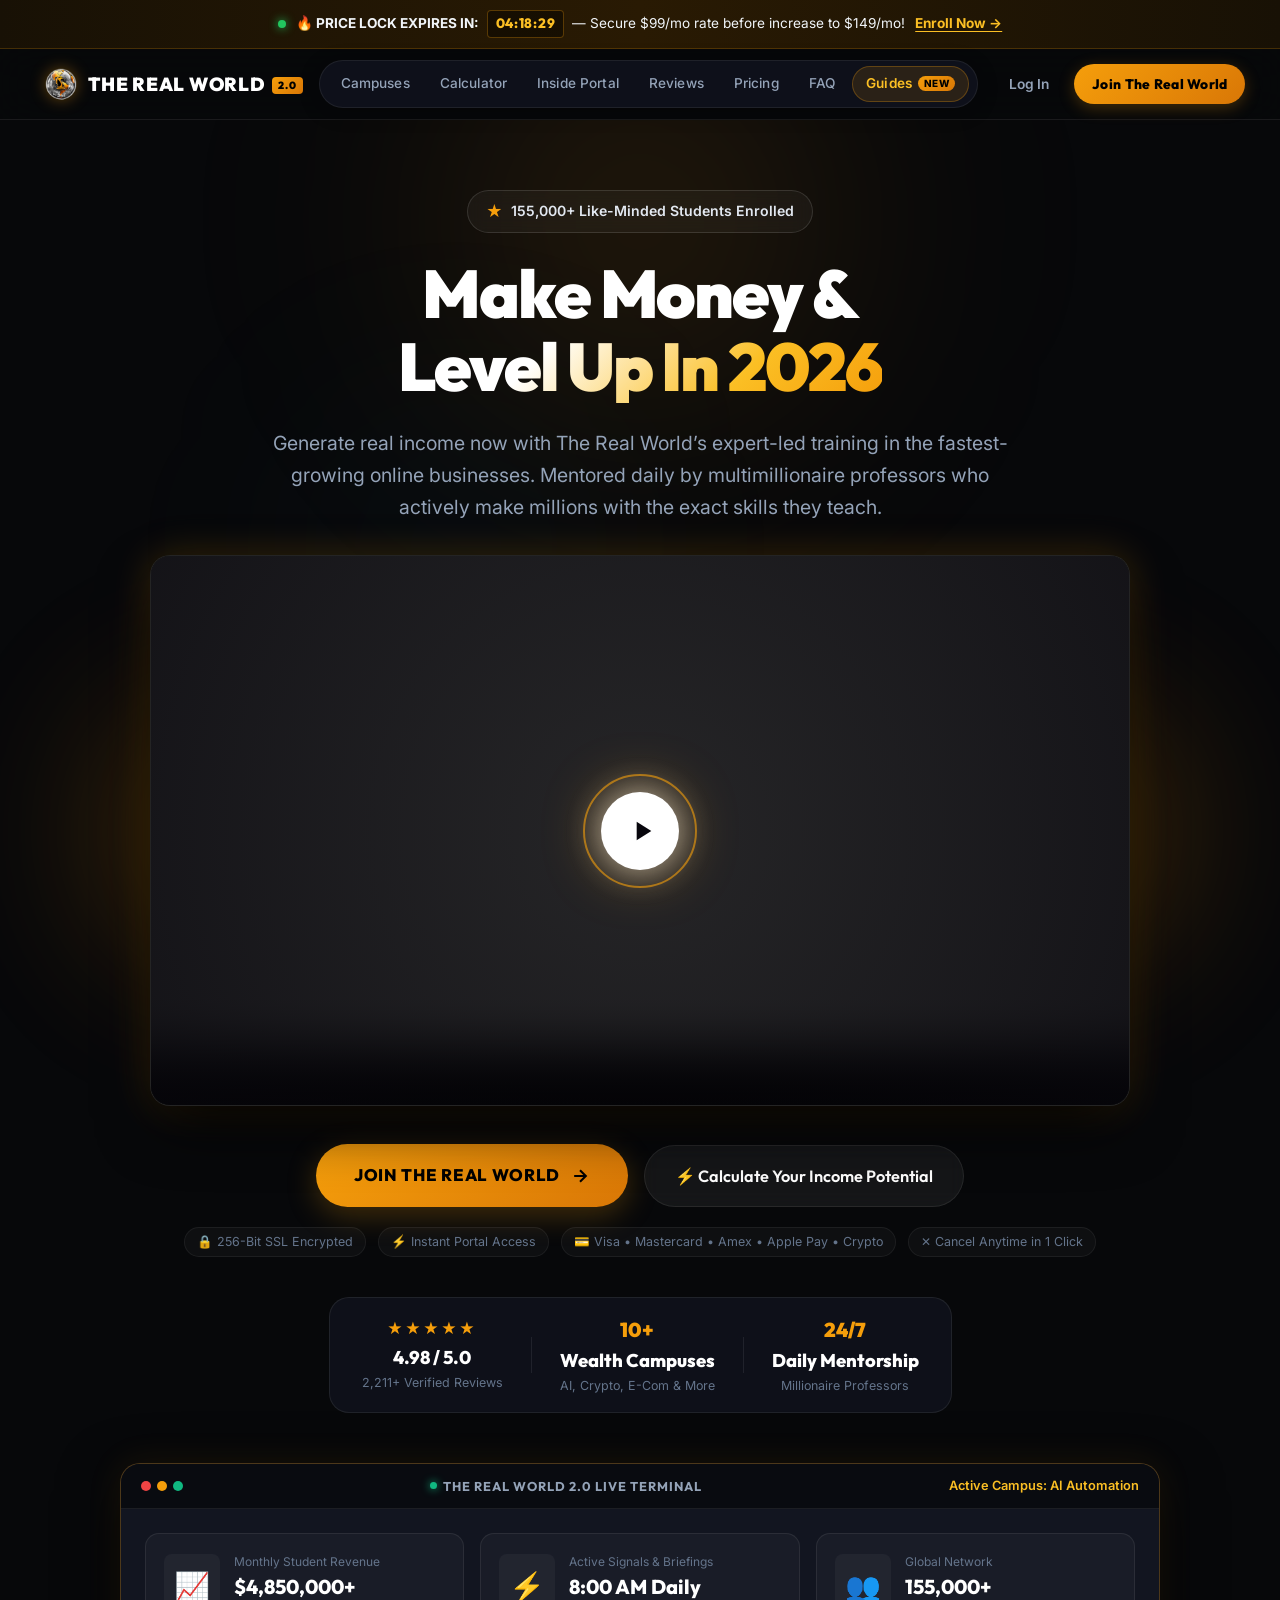
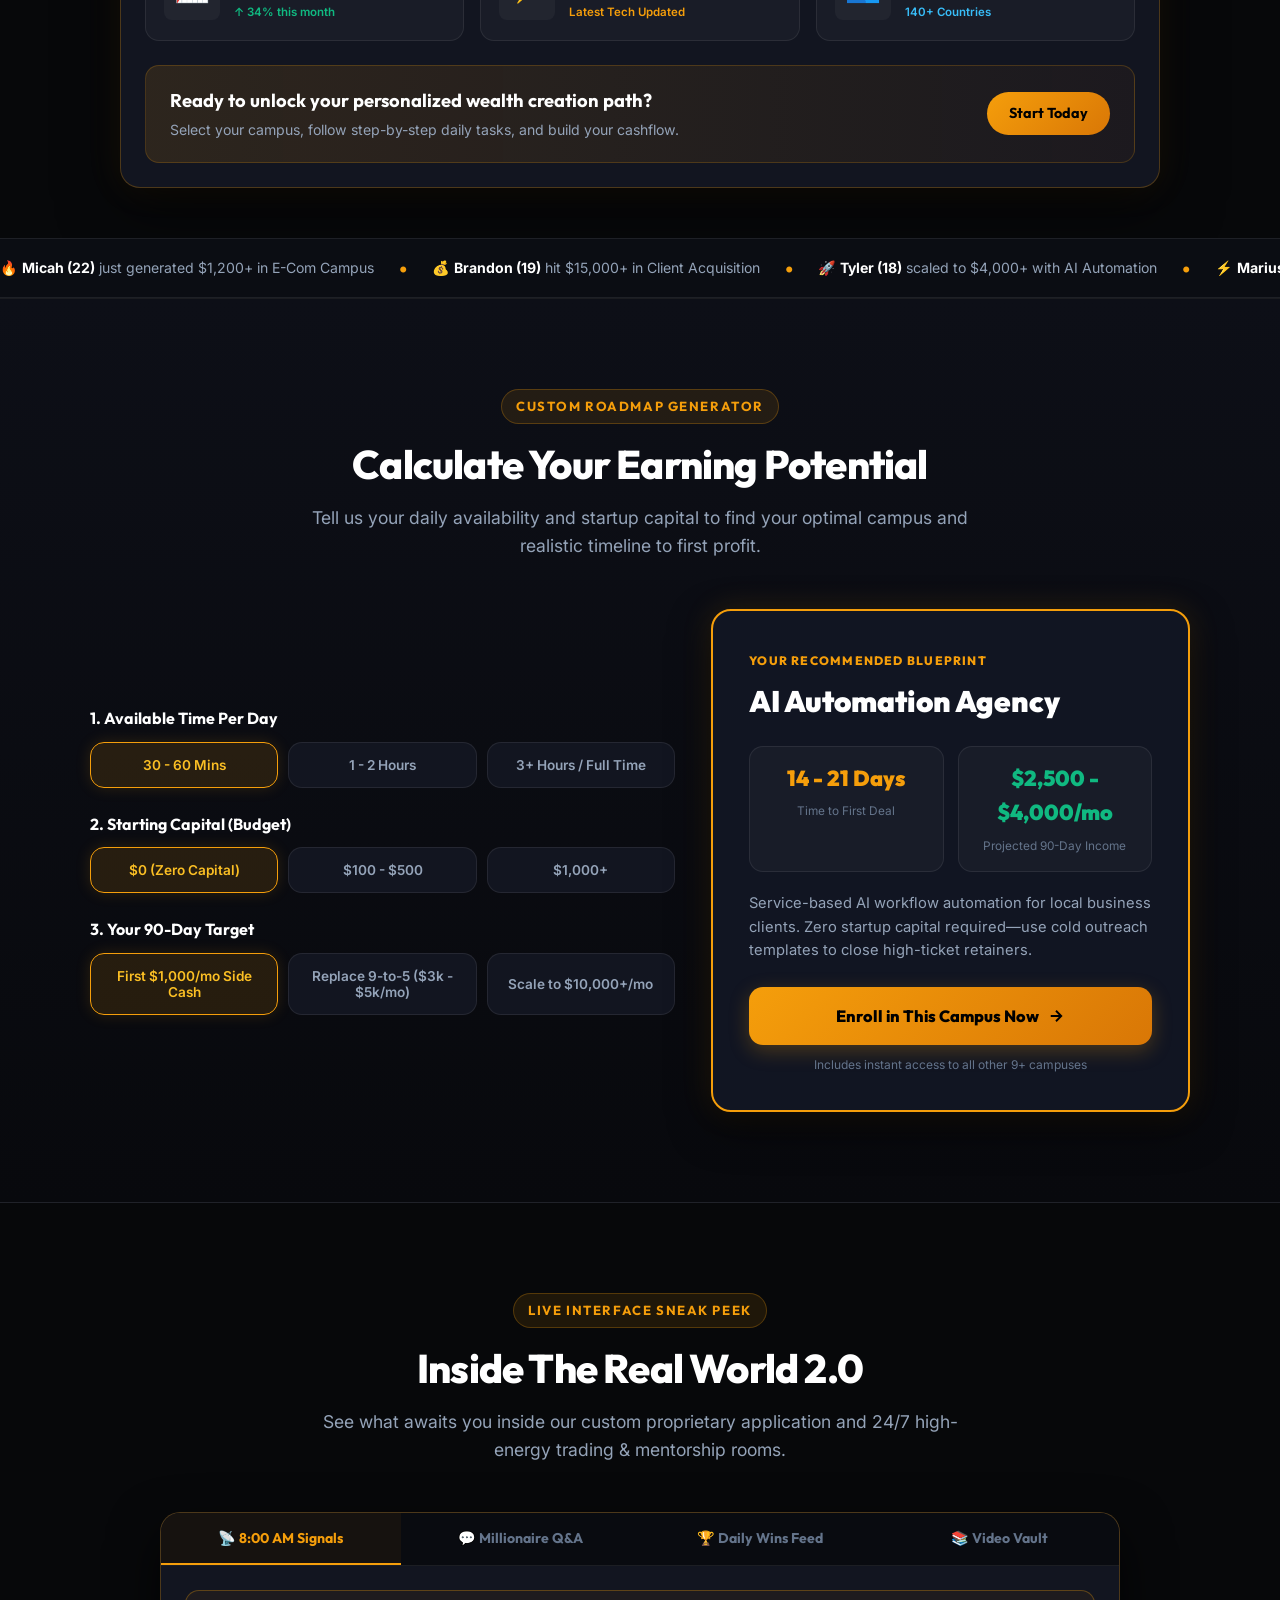
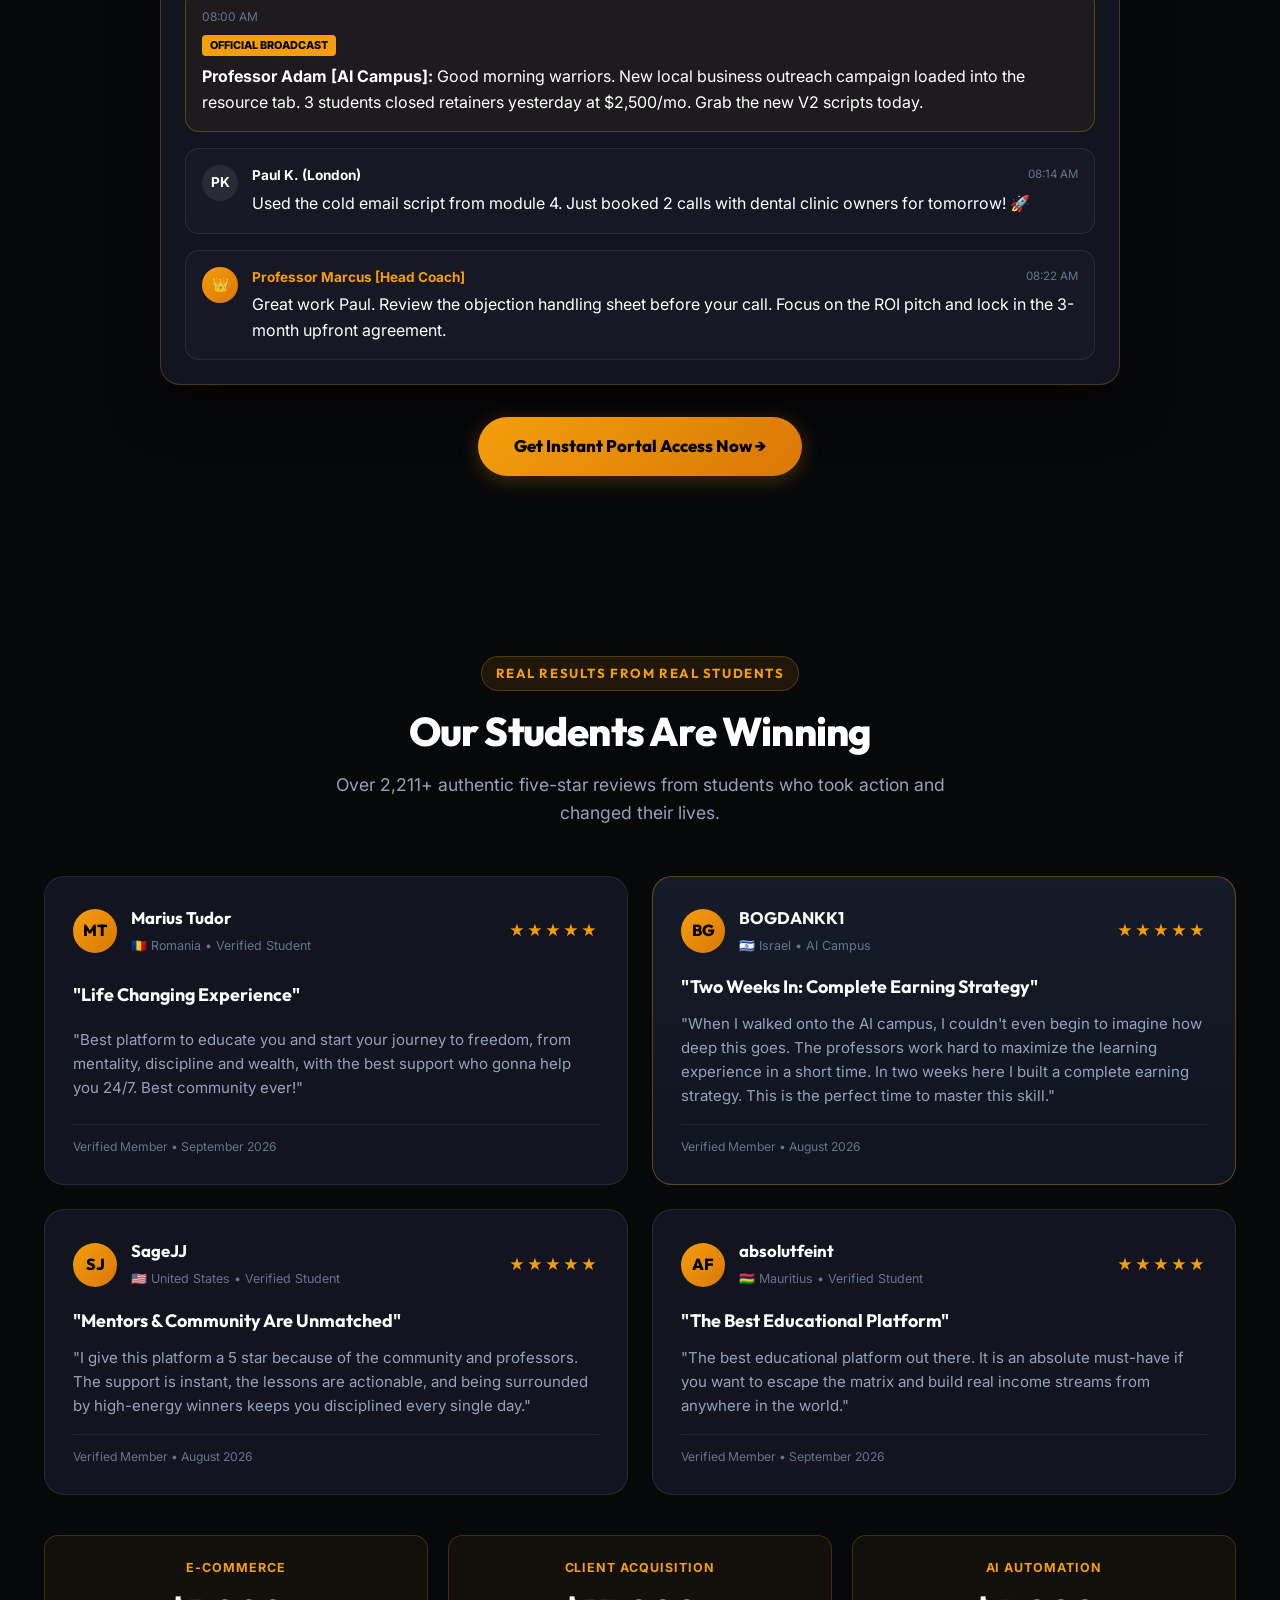
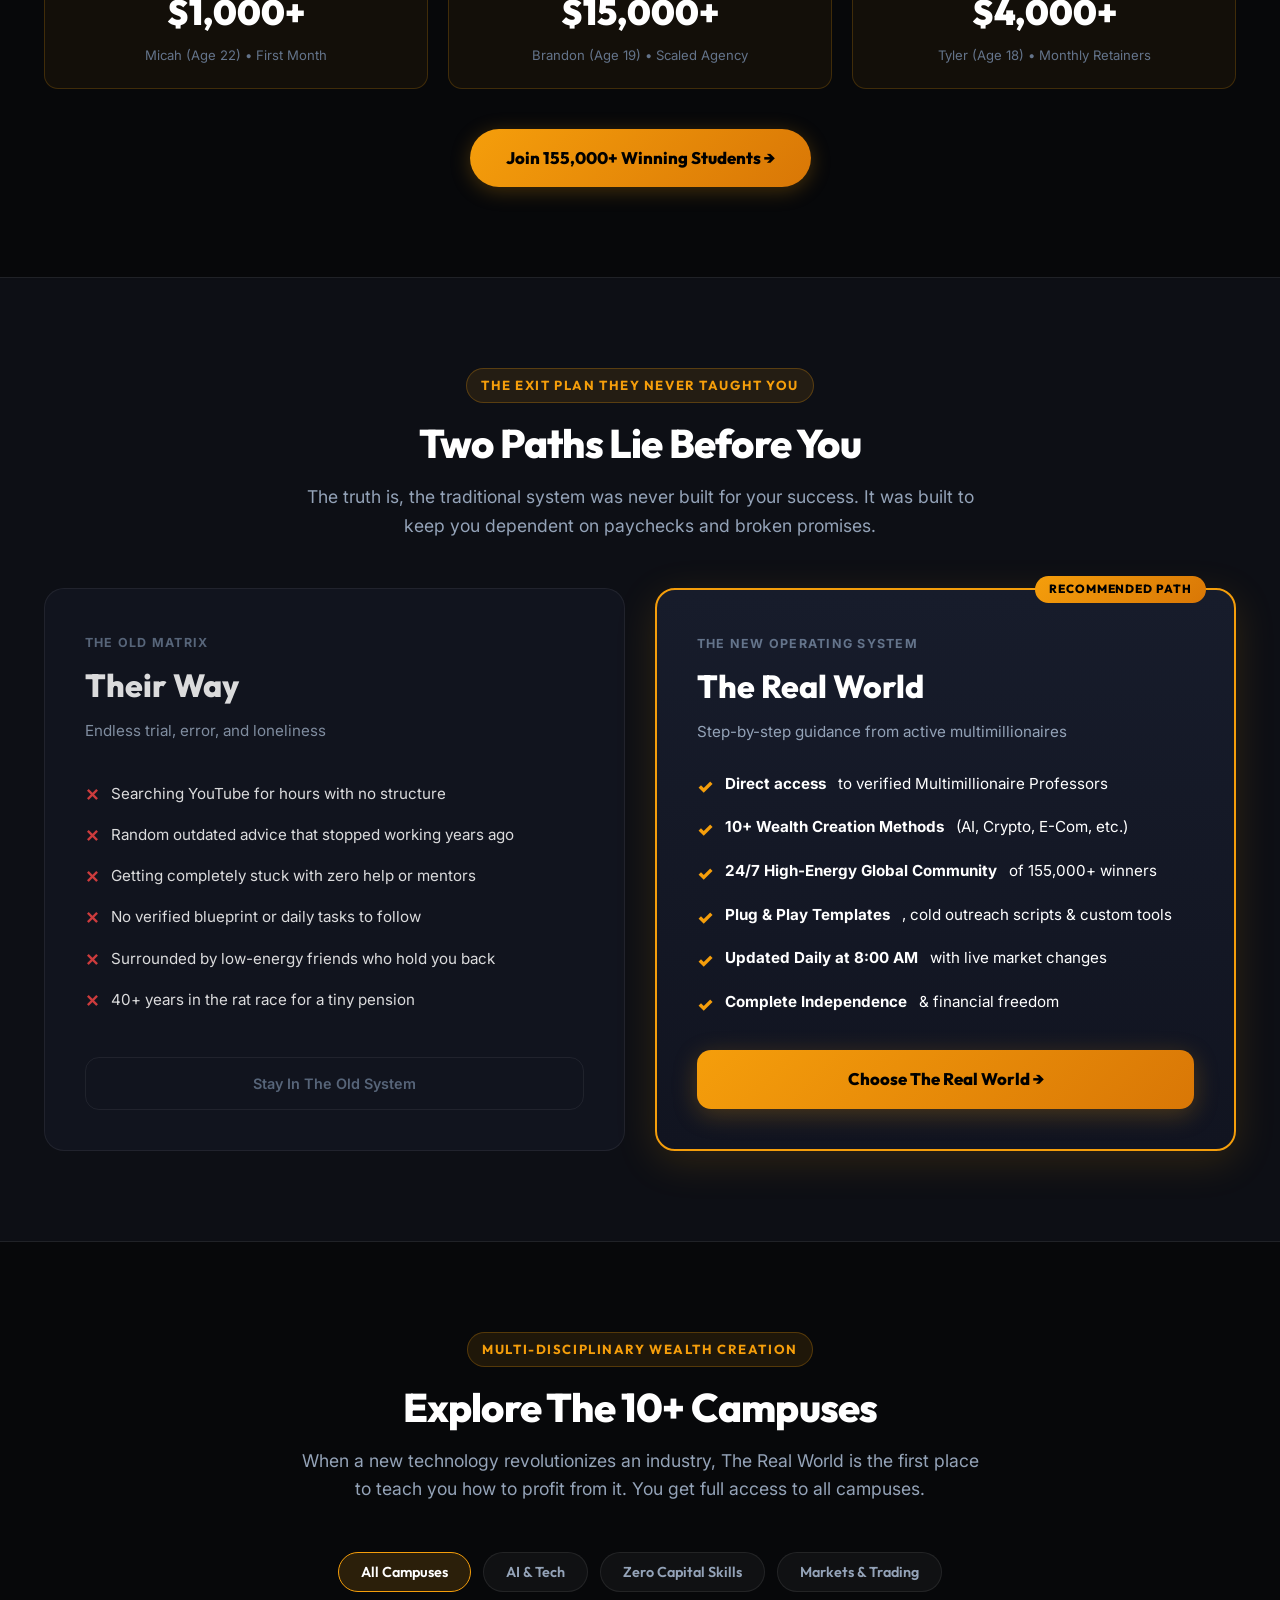
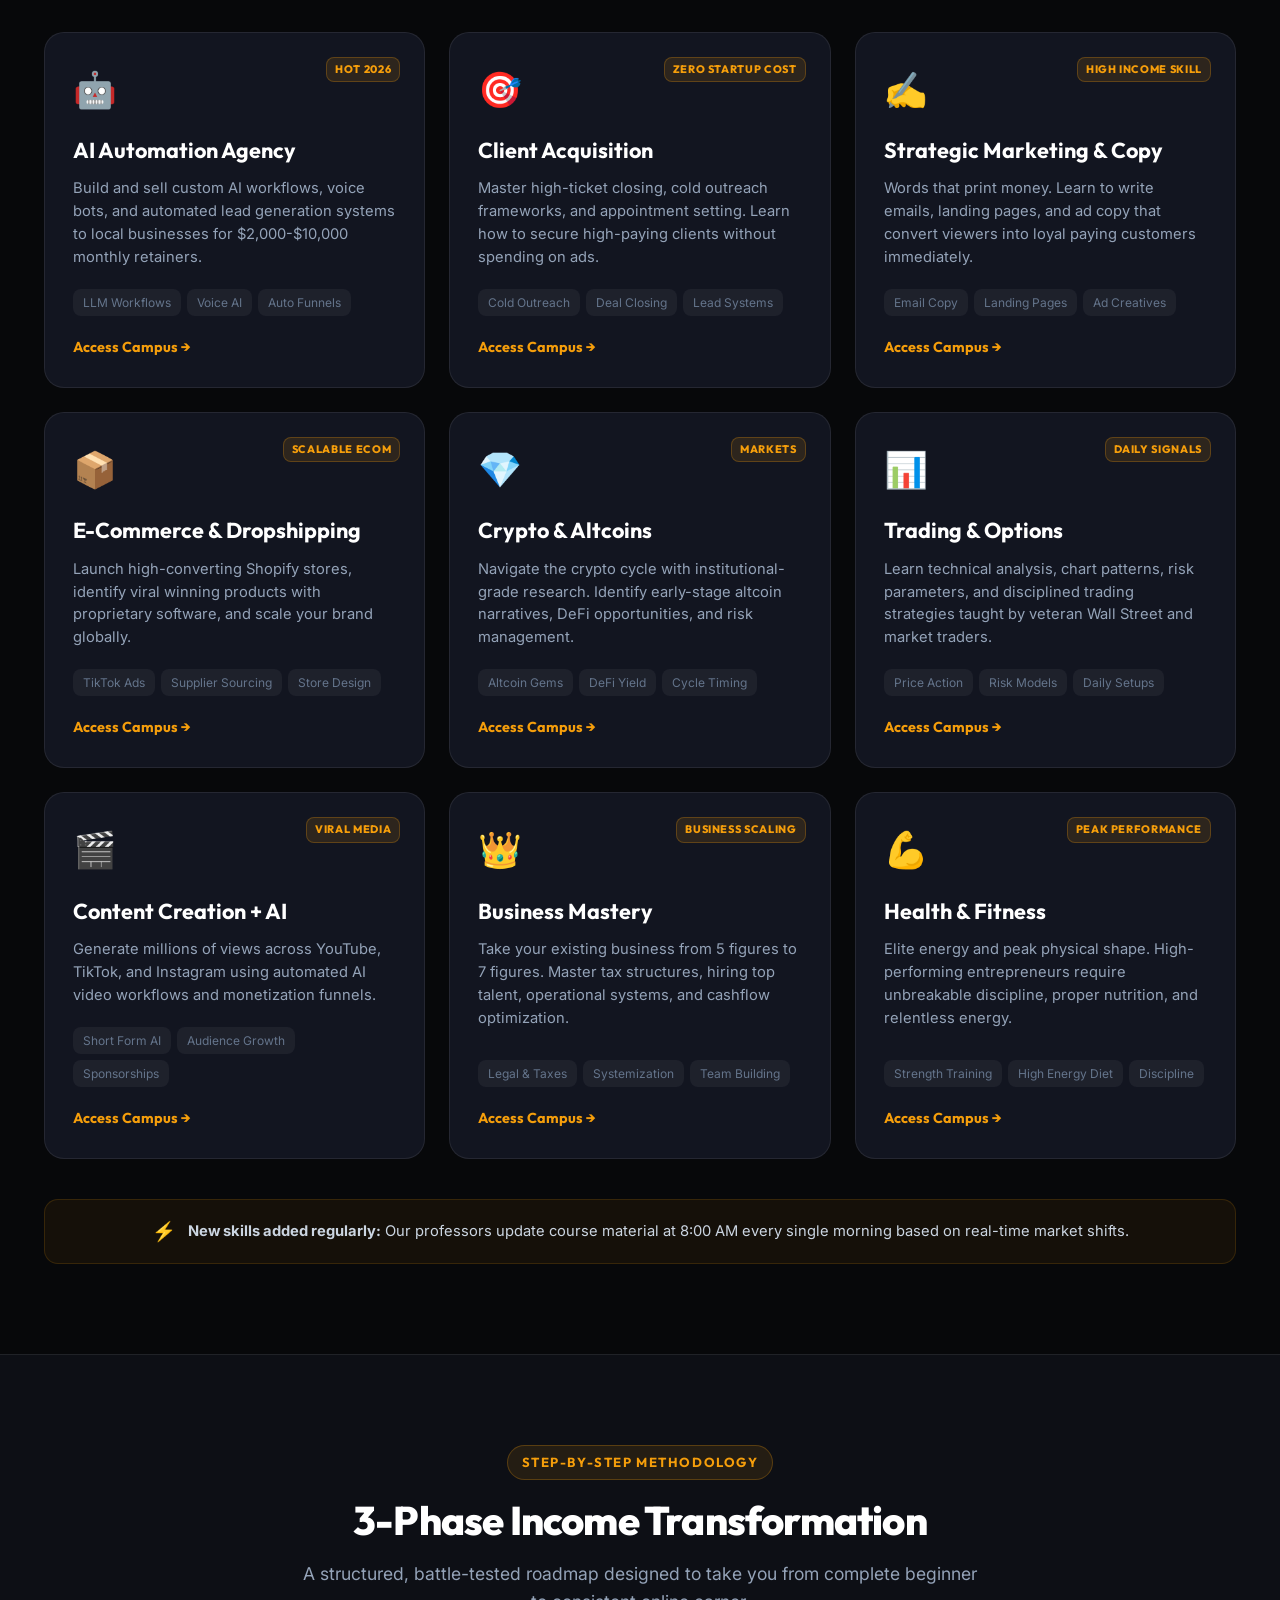
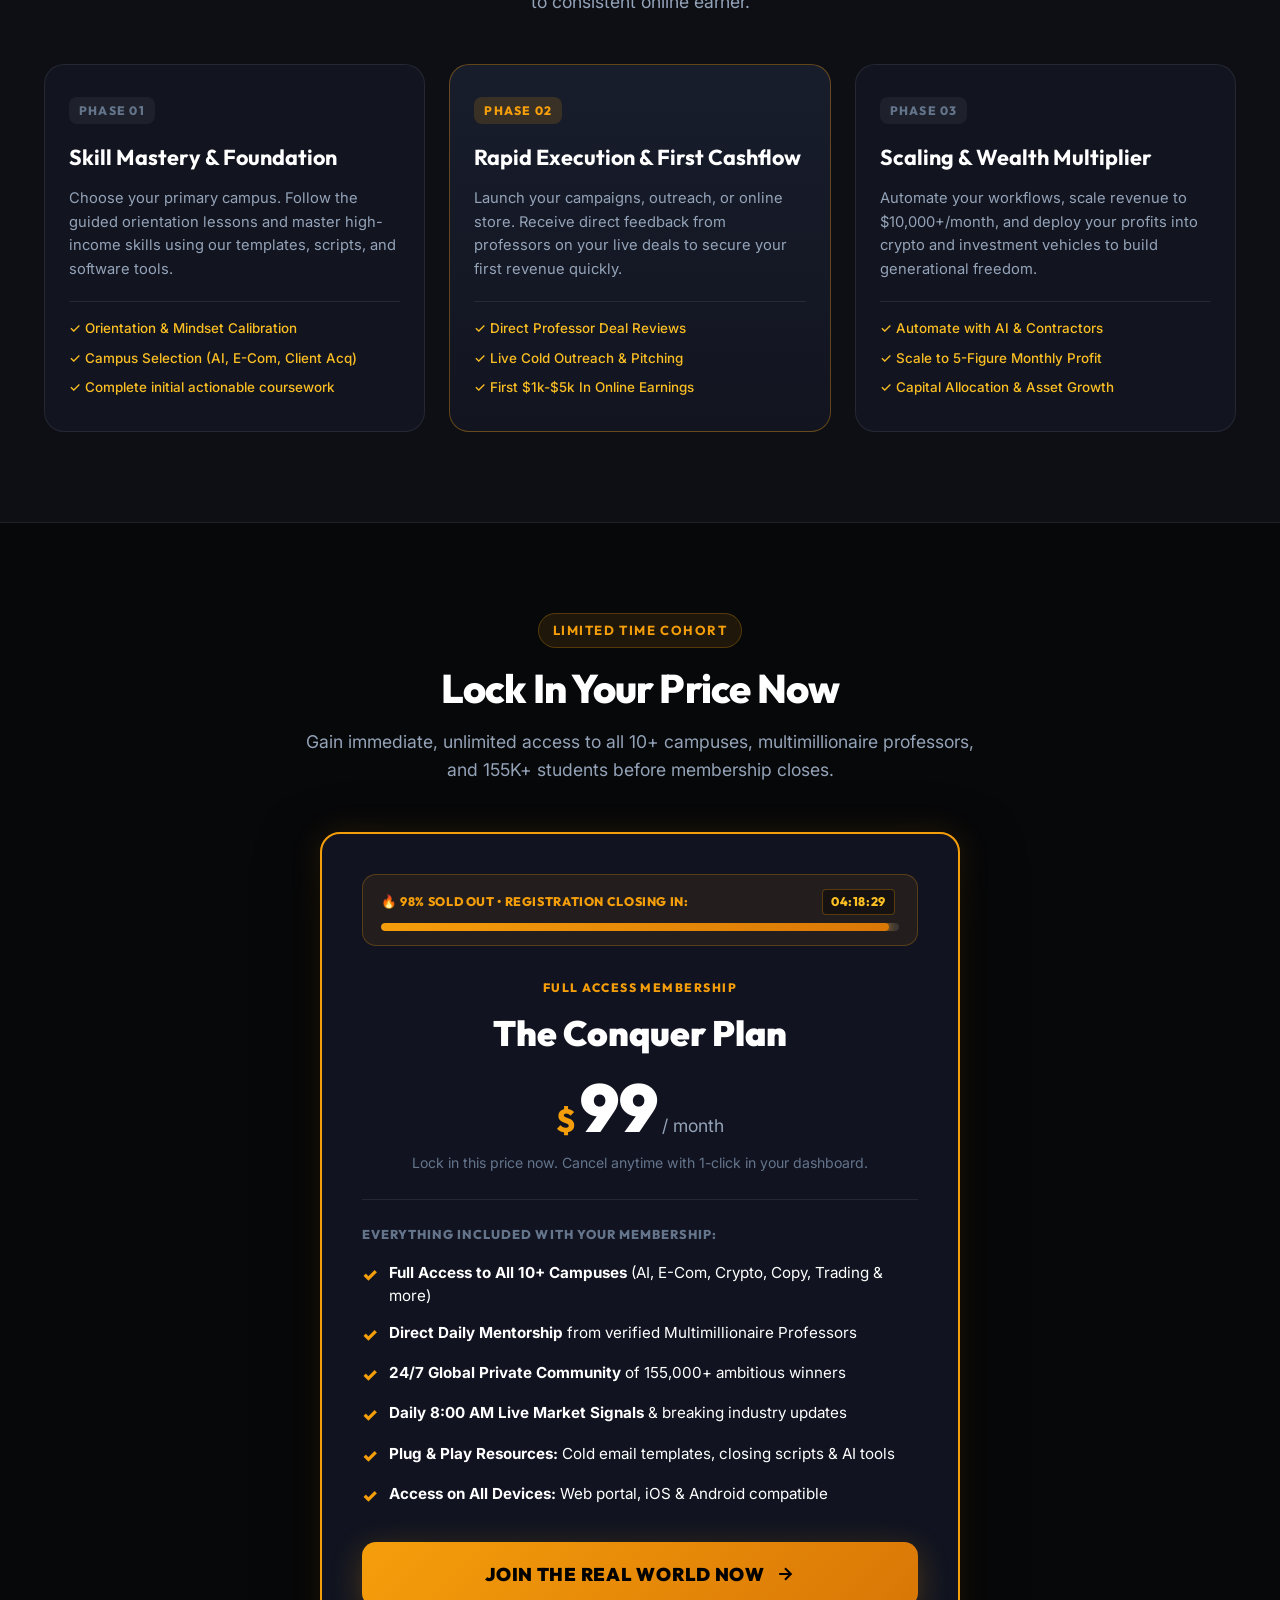
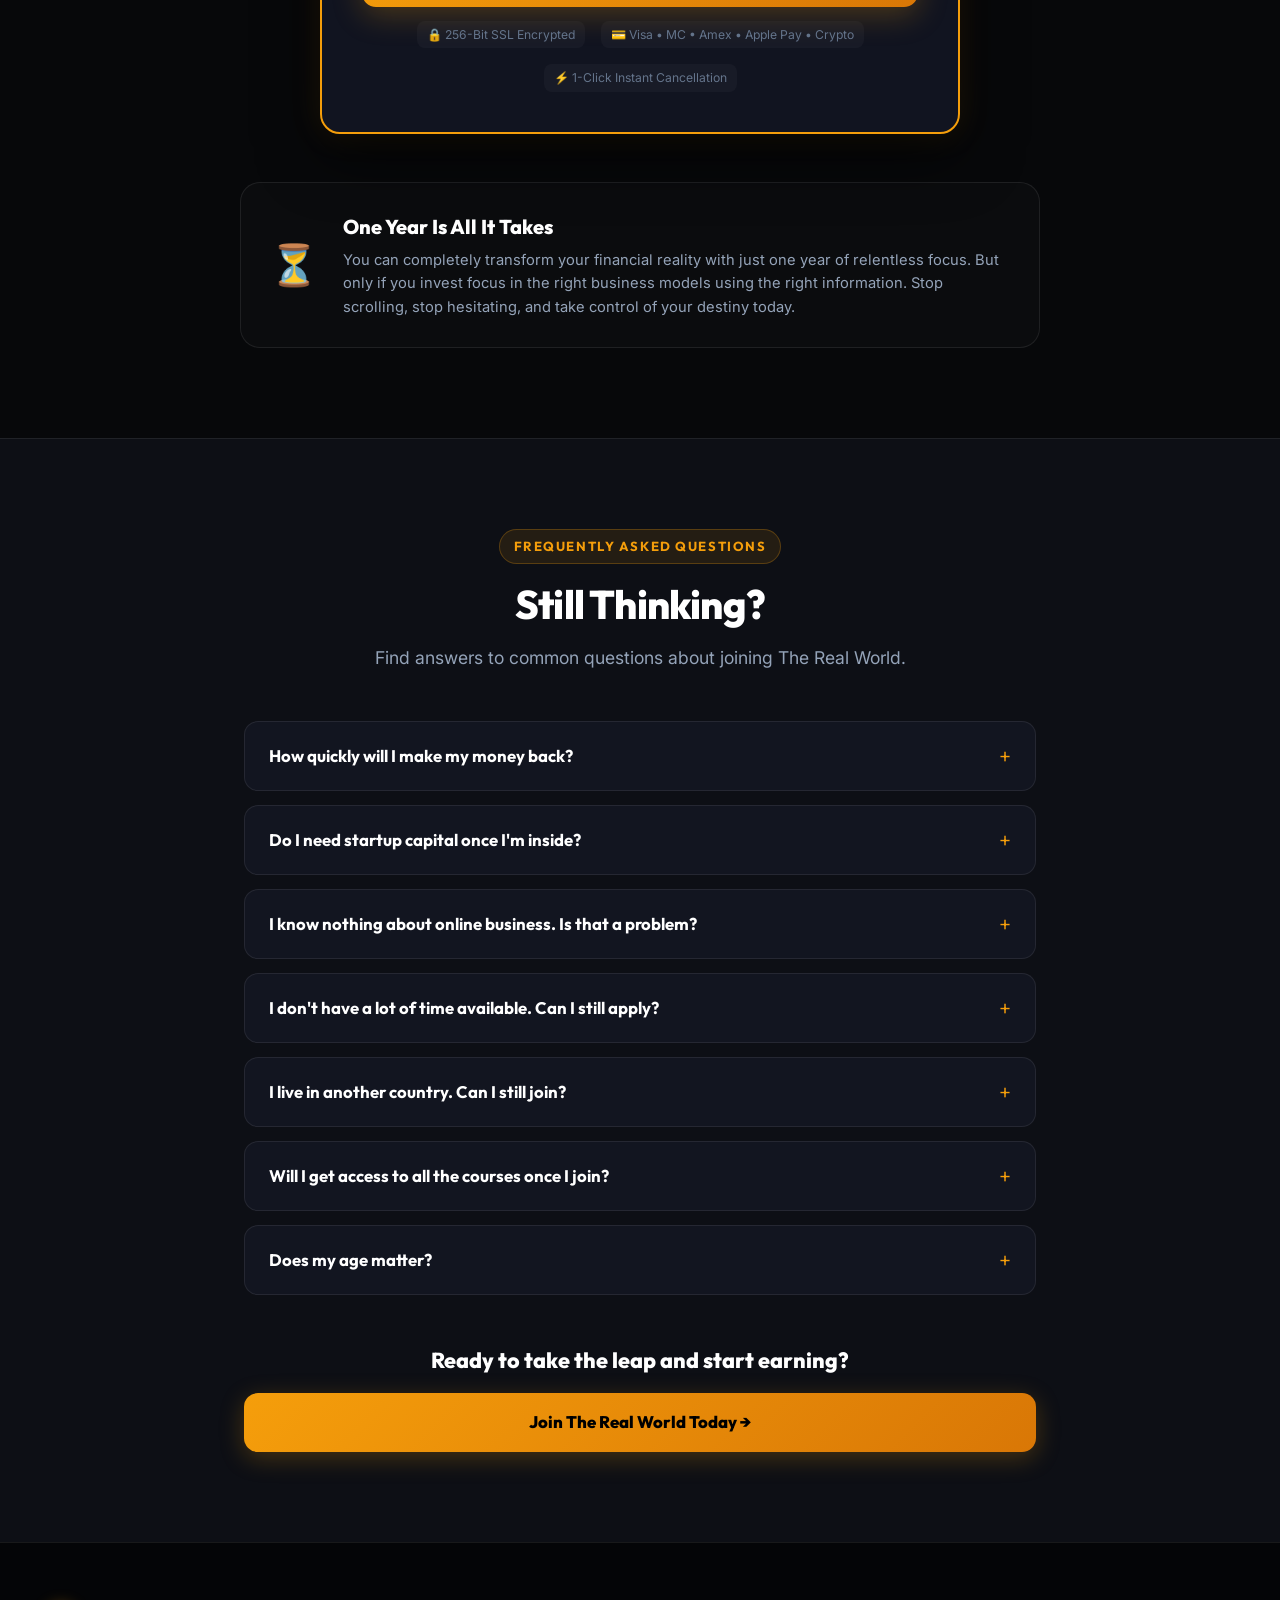
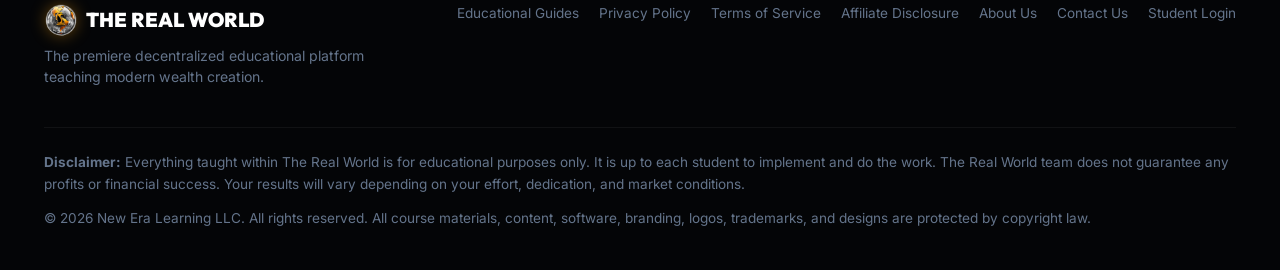
==== commit bfc2f73d: "Add compliance pages, educational guides, styled navigation tabs, and hero video with ambient glow" ====
--- a/index.html
+++ b/index.html
@@ -57,16 +57,20 @@
 
             <nav class="nav-links">
                 <a href="#campuses" class="nav-link">Campuses</a>
-                <a href="#calculator" class="nav-link">Income Calculator</a>
+                <a href="#calculator" class="nav-link">Calculator</a>
                 <a href="#sneak-peek" class="nav-link">Inside Portal</a>
-                <a href="#reviews" class="nav-link">Proof & Reviews</a>
+                <a href="#reviews" class="nav-link">Reviews</a>
                 <a href="#pricing" class="nav-link">Pricing</a>
                 <a href="#faq" class="nav-link">FAQ</a>
+                <a href="guides.html" class="nav-link nav-link-highlight">
+                    <span>Guides</span>
+                    <span class="nav-badge-pill">New</span>
+                </a>
             </nav>
 
             <div class="nav-actions">
-                <a href="https://app.jointherealworld.com/login" target="_blank" class="btn-login">Log In</a>
-                <a href="https://jointherealworld.com/a/qmHjdpp6" target="_blank" class="btn-primary-nav cta-affiliate-link">Join The Real World</a>
+                <a href="https://app.jointherealworld.com/login" target="_blank" rel="noopener" class="btn-login">Log In</a>
+                <a href="https://jointherealworld.com/a/qmHjdpp6" target="_blank" rel="noopener" class="btn-primary-nav cta-affiliate-link">Join The Real World</a>
             </div>
 
             <!-- Mobile Menu Toggle -->
@@ -79,15 +83,19 @@
 
         <!-- Mobile Dropdown Navigation -->
         <div class="mobile-nav" id="mobileNav">
+            <a href="guides.html" class="mobile-nav-link" style="color: var(--gold-light); font-weight: 700;">
+                <span>📚 Guides & Articles</span>
+                <span class="nav-badge-pill">New</span>
+            </a>
             <a href="#campuses" class="mobile-nav-link">Campuses</a>
             <a href="#calculator" class="mobile-nav-link">Income Calculator</a>
             <a href="#sneak-peek" class="mobile-nav-link">Inside Portal</a>
-            <a href="#reviews" class="mobile-nav-link">Proof & Reviews</a>
+            <a href="#reviews" class="mobile-nav-link">Reviews & Proof</a>
             <a href="#pricing" class="mobile-nav-link">Pricing</a>
             <a href="#faq" class="mobile-nav-link">FAQ</a>
             <div class="mobile-actions">
-                <a href="https://app.jointherealworld.com/login" target="_blank" class="btn-login-mobile">Log In</a>
-                <a href="https://jointherealworld.com/a/qmHjdpp6" target="_blank" class="btn-primary cta-affiliate-link">Join The Real World</a>
+                <a href="https://app.jointherealworld.com/login" target="_blank" rel="noopener" class="btn-login-mobile">Log In</a>
+                <a href="https://jointherealworld.com/a/qmHjdpp6" target="_blank" rel="noopener" class="btn-primary cta-affiliate-link">Join The Real World</a>
             </div>
         </div>
     </header>
@@ -111,6 +119,28 @@
                 <p class="hero-subtitle">
                     Generate real income now with The Real World’s expert-led training in the fastest-growing online businesses. Mentored daily by multimillionaire professors who actively make millions with the exact skills they teach.
                 </p>
+
+                <!-- HERO VIDEO PRESENTATION -->
+                <div class="hero-video-wrapper" id="heroVideoWrapper">
+                    <div class="hero-video-glow glow-left"></div>
+                    <div class="hero-video-glow glow-right"></div>
+                    <div class="hero-video-container" id="heroVideoContainer">
+                        <video id="heroVideo" class="hero-video-element" playsinline preload="metadata" controls>
+                            <source src="hero-video.mp4" type="video/mp4">
+                            Your browser does not support the video tag.
+                        </video>
+                        <div class="hero-video-overlay" id="heroVideoOverlay">
+                            <button class="hero-play-btn" id="heroPlayBtn" aria-label="Play Video">
+                                <span class="play-pulse-ring"></span>
+                                <span class="play-icon-bg">
+                                    <svg class="play-icon-svg" viewBox="0 0 24 24" fill="currentColor">
+                                        <path d="M8 5v14l11-7z"/>
+                                    </svg>
+                                </span>
+                            </button>
+                        </div>
+                    </div>
+                </div>
 
                 <div class="hero-cta-group">
                     <a href="https://jointherealworld.com/a/qmHjdpp6" target="_blank" class="btn-hero-primary cta-affiliate-link">
@@ -1044,11 +1074,13 @@
                     </p>
                 </div>
                 <div class="footer-links">
-                    <a href="https://jointherealworld.com/terms" target="_blank">Terms & Conditions</a>
-                    <a href="https://jointherealworld.com/subscription-policy" target="_blank">Subscription Policy</a>
-                    <a href="https://jointherealworld.com/privacy" target="_blank">Privacy Policy</a>
-                    <a href="https://jointherealworld.com/content-moderation-policy" target="_blank">Content Moderation</a>
-                    <a href="https://app.jointherealworld.com/login" target="_blank">Student Login</a>
+                    <a href="guides.html">Educational Guides</a>
+                    <a href="privacy-policy.html">Privacy Policy</a>
+                    <a href="terms.html">Terms of Service</a>
+                    <a href="affiliate-disclosure.html">Affiliate Disclosure</a>
+                    <a href="about.html">About Us</a>
+                    <a href="contact.html">Contact Us</a>
+                    <a href="https://app.jointherealworld.com/login" target="_blank" rel="noopener">Student Login</a>
                 </div>
             </div>
 
--- a/styles.css
+++ b/styles.css
@@ -247,11 +247,11 @@
     position: sticky;
     top: 0;
     width: 100%;
-    background: rgba(7, 8, 10, 0.85);
-    backdrop-filter: blur(14px);
-    -webkit-backdrop-filter: blur(14px);
-    border-bottom: 1px solid var(--border-subtle);
-    z-index: 50;
+    background: rgba(7, 8, 10, 0.88);
+    backdrop-filter: blur(20px);
+    -webkit-backdrop-filter: blur(20px);
+    border-bottom: 1px solid rgba(255, 255, 255, 0.08);
+    z-index: 100;
     transition: var(--transition-fast);
 }
 
@@ -259,7 +259,8 @@
     display: flex;
     align-items: center;
     justify-content: space-between;
-    height: 72px;
+    height: 70px;
+    gap: 16px;
 }
 
 .brand-logo {
@@ -268,14 +269,15 @@
     gap: 10px;
     font-family: var(--font-heading);
     font-weight: 900;
-    font-size: 1.25rem;
-    letter-spacing: 0.05em;
-    color: #ffffff;
+    font-size: 1.18rem;
+    letter-spacing: 0.04em;
+    color: #ffffff;
+    flex-shrink: 0;
 }
 
 .brand-logo-img {
-    width: 36px;
-    height: 36px;
+    width: 34px;
+    height: 34px;
     border-radius: 50%;
     object-fit: cover;
     filter: drop-shadow(0 0 8px rgba(245, 158, 11, 0.4));
@@ -283,8 +285,8 @@
 }
 
 .brand-logo:hover .brand-logo-img {
-    transform: rotate(10deg) scale(1.05);
-    filter: drop-shadow(0 0 12px rgba(245, 158, 11, 0.7));
+    transform: rotate(8deg) scale(1.06);
+    filter: drop-shadow(0 0 14px rgba(245, 158, 11, 0.7));
 }
 
 .badge-v2 {
@@ -301,54 +303,114 @@
 .nav-links {
     display: flex;
     align-items: center;
-    gap: 24px;
+    gap: 4px;
+    background: rgba(18, 21, 32, 0.75);
+    border: 1px solid rgba(255, 255, 255, 0.07);
+    padding: 5px 8px;
+    border-radius: var(--radius-full);
+    box-shadow: 0 4px 20px rgba(0, 0, 0, 0.25);
+}
+
+@media (max-width: 1080px) {
+    .nav-links {
+        display: none;
+    }
+    .mobile-toggle {
+        display: flex !important;
+    }
 }
 
 .nav-link {
-    font-size: 0.9rem;
+    font-size: 0.85rem;
     font-weight: 500;
     color: var(--text-secondary);
+    padding: 6px 13px;
+    border-radius: var(--radius-full);
+    transition: all var(--transition-fast);
+    display: inline-flex;
+    align-items: center;
+    gap: 6px;
+    white-space: nowrap;
+    letter-spacing: 0.01em;
 }
 
 .nav-link:hover {
     color: #ffffff;
+    background: rgba(255, 255, 255, 0.08);
+}
+
+.nav-link.active,
+.nav-link:active {
+    color: #ffffff;
+    background: rgba(255, 255, 255, 0.12);
+}
+
+.nav-link-highlight {
+    background: rgba(245, 158, 11, 0.12);
+    border: 1px solid rgba(245, 158, 11, 0.28);
+    color: var(--gold-light) !important;
+    font-weight: 600;
+}
+
+.nav-link-highlight:hover {
+    background: rgba(245, 158, 11, 0.22);
+    border-color: rgba(245, 158, 11, 0.45);
+    color: #ffffff !important;
+    transform: translateY(-1px);
+}
+
+.nav-badge-pill {
+    font-size: 0.62rem;
+    font-weight: 800;
+    text-transform: uppercase;
+    background: var(--gold-gradient);
+    color: #000000;
+    padding: 1px 6px;
+    border-radius: var(--radius-full);
+    letter-spacing: 0.04em;
+    line-height: 1.3;
 }
 
 .nav-actions {
     display: flex;
     align-items: center;
-    gap: 16px;
+    gap: 10px;
+    flex-shrink: 0;
 }
 
 .btn-login {
-    font-size: 0.9rem;
+    font-size: 0.86rem;
     font-weight: 600;
     color: var(--text-secondary);
     padding: 8px 14px;
-    border-radius: var(--radius-sm);
+    border-radius: var(--radius-full);
     transition: var(--transition-fast);
+    border: 1px solid transparent;
 }
 
 .btn-login:hover {
     color: #ffffff;
-    background: rgba(255, 255, 255, 0.05);
+    background: rgba(255, 255, 255, 0.06);
+    border-color: rgba(255, 255, 255, 0.1);
 }
 
 .btn-primary-nav {
     font-family: var(--font-heading);
-    font-size: 0.88rem;
-    font-weight: 700;
+    font-size: 0.86rem;
+    font-weight: 800;
     color: #000000;
     background: var(--gold-gradient);
-    padding: 10px 20px;
+    padding: 9px 18px;
     border-radius: var(--radius-full);
-    box-shadow: 0 4px 15px var(--gold-glow);
+    box-shadow: 0 4px 16px var(--gold-glow);
     transition: var(--transition-smooth);
+    white-space: nowrap;
+    letter-spacing: 0.02em;
 }
 
 .btn-primary-nav:hover {
     transform: translateY(-2px);
-    box-shadow: 0 6px 22px var(--gold-glow-strong);
+    box-shadow: 0 6px 24px var(--gold-glow-strong);
 }
 
 /* Mobile Toggle */
@@ -357,10 +419,12 @@
     flex-direction: column;
     gap: 5px;
     padding: 8px;
+    border-radius: var(--radius-sm);
+    background: rgba(255, 255, 255, 0.05);
 }
 
 .mobile-toggle span {
-    width: 22px;
+    width: 20px;
     height: 2px;
     background: #ffffff;
     border-radius: 2px;
@@ -373,7 +437,7 @@
     padding: 20px 24px;
     background: var(--bg-secondary);
     border-bottom: 1px solid var(--border-subtle);
-    gap: 16px;
+    gap: 12px;
 }
 
 .mobile-nav.active {
@@ -381,13 +445,20 @@
 }
 
 .mobile-nav-link {
-    font-size: 1.05rem;
+    font-size: 1rem;
     font-weight: 600;
     color: var(--text-secondary);
+    padding: 8px 12px;
+    border-radius: var(--radius-sm);
+    display: flex;
+    align-items: center;
+    justify-content: space-between;
 }
 
 .mobile-nav-link:hover {
     color: var(--gold-primary);
+    background: rgba(255, 255, 255, 0.04);
+}
 }
 
 .mobile-actions {
@@ -492,7 +563,146 @@
     line-height: 1.65;
     color: var(--text-secondary);
     max-width: 760px;
-    margin-bottom: 32px;
+    margin-bottom: 28px;
+}
+
+/* ==========================================================================
+   HERO VIDEO PRESENTATION
+   ========================================================================== */
+.hero-video-wrapper {
+    position: relative;
+    width: 100%;
+    max-width: 980px;
+    margin: 4px auto 38px;
+    z-index: 2;
+}
+
+.hero-video-glow {
+    position: absolute;
+    top: 50%;
+    transform: translateY(-50%);
+    width: 360px;
+    height: 300px;
+    border-radius: 50%;
+    filter: blur(90px);
+    pointer-events: none;
+    z-index: 0;
+    opacity: 0.85;
+}
+
+.hero-video-glow.glow-left {
+    left: -90px;
+    background: radial-gradient(circle, rgba(245, 158, 11, 0.55) 0%, rgba(217, 119, 6, 0.2) 50%, transparent 75%);
+}
+
+.hero-video-glow.glow-right {
+    right: -90px;
+    background: radial-gradient(circle, rgba(245, 158, 11, 0.55) 0%, rgba(217, 119, 6, 0.2) 50%, transparent 75%);
+}
+
+.hero-video-container {
+    position: relative;
+    z-index: 1;
+    width: 100%;
+    aspect-ratio: 16 / 9;
+    background: #000000;
+    border-radius: 20px;
+    overflow: hidden;
+    border: 1px solid rgba(255, 255, 255, 0.14);
+    box-shadow: 0 25px 60px -10px rgba(0, 0, 0, 0.95), 0 0 40px rgba(245, 158, 11, 0.22);
+    transition: border-color 0.35s ease, box-shadow 0.35s ease;
+}
+
+.hero-video-container:hover {
+    border-color: rgba(245, 158, 11, 0.5);
+    box-shadow: 0 30px 75px -10px rgba(0, 0, 0, 0.98), 0 0 60px rgba(245, 158, 11, 0.35);
+}
+
+.hero-video-element {
+    width: 100%;
+    height: 100%;
+    object-fit: cover;
+    display: block;
+    background-color: #000000;
+}
+
+.hero-video-overlay {
+    position: absolute;
+    inset: 0;
+    background: radial-gradient(circle at center, rgba(8, 7, 13, 0.3) 0%, rgba(8, 7, 13, 0.72) 100%);
+    display: flex;
+    flex-direction: column;
+    align-items: center;
+    justify-content: center;
+    gap: 16px;
+    cursor: pointer;
+    transition: opacity 0.35s cubic-bezier(0.16, 1, 0.3, 1), visibility 0.35s ease;
+    z-index: 5;
+}
+
+.hero-video-overlay.is-hidden {
+    opacity: 0;
+    visibility: hidden;
+    pointer-events: none;
+}
+
+.hero-play-btn {
+    position: relative;
+    width: 86px;
+    height: 86px;
+    display: flex;
+    align-items: center;
+    justify-content: center;
+    background: transparent;
+    border: none;
+    cursor: pointer;
+}
+
+.play-pulse-ring {
+    position: absolute;
+    inset: -14px;
+    border-radius: 50%;
+    border: 2px solid rgba(245, 158, 11, 0.6);
+    animation: playGlowPulse 2.4s cubic-bezier(0.2, 0.8, 0.2, 1) infinite;
+}
+
+@keyframes playGlowPulse {
+    0% {
+        transform: scale(0.85);
+        opacity: 0.9;
+    }
+    50% {
+        transform: scale(1.22);
+        opacity: 0.35;
+    }
+    100% {
+        transform: scale(1.55);
+        opacity: 0;
+    }
+}
+
+.play-icon-bg {
+    width: 78px;
+    height: 78px;
+    background: #ffffff;
+    border-radius: 50%;
+    display: flex;
+    align-items: center;
+    justify-content: center;
+    box-shadow: 0 0 35px rgba(255, 255, 255, 0.6), 0 0 60px rgba(245, 158, 11, 0.45);
+    transition: transform 0.35s cubic-bezier(0.16, 1, 0.3, 1), box-shadow 0.35s ease;
+}
+
+.hero-video-overlay:hover .play-icon-bg {
+    transform: scale(1.1);
+    box-shadow: 0 0 45px rgba(255, 255, 255, 0.9), 0 0 80px rgba(245, 158, 11, 0.7);
+}
+
+.play-icon-svg {
+    width: 32px;
+    height: 32px;
+    fill: #08070d;
+    margin-left: 4px;
 }
 
 .hero-cta-group {
@@ -635,6 +845,45 @@
     }
     .hero-trust-metrics {
         gap: 20px;
+    }
+
+    .hero-video-wrapper {
+        margin: 0 auto 30px;
+    }
+
+    .hero-video-container {
+        border-radius: 14px;
+    }
+
+    .hero-video-glow {
+        width: 220px;
+        height: 200px;
+        filter: blur(55px);
+        opacity: 0.7;
+    }
+
+    .hero-video-glow.glow-left {
+        left: -40px;
+    }
+
+    .hero-video-glow.glow-right {
+        right: -40px;
+    }
+
+    .hero-play-btn {
+        width: 68px;
+        height: 68px;
+    }
+
+    .play-icon-bg {
+        width: 60px;
+        height: 60px;
+    }
+
+    .play-icon-svg {
+        width: 24px;
+        height: 24px;
+        margin-left: 3px;
     }
 }
 
@@ -2348,3 +2597,627 @@
     font-size: 0.74rem;
     color: var(--text-muted);
 }
+
+/* ==========================================================================
+   COMPLIANCE & LEGAL PAGES STYLING
+   ========================================================================== */
+.page-container {
+    max-width: 900px;
+    margin: 0 auto;
+    padding: 120px 24px 80px;
+}
+
+.page-header-box {
+    text-align: center;
+    margin-bottom: 48px;
+    position: relative;
+}
+
+.page-badge {
+    display: inline-flex;
+    align-items: center;
+    gap: 8px;
+    padding: 6px 16px;
+    background: rgba(245, 158, 11, 0.1);
+    border: 1px solid var(--border-highlight);
+    border-radius: var(--radius-full);
+    font-size: 0.85rem;
+    font-weight: 700;
+    color: var(--gold-light);
+    text-transform: uppercase;
+    letter-spacing: 0.05em;
+    margin-bottom: 16px;
+}
+
+.page-main-title {
+    font-family: var(--font-heading);
+    font-size: clamp(2rem, 4vw, 2.8rem);
+    font-weight: 900;
+    color: var(--text-primary);
+    line-height: 1.2;
+    margin-bottom: 12px;
+}
+
+.page-last-updated {
+    font-size: 0.9rem;
+    color: var(--text-secondary);
+}
+
+.legal-content-card {
+    background: var(--bg-card);
+    border: 1px solid var(--border-subtle);
+    border-radius: var(--radius-lg);
+    padding: 40px;
+    box-shadow: 0 20px 40px rgba(0, 0, 0, 0.4);
+    backdrop-filter: blur(12px);
+}
+
+@media (max-width: 768px) {
+    .legal-content-card {
+        padding: 24px 18px;
+    }
+}
+
+.legal-section {
+    margin-bottom: 36px;
+}
+
+.legal-section:last-child {
+    margin-bottom: 0;
+}
+
+.legal-section-title {
+    font-family: var(--font-heading);
+    font-size: 1.35rem;
+    font-weight: 800;
+    color: var(--text-primary);
+    margin-bottom: 14px;
+    display: flex;
+    align-items: center;
+    gap: 10px;
+}
+
+.legal-section-title::before {
+    content: "";
+    display: inline-block;
+    width: 4px;
+    height: 18px;
+    background: var(--gold-gradient);
+    border-radius: 2px;
+}
+
+.legal-prose p {
+    color: var(--text-secondary);
+    font-size: 0.98rem;
+    line-height: 1.75;
+    margin-bottom: 16px;
+}
+
+.legal-prose strong {
+    color: var(--text-primary);
+}
+
+.legal-prose ul {
+    list-style: disc;
+    padding-left: 24px;
+    margin-bottom: 18px;
+}
+
+.legal-prose li {
+    color: var(--text-secondary);
+    font-size: 0.98rem;
+    line-height: 1.7;
+    margin-bottom: 8px;
+}
+
+.legal-alert-box {
+    background: rgba(245, 158, 11, 0.06);
+    border: 1px solid rgba(245, 158, 11, 0.25);
+    border-left: 4px solid var(--gold-primary);
+    border-radius: var(--radius-sm);
+    padding: 16px 20px;
+    margin: 20px 0;
+}
+
+.legal-alert-box p {
+    color: #e2e8f0;
+    font-size: 0.93rem;
+    line-height: 1.6;
+    margin-bottom: 0;
+}
+
+.breadcrumb-nav {
+    display: flex;
+    align-items: center;
+    gap: 8px;
+    font-size: 0.88rem;
+    color: var(--text-muted);
+    margin-bottom: 24px;
+}
+
+.breadcrumb-nav a {
+    color: var(--gold-light);
+}
+
+.breadcrumb-nav a:hover {
+    text-decoration: underline;
+}
+
+/* Contact Page Form & Grid */
+.contact-grid {
+    display: grid;
+    grid-template-columns: 1fr 1fr;
+    gap: 32px;
+}
+
+@media (max-width: 860px) {
+    .contact-grid {
+        grid-template-columns: 1fr;
+    }
+}
+
+.contact-info-panel {
+    display: flex;
+    flex-direction: column;
+    gap: 20px;
+}
+
+.contact-card-item {
+    background: var(--bg-card);
+    border: 1px solid var(--border-subtle);
+    border-radius: var(--radius-md);
+    padding: 24px;
+}
+
+.contact-card-title {
+    font-family: var(--font-heading);
+    font-size: 1.15rem;
+    font-weight: 700;
+    color: var(--text-primary);
+    margin-bottom: 8px;
+    display: flex;
+    align-items: center;
+    gap: 10px;
+}
+
+.contact-card-text {
+    font-size: 0.92rem;
+    color: var(--text-secondary);
+    line-height: 1.6;
+}
+
+.form-group {
+    margin-bottom: 20px;
+}
+
+.form-label {
+    display: block;
+    font-size: 0.88rem;
+    font-weight: 600;
+    color: var(--text-primary);
+    margin-bottom: 8px;
+}
+
+.form-control {
+    width: 100%;
+    background: rgba(13, 15, 21, 0.8);
+    border: 1px solid var(--border-subtle);
+    border-radius: var(--radius-sm);
+    padding: 12px 16px;
+    font-family: var(--font-body);
+    font-size: 0.95rem;
+    color: var(--text-primary);
+    transition: var(--transition-fast);
+}
+
+.form-control:focus {
+    outline: none;
+    border-color: var(--gold-primary);
+    box-shadow: 0 0 0 3px rgba(245, 158, 11, 0.15);
+}
+
+textarea.form-control {
+    min-height: 130px;
+    resize: vertical;
+}
+
+.btn-form-submit {
+    width: 100%;
+    background: var(--gold-gradient);
+    color: #000000;
+    font-family: var(--font-heading);
+    font-size: 1rem;
+    font-weight: 800;
+    padding: 14px;
+    border-radius: var(--radius-sm);
+    border: none;
+    cursor: pointer;
+    transition: var(--transition-fast);
+    box-shadow: 0 4px 20px var(--gold-glow);
+}
+
+.btn-form-submit:hover {
+    transform: translateY(-2px);
+    box-shadow: 0 8px 25px var(--gold-glow-strong);
+}
+
+.form-success-msg {
+    display: none;
+    padding: 14px;
+    background: rgba(16, 185, 129, 0.1);
+    border: 1px solid rgba(16, 185, 129, 0.3);
+    color: #34d399;
+    border-radius: var(--radius-sm);
+    font-size: 0.92rem;
+    margin-top: 14px;
+    text-align: center;
+}
+
+/* About Page Mission Grid */
+.about-mission-grid {
+    display: grid;
+    grid-template-columns: repeat(auto-fit, minmax(240px, 1fr));
+    gap: 20px;
+    margin: 24px 0;
+}
+
+.about-feature-box {
+    background: rgba(13, 15, 21, 0.6);
+    border: 1px solid var(--border-subtle);
+    border-radius: var(--radius-md);
+    padding: 20px;
+}
+
+.about-feature-box h4 {
+    font-family: var(--font-heading);
+    font-size: 1.1rem;
+    font-weight: 700;
+    color: var(--gold-light);
+    margin-bottom: 8px;
+}
+
+.about-feature-box p {
+    font-size: 0.9rem;
+    color: var(--text-secondary);
+    line-height: 1.5;
+    margin-bottom: 0;
+}
+
+/* ==========================================================================
+   GUIDES HUB & EDITORIAL ARTICLES STYLING
+   ========================================================================== */
+.guides-grid-container {
+    display: grid;
+    grid-template-columns: repeat(auto-fill, minmax(320px, 1fr));
+    gap: 28px;
+    margin-top: 36px;
+}
+
+.guide-article-card {
+    background: var(--bg-card);
+    border: 1px solid var(--border-subtle);
+    border-radius: var(--radius-lg);
+    overflow: hidden;
+    display: flex;
+    flex-direction: column;
+    transition: var(--transition-smooth);
+    position: relative;
+}
+
+.guide-article-card:hover {
+    transform: translateY(-4px);
+    border-color: var(--border-highlight);
+    box-shadow: 0 16px 36px rgba(0, 0, 0, 0.45);
+}
+
+.guide-card-header {
+    padding: 24px 24px 12px;
+}
+
+.guide-category-tag {
+    display: inline-block;
+    padding: 4px 12px;
+    background: rgba(245, 158, 11, 0.12);
+    border: 1px solid rgba(245, 158, 11, 0.3);
+    border-radius: var(--radius-full);
+    font-size: 0.76rem;
+    font-weight: 700;
+    color: var(--gold-light);
+    text-transform: uppercase;
+    letter-spacing: 0.04em;
+    margin-bottom: 12px;
+}
+
+.guide-card-title {
+    font-family: var(--font-heading);
+    font-size: 1.25rem;
+    font-weight: 800;
+    color: #ffffff;
+    line-height: 1.35;
+    margin-bottom: 10px;
+}
+
+.guide-card-title a {
+    color: #ffffff;
+}
+
+.guide-card-title a:hover {
+    color: var(--gold-primary);
+}
+
+.guide-card-body {
+    padding: 0 24px 20px;
+    flex-grow: 1;
+}
+
+.guide-card-excerpt {
+    font-size: 0.9rem;
+    color: var(--text-secondary);
+    line-height: 1.6;
+    margin-bottom: 16px;
+}
+
+.guide-card-footer {
+    padding: 16px 24px;
+    border-top: 1px solid var(--border-subtle);
+    display: flex;
+    align-items: center;
+    justify-content: space-between;
+    font-size: 0.82rem;
+    color: var(--text-muted);
+    background: rgba(13, 15, 21, 0.4);
+}
+
+.guide-read-link {
+    color: var(--gold-light);
+    font-weight: 700;
+    font-family: var(--font-heading);
+    display: inline-flex;
+    align-items: center;
+    gap: 4px;
+}
+
+.guide-read-link:hover {
+    color: #ffffff;
+    transform: translateX(3px);
+}
+
+/* Article Page Layout */
+.article-wrapper {
+    max-width: 860px;
+    margin: 0 auto;
+    padding: 120px 24px 80px;
+}
+
+.article-hero-header {
+    margin-bottom: 40px;
+}
+
+.article-meta-bar {
+    display: flex;
+    flex-wrap: wrap;
+    align-items: center;
+    gap: 14px;
+    font-size: 0.88rem;
+    color: var(--text-secondary);
+    margin: 16px 0 24px;
+    padding-bottom: 16px;
+    border-bottom: 1px solid var(--border-subtle);
+}
+
+.article-author-info {
+    display: flex;
+    align-items: center;
+    gap: 8px;
+    font-weight: 600;
+    color: var(--text-primary);
+}
+
+.article-body-content {
+    background: var(--bg-card);
+    border: 1px solid var(--border-subtle);
+    border-radius: var(--radius-lg);
+    padding: 44px;
+    box-shadow: 0 20px 45px rgba(0, 0, 0, 0.4);
+    backdrop-filter: blur(12px);
+    font-size: 1.02rem;
+    line-height: 1.8;
+    color: #cbd5e1;
+}
+
+@media (max-width: 768px) {
+    .article-body-content {
+        padding: 24px 18px;
+    }
+}
+
+.article-body-content h2 {
+    font-family: var(--font-heading);
+    font-size: 1.55rem;
+    font-weight: 800;
+    color: #ffffff;
+    margin: 36px 0 16px;
+    display: flex;
+    align-items: center;
+    gap: 10px;
+}
+
+.article-body-content h2::before {
+    content: "";
+    display: inline-block;
+    width: 4px;
+    height: 22px;
+    background: var(--gold-gradient);
+    border-radius: 2px;
+}
+
+.article-body-content h3 {
+    font-family: var(--font-heading);
+    font-size: 1.25rem;
+    font-weight: 700;
+    color: var(--gold-light);
+    margin: 24px 0 12px;
+}
+
+.article-body-content p {
+    margin-bottom: 20px;
+    color: #cbd5e1;
+}
+
+.article-body-content strong {
+    color: #ffffff;
+}
+
+.article-body-content ul, .article-body-content ol {
+    margin: 0 0 24px 24px;
+    color: #cbd5e1;
+}
+
+.article-body-content li {
+    margin-bottom: 10px;
+}
+
+/* Takeaway & Callout Boxes */
+.takeaway-card {
+    background: rgba(245, 158, 11, 0.08);
+    border: 1px solid rgba(245, 158, 11, 0.3);
+    border-left: 5px solid var(--gold-primary);
+    border-radius: var(--radius-sm);
+    padding: 20px 24px;
+    margin: 28px 0;
+}
+
+.takeaway-card h4 {
+    font-family: var(--font-heading);
+    font-size: 1.1rem;
+    font-weight: 800;
+    color: var(--gold-light);
+    margin-bottom: 8px;
+    display: flex;
+    align-items: center;
+    gap: 8px;
+}
+
+.takeaway-card p {
+    margin-bottom: 0;
+    font-size: 0.95rem;
+    color: #e2e8f0;
+}
+
+/* Step by Step Breakdown Cards */
+.step-roadmap-box {
+    background: rgba(13, 15, 21, 0.7);
+    border: 1px solid var(--border-subtle);
+    border-radius: var(--radius-md);
+    padding: 20px 24px;
+    margin-bottom: 18px;
+}
+
+.step-roadmap-box .step-num {
+    display: inline-block;
+    font-size: 0.8rem;
+    font-weight: 900;
+    color: #000;
+    background: var(--gold-gradient);
+    padding: 2px 10px;
+    border-radius: var(--radius-full);
+    margin-bottom: 8px;
+}
+
+.step-roadmap-box h4 {
+    font-family: var(--font-heading);
+    font-size: 1.15rem;
+    font-weight: 800;
+    color: #ffffff;
+    margin-bottom: 8px;
+}
+
+.step-roadmap-box p {
+    font-size: 0.94rem;
+    color: var(--text-secondary);
+    margin-bottom: 0;
+}
+
+/* Table of Contents */
+.toc-box {
+    background: rgba(13, 15, 21, 0.85);
+    border: 1px solid var(--border-subtle);
+    border-radius: var(--radius-md);
+    padding: 22px 26px;
+    margin: 28px 0 36px;
+}
+
+.toc-title {
+    font-family: var(--font-heading);
+    font-size: 1.05rem;
+    font-weight: 800;
+    color: var(--gold-light);
+    margin-bottom: 12px;
+    display: flex;
+    align-items: center;
+    gap: 8px;
+}
+
+.toc-list {
+    list-style: none !important;
+    margin: 0 !important;
+    padding: 0 !important;
+}
+
+.toc-list li {
+    margin-bottom: 8px !important;
+}
+
+.toc-list a {
+    color: #cbd5e1;
+    font-size: 0.92rem;
+    text-decoration: none;
+    transition: var(--transition-fast);
+}
+
+.toc-list a:hover {
+    color: var(--gold-primary);
+    padding-left: 4px;
+}
+
+/* Author Box */
+.author-profile-box {
+    background: rgba(13, 15, 21, 0.7);
+    border: 1px solid var(--border-subtle);
+    border-radius: var(--radius-md);
+    padding: 24px;
+    display: flex;
+    gap: 20px;
+    align-items: center;
+    margin-top: 40px;
+}
+
+.author-avatar-img {
+    width: 68px;
+    height: 68px;
+    border-radius: 50%;
+    border: 2px solid var(--gold-primary);
+    background: var(--bg-card);
+    display: flex;
+    align-items: center;
+    justify-content: center;
+    font-weight: 900;
+    font-size: 1.4rem;
+    color: var(--gold-light);
+    flex-shrink: 0;
+}
+
+.author-bio-content h4 {
+    font-family: var(--font-heading);
+    font-size: 1.1rem;
+    font-weight: 800;
+    color: #ffffff;
+    margin-bottom: 4px;
+}
+
+.author-bio-content p {
+    font-size: 0.88rem;
+    color: var(--text-secondary);
+    margin-bottom: 0;
+    line-height: 1.5;
+}
